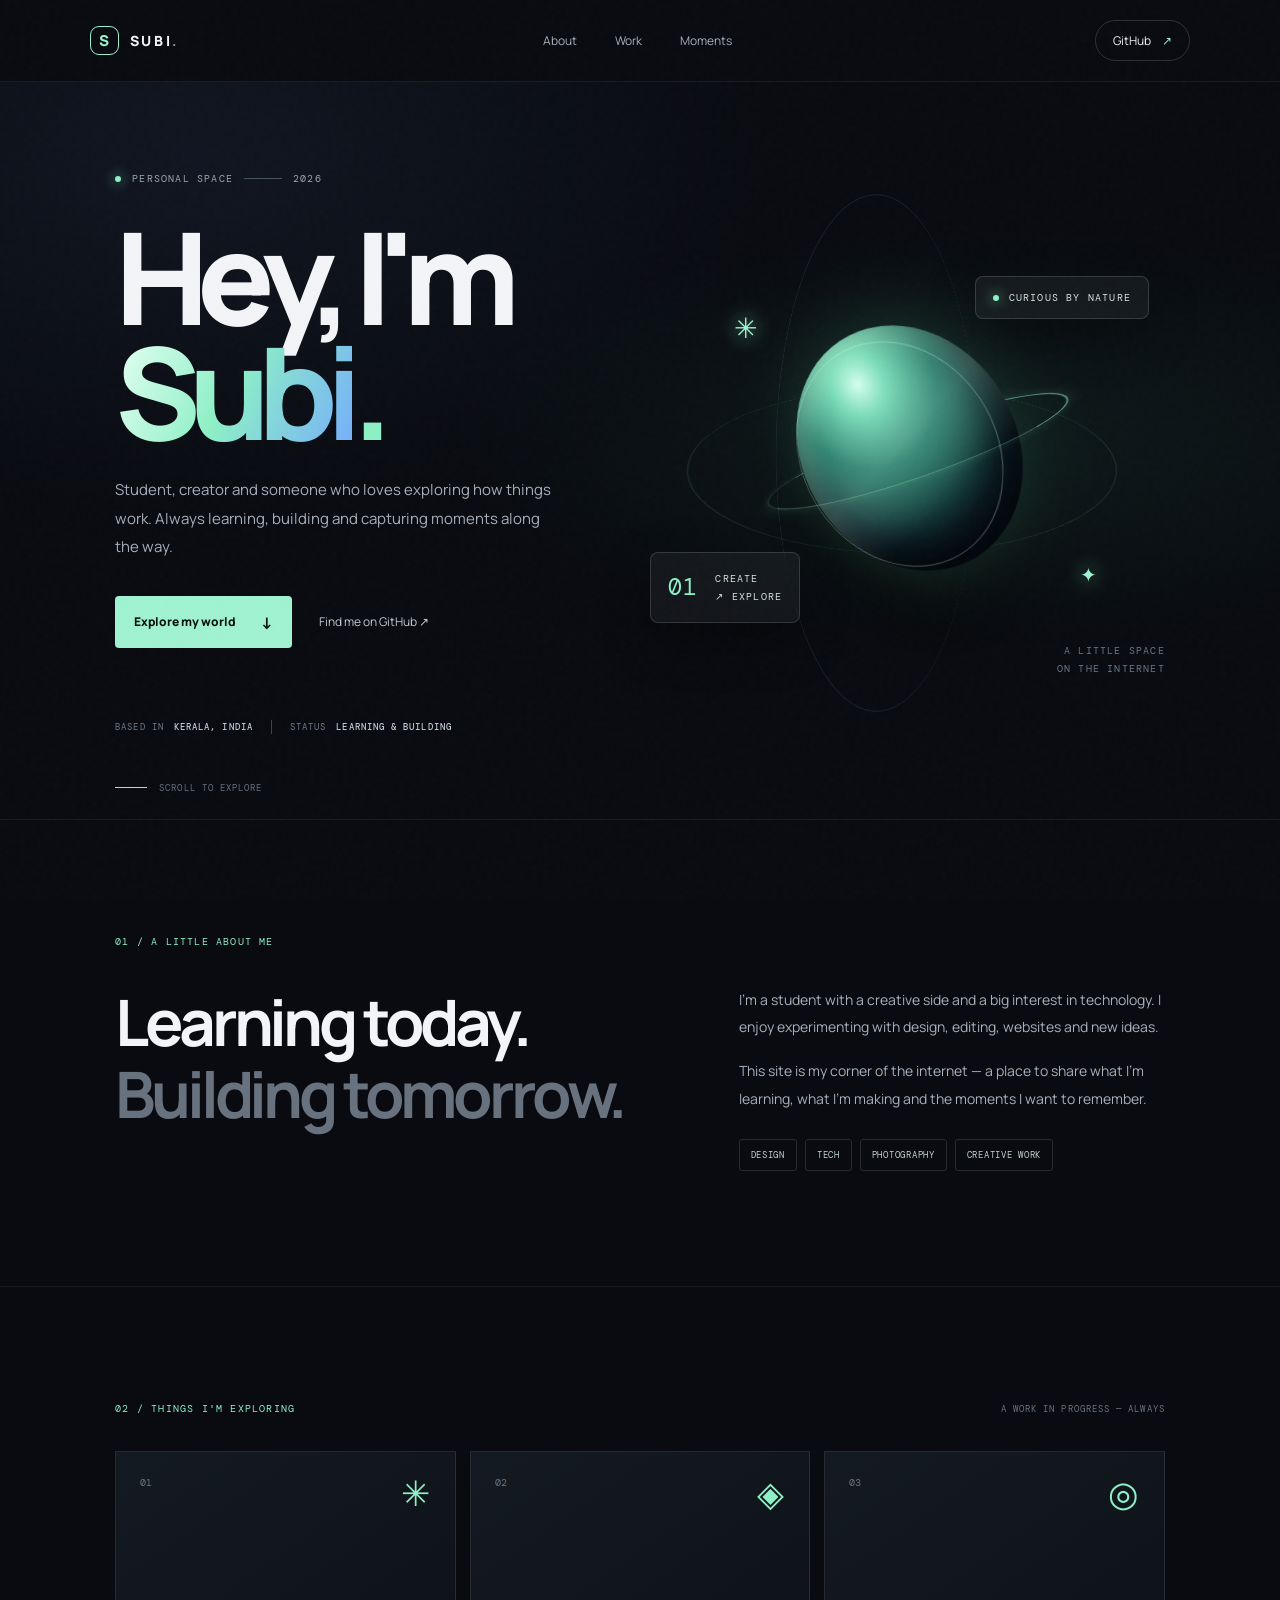
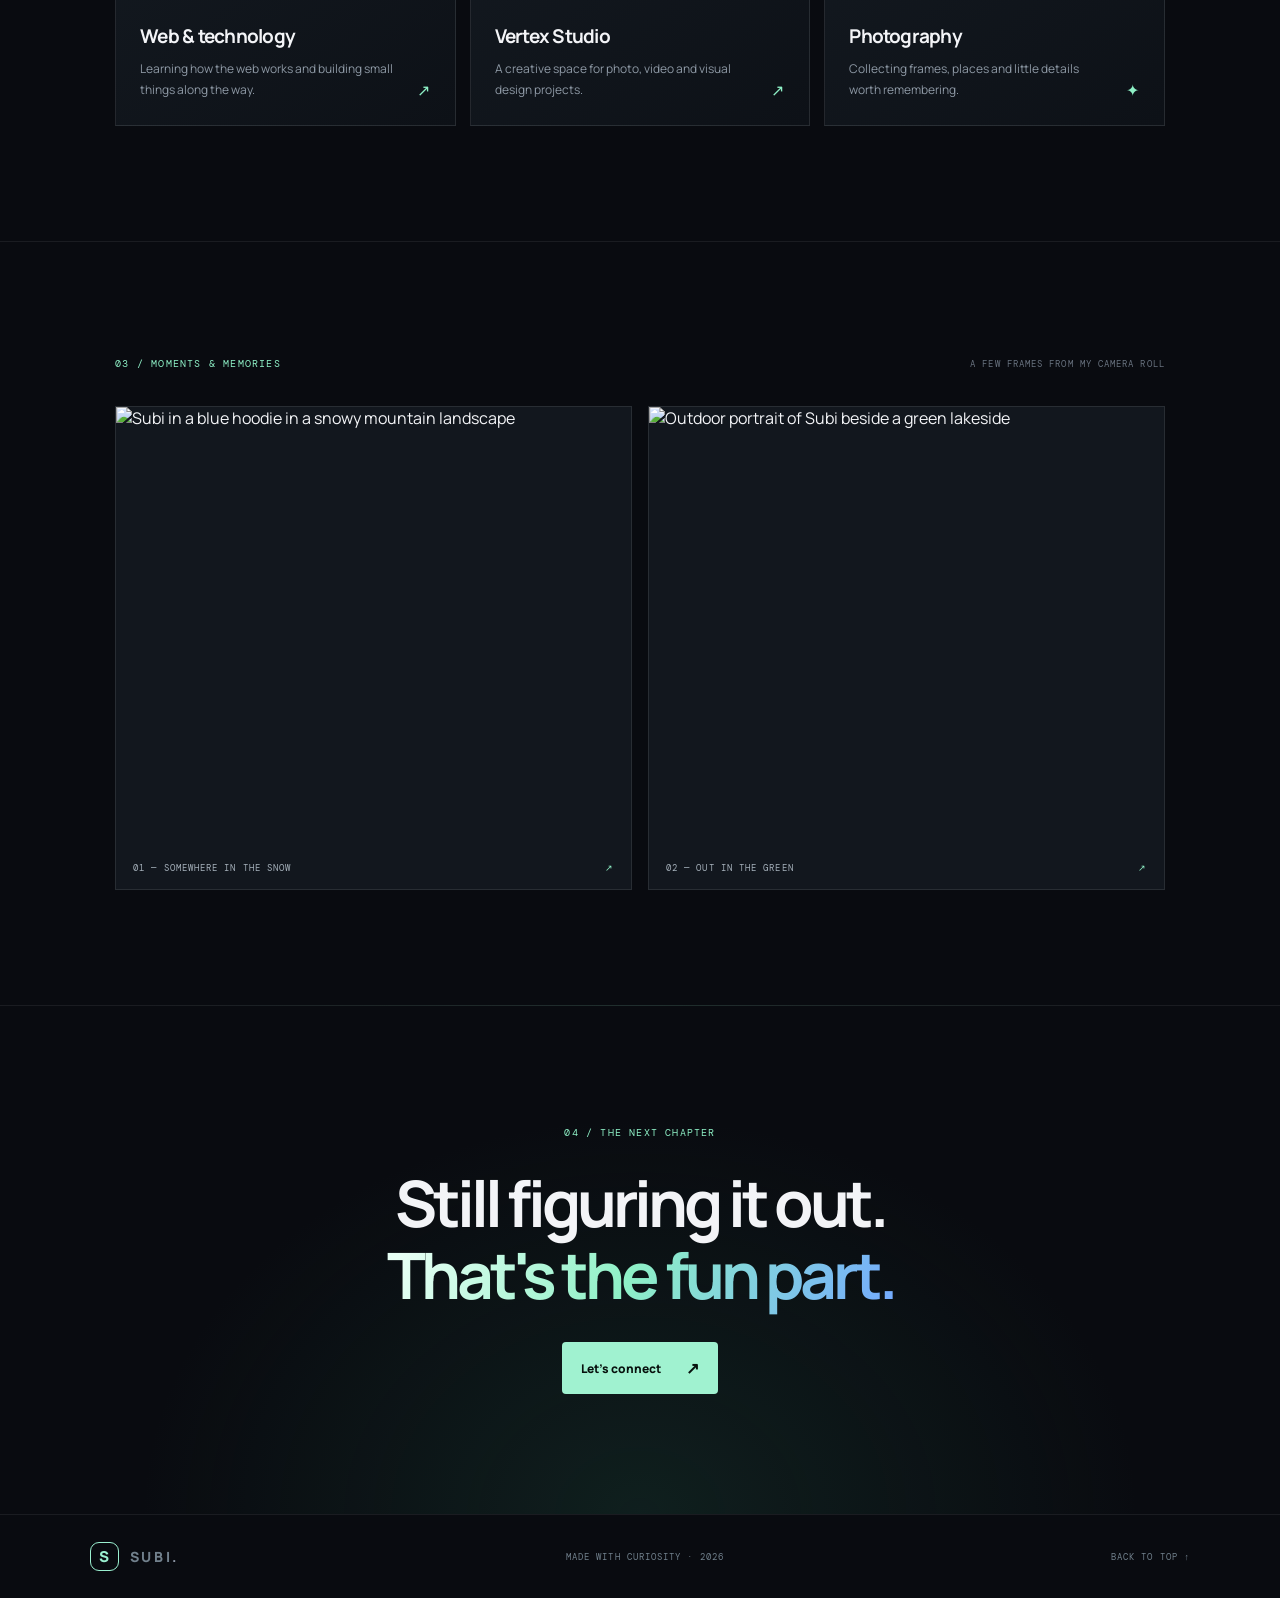
==== index.html @ 6cb23eca "Add files via upload" ====
<!doctype html>
<html lang="en">
<head>
  <meta charset="utf-8">
  <meta name="viewport" content="width=device-width, initial-scale=1">
  <meta name="theme-color" content="#090b10">
  <meta name="description" content="Subi — student, creator and curious mind. Personal portfolio.">
  <title>Subi — Personal Portfolio</title>
  <link rel="preconnect" href="https://fonts.googleapis.com">
  <link rel="preconnect" href="https://fonts.gstatic.com" crossorigin>
  <link href="https://fonts.googleapis.com/css2?family=DM+Mono:wght@400;500&family=Manrope:wght@400;500;600;700;800&display=swap" rel="stylesheet">
  <link rel="stylesheet" href="style.css">
</head>
<body>
  <div class="noise"></div>
  <header class="topbar">
    <a class="brand" href="#home"><span class="brand-mark">S</span><span>SUBI<span class="muted">.</span></span></a>
    <nav>
      <a href="#about">About</a><a href="#work">Work</a><a href="#moments">Moments</a>
    </nav>
    <a class="nav-cta" href="https://github.com/subilash22" target="_blank" rel="noreferrer">GitHub <span>↗</span></a>
  </header>

  <main>
    <section class="hero" id="home">
      <div class="hero-copy">
        <div class="eyebrow"><span class="live-dot"></span> PERSONAL SPACE <span class="eyebrow-line"></span> 2026</div>
        <h1>Hey, I'm<br><span class="gradient-text">Subi</span><span class="period">.</span></h1>
        <p class="intro">Student, creator and someone who loves exploring how things work. Always learning, building and capturing moments along the way.</p>
        <div class="hero-actions">
          <a class="primary-btn" href="#about">Explore my world <span>↓</span></a>
          <a class="text-link" href="https://github.com/subilash22" target="_blank" rel="noreferrer">Find me on GitHub ↗</a>
        </div>
        <div class="hero-meta"><span>BASED IN</span><strong>KERALA, INDIA</strong><i></i><span>STATUS</span><strong>LEARNING & BUILDING</strong></div>
      </div>
      <div class="visual-stage" aria-label="Abstract floating 3D artwork">
        <div class="orbit orbit-one"></div><div class="orbit orbit-two"></div>
        <div class="planet"><div class="planet-shine"></div><div class="planet-ring"></div></div>
        <div class="glass-card card-top"><span class="mini-dot"></span> CURIOUS BY NATURE</div>
        <div class="glass-card card-bottom"><span class="card-index">01</span><span>CREATE<br>↗ EXPLORE</span></div>
        <div class="spark spark-a">✳</div><div class="spark spark-b">✦</div>
        <div class="stage-caption">A LITTLE SPACE<br>ON THE INTERNET</div>
      </div>
      <div class="scroll-cue"><span></span> SCROLL TO EXPLORE</div>
    </section>

    <section class="about section" id="about">
      <div class="section-label">01 / A LITTLE ABOUT ME</div>
      <div class="about-grid">
        <div><h2>Learning today.<br><span class="muted-heading">Building tomorrow.</span></h2></div>
        <div class="about-copy">
          <p>I'm a student with a creative side and a big interest in technology. I enjoy experimenting with design, editing, websites and new ideas.</p>
          <p>This site is my corner of the internet — a place to share what I'm learning, what I'm making and the moments I want to remember.</p>
          <div class="tags"><span>DESIGN</span><span>TECH</span><span>PHOTOGRAPHY</span><span>CREATIVE WORK</span></div>
        </div>
      </div>
    </section>

    <section class="work section" id="work">
      <div class="section-head"><div class="section-label">02 / THINGS I'M EXPLORING</div><span class="small-note">A WORK IN PROGRESS — ALWAYS</span></div>
      <div class="work-grid">
        <a class="work-card featured" href="https://github.com/subilash22" target="_blank" rel="noreferrer">
          <div class="work-number">01</div><div class="work-icon">✳</div>
          <div><h3>Web & technology</h3><p>Learning how the web works and building small things along the way.</p></div><span class="work-arrow">↗</span>
        </a>
        <a class="work-card" href="https://www.instagram.com/vertex__studio___/" target="_blank" rel="noreferrer">
          <div class="work-number">02</div><div class="work-icon">◈</div>
          <div><h3>Vertex Studio</h3><p>A creative space for photo, video and visual design projects.</p></div><span class="work-arrow">↗</span>
        </a>
        <div class="work-card">
          <div class="work-number">03</div><div class="work-icon">◎</div>
          <div><h3>Photography</h3><p>Collecting frames, places and little details worth remembering.</p></div><span class="work-arrow">✦</span>
        </div>
      </div>
    </section>

    <section class="moments section" id="moments">
      <div class="section-head"><div class="section-label">03 / MOMENTS & MEMORIES</div><span class="small-note">A FEW FRAMES FROM MY CAMERA ROLL</span></div>
      <div class="photo-grid">
        <figure class="photo photo-tall"><img src="assets/snow-trip.webp" alt="Subi in a blue hoodie in a snowy mountain landscape"><figcaption><span>01 — SOMEWHERE IN THE SNOW</span><span>↗</span></figcaption></figure>
        <figure class="photo photo-wide"><img src="assets/portrait.webp" alt="Outdoor portrait of Subi beside a green lakeside"><figcaption><span>02 — OUT IN THE GREEN</span><span>↗</span></figcaption></figure>
      </div>
    </section>

    <section class="closing">
      <div class="section-label">04 / THE NEXT CHAPTER</div>
      <h2>Still figuring it out.<br><span class="gradient-text">That's the fun part.</span></h2>
      <a class="primary-btn" href="https://github.com/subilash22" target="_blank" rel="noreferrer">Let's connect <span>↗</span></a>
    </section>
  </main>

  <footer><a class="brand" href="#home"><span class="brand-mark">S</span><span>SUBI<span class="muted">.</span></span></a><span>MADE WITH CURIOSITY · 2026</span><a href="#home">BACK TO TOP ↑</a></footer>
  <script src="script.js"></script>
</body>
</html>
---- style.css ----
*{box-sizing:border-box}html{scroll-behavior:smooth}body{margin:0;background:#090b10;color:#f3f4f7;font-family:Manrope, sans-serif;overflow-x:hidden}a{color:inherit;text-decoration:none}.noise{position:fixed;inset:0;pointer-events:none;opacity:.035;z-index:10;background-image:url("data:image/svg+xml,%3Csvg viewBox='0 0 180 180' xmlns='http://www.w3.org/2000/svg'%3E%3Cfilter id='n'%3E%3CfeTurbulence type='fractalNoise' baseFrequency='.9' numOctaves='3' stitchTiles='stitch'/%3E%3C/filter%3E%3Crect width='100%25' height='100%25' filter='url(%23n)' opacity='.55'/%3E%3C/svg%3E")}.topbar{height:82px;padding:0 7vw;display:flex;align-items:center;justify-content:space-between;border-bottom:1px solid #ffffff12;position:relative;z-index:5}.brand{display:flex;align-items:center;gap:11px;font-size:14px;font-weight:800;letter-spacing:.19em}.brand-mark{width:29px;height:29px;border:1px solid #9af0d0;border-radius:9px;display:grid;place-items:center;color:#9af0d0;font-size:15px;letter-spacing:0}.muted{color:#8d96a4}.topbar nav{display:flex;gap:38px;color:#a9afba;font-size:12px}.topbar nav a:hover,.text-link:hover{color:#9af0d0}.nav-cta{font-size:12px;border:1px solid #ffffff27;border-radius:30px;padding:11px 17px}.nav-cta span{color:#9af0d0;margin-left:9px}.hero{min-height:690px;padding:90px 9vw 85px;display:grid;grid-template-columns:1fr 1fr;align-items:center;position:relative;overflow:hidden;background:radial-gradient(ellipse at 77% 48%,#16382e55 0,transparent 38%),radial-gradient(ellipse at 15% 10%,#1c273c66 0,transparent 38%)}.hero-copy{position:relative;z-index:2;max-width:560px}.eyebrow,.section-label,.small-note,.hero-meta,.scroll-cue,.stage-caption,.glass-card,.photo figcaption,footer>span,footer>a:last-child{font-family:"DM Mono",monospace;letter-spacing:.12em;font-size:10px}.eyebrow{color:#9ba5b2;display:flex;align-items:center;gap:11px}.live-dot,.mini-dot{width:6px;height:6px;background:#8df0c5;border-radius:50%;box-shadow:0 0 13px #8df0c5}.eyebrow-line{height:1px;width:38px;background:#48545b}h1{font-size:clamp(76px,10vw,142px);line-height:.9;letter-spacing:-.095em;margin:34px 0 27px;font-weight:800}.gradient-text{background:linear-gradient(115deg,#e7fff4 5%,#8ef0c6 48%,#73a9ff 100%);-webkit-background-clip:text;background-clip:text;color:transparent}.period{color:#8ef0c6}.intro{font-size:15px;line-height:1.9;color:#a7afbb;max-width:445px}.hero-actions{display:flex;align-items:center;gap:27px;margin-top:34px}.primary-btn{display:inline-flex;gap:25px;align-items:center;background:#a0f2d0;color:#07110d;padding:15px 19px;border-radius:4px;font-size:12px;font-weight:800;transition:.25s}.primary-btn:hover{transform:translateY(-3px);box-shadow:0 12px 35px #8ef0c633}.primary-btn span{font-size:16px}.text-link{font-size:12px;color:#c3c9d1}.hero-meta{display:flex;align-items:center;gap:10px;margin-top:72px;color:#6e7987;font-size:9px}.hero-meta strong{color:#c0c8d0;font-size:9px;font-weight:500}.hero-meta i{height:14px;width:1px;background:#3c444e;margin:0 8px}.visual-stage{height:490px;position:relative;display:grid;place-items:center;perspective:900px}.planet{height:255px;width:255px;border-radius:50%;position:relative;transform-style:preserve-3d;transform:rotateX(-19deg) rotateY(-28deg);background:radial-gradient(circle at 30% 25%,#d6fff0 0,#79dcb9 12%,#297e6a 34%,#122f35 65%,#080d18 82%);box-shadow:inset -28px -25px 48px #03070d, inset 15px 12px 28px #c2ffdf55,0 0 70px #60d6a533,0 55px 100px #0009;animation:float 7s ease-in-out infinite}.planet:before{content:"";position:absolute;inset:12px;border-radius:50%;border:1px solid #d5ffed55;transform:translateZ(18px)}.planet-shine{position:absolute;inset:0;border-radius:50%;background:linear-gradient(130deg,transparent 25%,#d9fff022 48%,transparent 68%)}.planet-ring{position:absolute;width:370px;height:105px;border:2px solid #9af0d088;border-left-color:#9af0d022;border-bottom-color:#9af0d044;border-radius:50%;top:78px;left:-58px;transform:rotate(-25deg) rotateX(68deg);box-shadow:0 0 16px #8df0c522}.orbit{position:absolute;border:1px solid #9af0d025;border-radius:50%;width:420px;height:420px;transform:rotateX(68deg) rotateZ(-25deg)}.orbit-two{width:500px;height:500px;transform:rotateY(68deg) rotateZ(25deg);border-color:#7caaff1c}.glass-card{position:absolute;background:#ffffff0c;border:1px solid #ffffff25;backdrop-filter:blur(14px);border-radius:8px;padding:14px 17px;color:#d5e5df;box-shadow:0 18px 50px #0005}.card-top{top:68px;right:3%;display:flex;align-items:center;gap:10px}.card-bottom{bottom:75px;left:2%;display:flex;align-items:center;gap:17px;line-height:1.8}.card-index{font-size:23px;color:#8ef0c6}.spark{position:absolute;color:#a0f2d0;text-shadow:0 0 20px #8ef0c6}.spark-a{font-size:28px;top:100px;left:18%}.spark-b{font-size:20px;bottom:110px;right:13%}.stage-caption{position:absolute;right:0;bottom:20px;line-height:1.8;color:#697783;text-align:right}.scroll-cue{position:absolute;bottom:25px;left:9vw;color:#65717d;display:flex;align-items:center;gap:12px;font-size:9px}.scroll-cue span{width:32px;height:1px;background:#8ef0c6}.section{padding:115px 9vw;border-top:1px solid #ffffff12}.section-label{color:#8ef0c6}.about-grid{display:grid;grid-template-columns:1.1fr .9fr;gap:8vw;margin-top:38px}.about h2,.closing h2{font-size:clamp(38px,5vw,66px);line-height:1.12;letter-spacing:-.065em;margin:0;font-weight:700}.muted-heading{color:#68727f}.about-copy{max-width:510px;color:#a8b0bb;font-size:14px;line-height:1.95}.about-copy p{margin:0 0 17px}.tags{display:flex;gap:8px;flex-wrap:wrap;margin-top:27px}.tags span{font:9px "DM Mono",monospace;letter-spacing:.08em;color:#c4d2cc;border:1px solid #ffffff20;padding:9px 11px;border-radius:3px}.section-head{display:flex;justify-content:space-between;align-items:center}.small-note{color:#68727f;font-size:9px}.work-grid{display:grid;grid-template-columns:repeat(3,1fr);gap:14px;margin-top:36px}.work-card{min-height:275px;border:1px solid #ffffff18;background:linear-gradient(145deg,#141a21,#0d1117);padding:24px;position:relative;display:flex;flex-direction:column;justify-content:space-between;transition:.3s}.work-card:hover{transform:translateY(-6px);border-color:#8ef0c655;background:linear-gradient(145deg,#192720,#10151b)}.work-number{font:10px "DM Mono",monospace;color:#697783}.work-icon{position:absolute;right:25px;top:17px;font-size:35px;color:#8ef0c6}.work-card h3{font-size:19px;letter-spacing:-.04em;margin:0 0 9px}.work-card p{font-size:12px;line-height:1.8;color:#8e99a5;max-width:260px;margin:0}.work-arrow{position:absolute;bottom:24px;right:25px;color:#8ef0c6}.photo-grid{display:grid;grid-template-columns:1fr 1fr;gap:16px;margin-top:36px;align-items:start}.photo{margin:0;overflow:hidden;background:#12171e;border:1px solid #ffffff18}.photo img{width:100%;height:440px;display:block;object-fit:cover;transition:transform .7s}.photo-tall img{object-position:center 35%}.photo-wide img{object-position:center 35%}.photo:hover img{transform:scale(1.035)}.photo figcaption{padding:15px 17px;display:flex;justify-content:space-between;color:#a5b0ba;font-size:9px}.photo figcaption span:last-child{color:#8ef0c6}.closing{padding:120px 9vw;text-align:center;background:radial-gradient(ellipse at 50% 100%,#1c473a55,transparent 55%);border-top:1px solid #ffffff12}.closing h2{margin:28px auto 32px}.closing .primary-btn{margin:auto}footer{padding:27px 7vw;display:flex;justify-content:space-between;align-items:center;border-top:1px solid #ffffff12;color:#71808c}footer>span,footer>a:last-child{font-size:9px}footer>a:last-child:hover{color:#8ef0c6}@keyframes float{0%,100%{transform:translateY(0) rotateX(-19deg) rotateY(-28deg)}50%{transform:translateY(-17px) rotateX(-14deg) rotateY(-18deg)}}@media(max-width:800px){.topbar{padding:0 6vw;height:70px}.topbar nav{gap:16px}.topbar nav a{font-size:10px}.nav-cta{padding:9px 11px;font-size:10px}.hero{grid-template-columns:1fr;padding:75px 7vw 95px;min-height:unset}.hero-copy{max-width:600px}.visual-stage{height:390px;margin-top:20px}.planet{height:205px;width:205px}.planet-ring{width:300px;left:-48px;top:57px}.orbit{width:350px;height:350px}.orbit-two{width:410px;height:410px}.hero-meta{margin-top:48px;flex-wrap:wrap}.scroll-cue{left:7vw}.section{padding:85px 7vw}.about-grid{grid-template-columns:1fr;gap:28px}.work-grid{grid-template-columns:1fr}.work-card{min-height:220px}.photo-grid{grid-template-columns:1fr}.photo img{height:430px}.section-head{align-items:flex-start;gap:20px;flex-direction:column}.closing{padding:95px 7vw}footer{padding:24px 6vw;gap:15px;flex-wrap:wrap}}@media(max-width:430px){.topbar nav{gap:11px}.topbar nav a{font-size:9px}.nav-cta{display:none}h1{font-size:82px}.hero-actions{align-items:flex-start;flex-direction:column;gap:18px}.hero-meta{font-size:8px}.visual-stage{height:330px}.planet{height:175px;width:175px}.card-top{right:0;top:25px}.card-bottom{bottom:35px;left:0}.stage-caption{font-size:8px}.photo img{height:370px}footer>span{order:3;width:100%}}
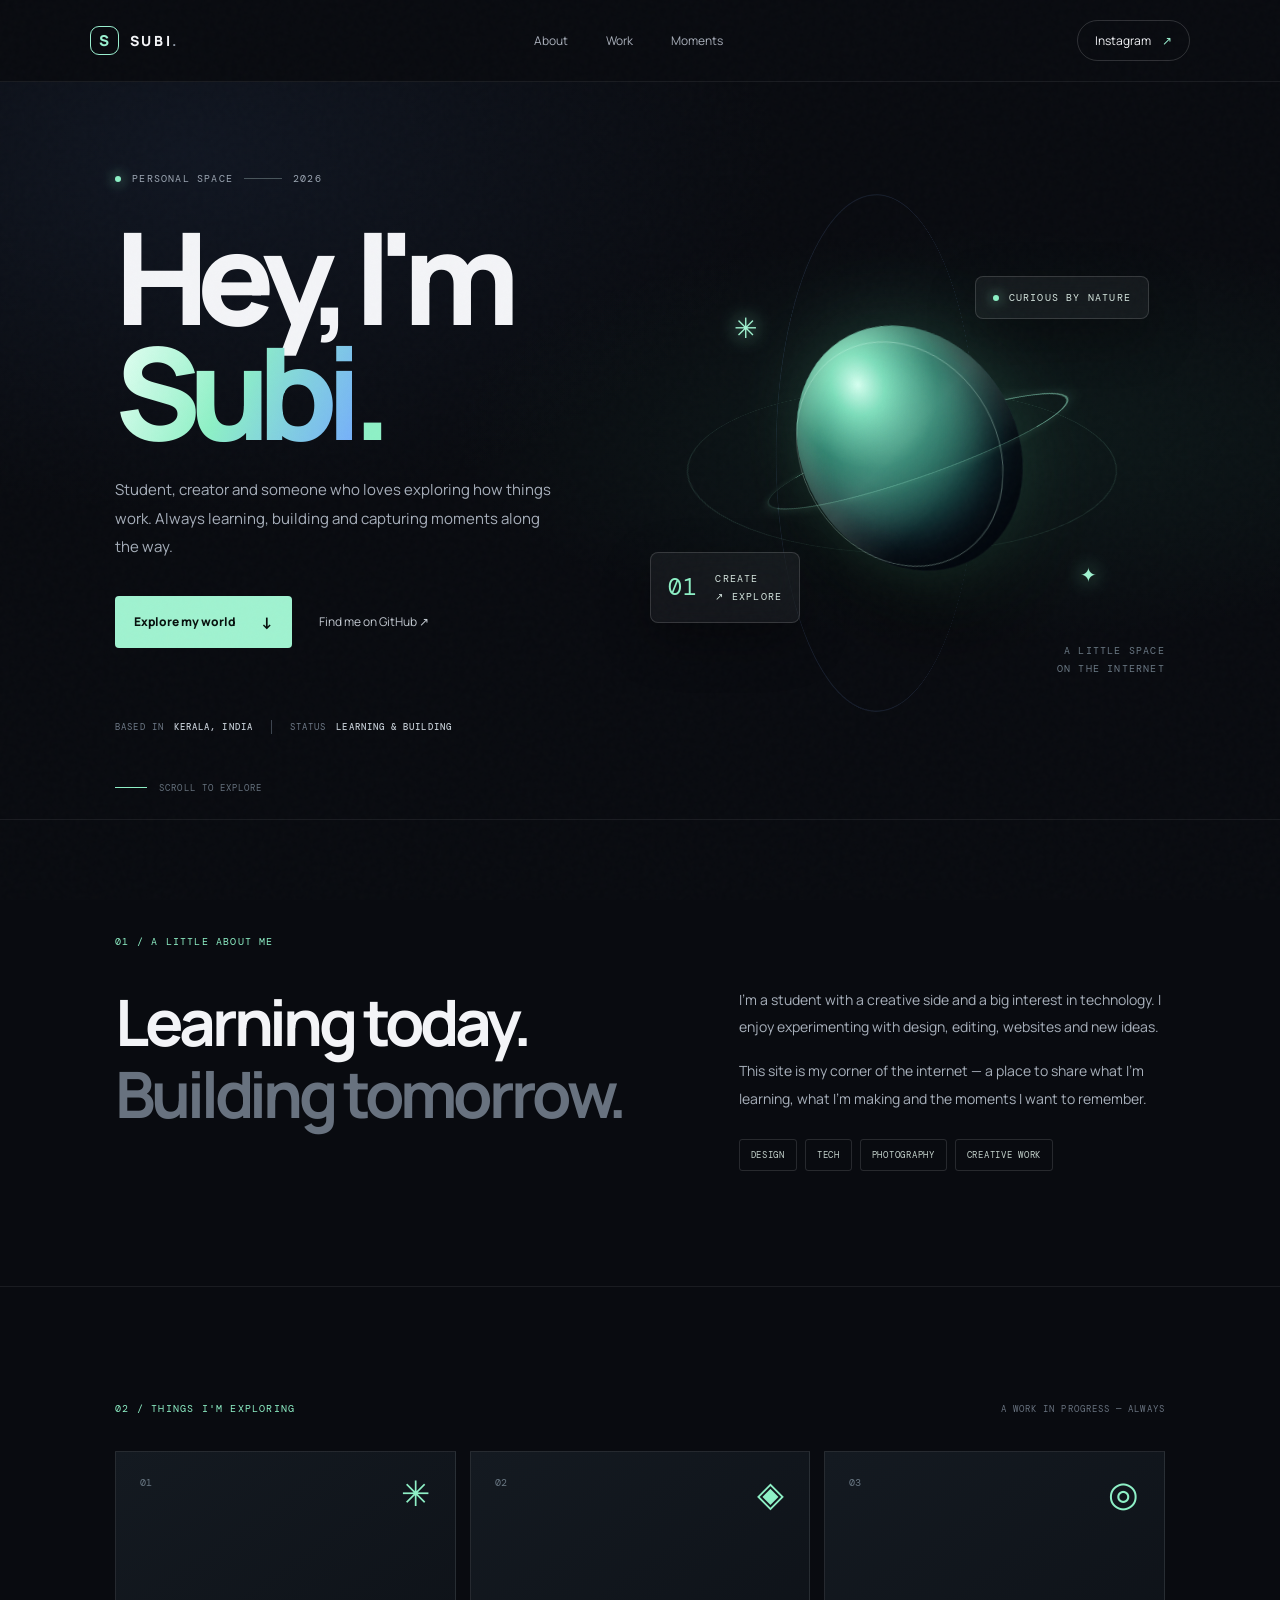
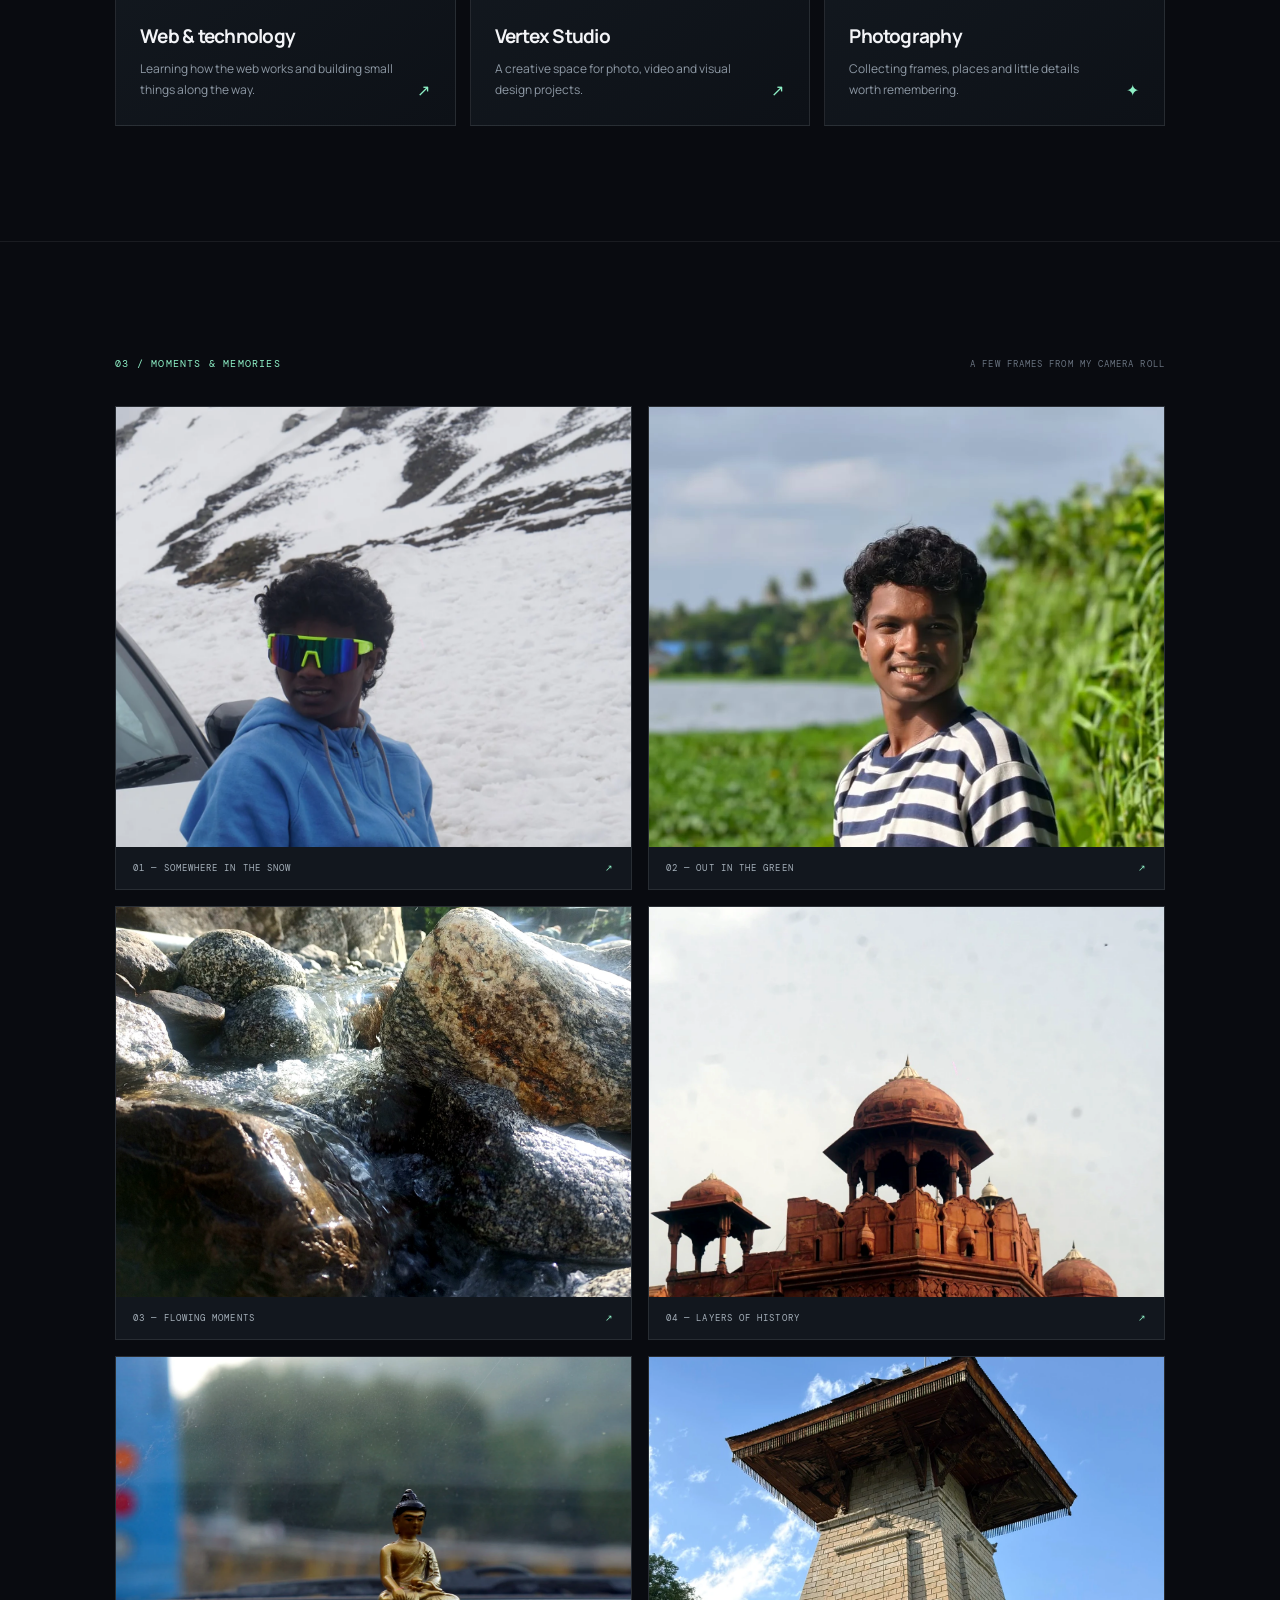
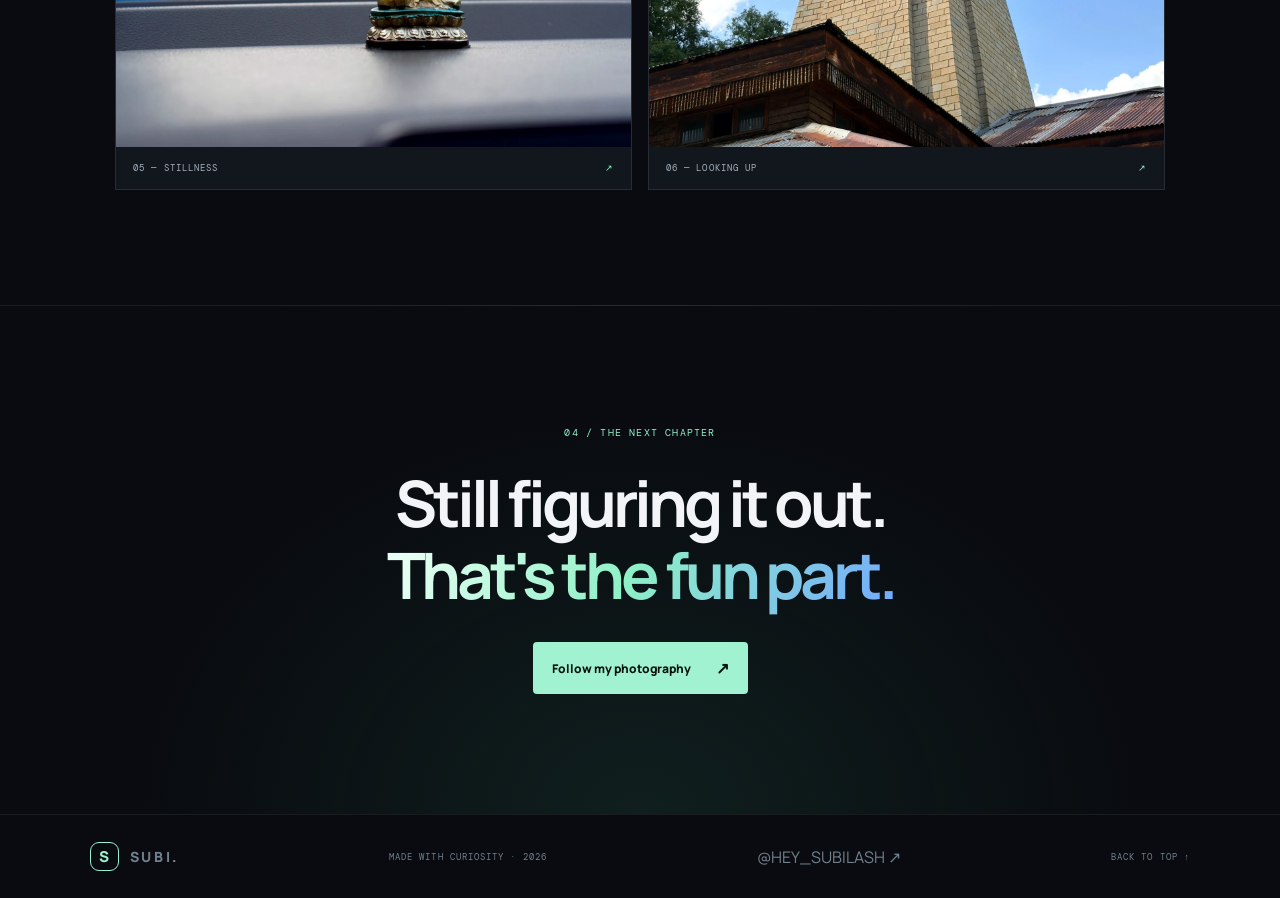
==== commit bbd65226: "Add files via upload" ====
--- a/index.html
+++ b/index.html
@@ -4,7 +4,7 @@
   <meta charset="utf-8">
   <meta name="viewport" content="width=device-width, initial-scale=1">
   <meta name="theme-color" content="#090b10">
-  <meta name="description" content="Subi — student, creator and curious mind. Personal portfolio.">
+  <meta name="description" content="Subi — student, creator and photographer. Personal portfolio and photo journal.">
   <title>Subi — Personal Portfolio</title>
   <link rel="preconnect" href="https://fonts.googleapis.com">
   <link rel="preconnect" href="https://fonts.gstatic.com" crossorigin>
@@ -18,7 +18,7 @@
     <nav>
       <a href="#about">About</a><a href="#work">Work</a><a href="#moments">Moments</a>
     </nav>
-    <a class="nav-cta" href="https://github.com/subilash22" target="_blank" rel="noreferrer">GitHub <span>↗</span></a>
+    <a class="nav-cta" href="https://www.instagram.com/hey_subilash/" target="_blank" rel="noreferrer">Instagram <span>↗</span></a>
   </header>
 
   <main>
@@ -63,7 +63,7 @@
           <div class="work-number">01</div><div class="work-icon">✳</div>
           <div><h3>Web & technology</h3><p>Learning how the web works and building small things along the way.</p></div><span class="work-arrow">↗</span>
         </a>
-        <a class="work-card" href="https://www.instagram.com/vertex__studio___/" target="_blank" rel="noreferrer">
+        <a class="work-card" href="https://www.instagram.com/hey_subilash/" target="_blank" rel="noreferrer">
           <div class="work-number">02</div><div class="work-icon">◈</div>
           <div><h3>Vertex Studio</h3><p>A creative space for photo, video and visual design projects.</p></div><span class="work-arrow">↗</span>
         </a>
@@ -80,16 +80,23 @@
         <figure class="photo photo-tall"><img src="assets/snow-trip.webp" alt="Subi in a blue hoodie in a snowy mountain landscape"><figcaption><span>01 — SOMEWHERE IN THE SNOW</span><span>↗</span></figcaption></figure>
         <figure class="photo photo-wide"><img src="assets/portrait.webp" alt="Outdoor portrait of Subi beside a green lakeside"><figcaption><span>02 — OUT IN THE GREEN</span><span>↗</span></figcaption></figure>
       </div>
+
+      <div class="photo-grid extra-gallery">
+        <figure class="photo"><img src="assets/stream.webp" alt="A mountain stream flowing between rocks"><figcaption><span>03 — FLOWING MOMENTS</span><span>↗</span></figcaption></figure>
+        <figure class="photo"><img src="assets/red-fort.webp" alt="Red sandstone historic architecture"><figcaption><span>04 — LAYERS OF HISTORY</span><span>↗</span></figcaption></figure>
+        <figure class="photo"><img src="assets/buddha.webp" alt="A Buddha figurine photographed with a soft background"><figcaption><span>05 — STILLNESS</span><span>↗</span></figcaption></figure>
+        <figure class="photo"><img src="assets/tower.webp" alt="Traditional tower against a blue sky"><figcaption><span>06 — LOOKING UP</span><span>↗</span></figcaption></figure>
+      </div>
     </section>
 
     <section class="closing">
       <div class="section-label">04 / THE NEXT CHAPTER</div>
       <h2>Still figuring it out.<br><span class="gradient-text">That's the fun part.</span></h2>
-      <a class="primary-btn" href="https://github.com/subilash22" target="_blank" rel="noreferrer">Let's connect <span>↗</span></a>
+      <a class="primary-btn" href="https://www.instagram.com/hey_subilash/" target="_blank" rel="noreferrer">Follow my photography <span>↗</span></a>
     </section>
   </main>
 
-  <footer><a class="brand" href="#home"><span class="brand-mark">S</span><span>SUBI<span class="muted">.</span></span></a><span>MADE WITH CURIOSITY · 2026</span><a href="#home">BACK TO TOP ↑</a></footer>
+  <footer><a class="brand" href="#home"><span class="brand-mark">S</span><span>SUBI<span class="muted">.</span></span></a><span>MADE WITH CURIOSITY · 2026</span><a href="https://www.instagram.com/hey_subilash/" target="_blank" rel="noreferrer">@HEY_SUBILASH ↗</a><a href="#home">BACK TO TOP ↑</a></footer>
   <script src="script.js"></script>
 </body>
 </html>
--- a/style.css
+++ b/style.css
@@ -1 +1,2 @@
-*{box-sizing:border-box}html{scroll-behavior:smooth}body{margin:0;background:#090b10;color:#f3f4f7;font-family:Manrope, sans-serif;overflow-x:hidden}a{color:inherit;text-decoration:none}.noise{position:fixed;inset:0;pointer-events:none;opacity:.035;z-index:10;background-image:url("data:image/svg+xml,%3Csvg viewBox='0 0 180 180' xmlns='http://www.w3.org/2000/svg'%3E%3Cfilter id='n'%3E%3CfeTurbulence type='fractalNoise' baseFrequency='.9' numOctaves='3' stitchTiles='stitch'/%3E%3C/filter%3E%3Crect width='100%25' height='100%25' filter='url(%23n)' opacity='.55'/%3E%3C/svg%3E")}.topbar{height:82px;padding:0 7vw;display:flex;align-items:center;justify-content:space-between;border-bottom:1px solid #ffffff12;position:relative;z-index:5}.brand{display:flex;align-items:center;gap:11px;font-size:14px;font-weight:800;letter-spacing:.19em}.brand-mark{width:29px;height:29px;border:1px solid #9af0d0;border-radius:9px;display:grid;place-items:center;color:#9af0d0;font-size:15px;letter-spacing:0}.muted{color:#8d96a4}.topbar nav{display:flex;gap:38px;color:#a9afba;font-size:12px}.topbar nav a:hover,.text-link:hover{color:#9af0d0}.nav-cta{font-size:12px;border:1px solid #ffffff27;border-radius:30px;padding:11px 17px}.nav-cta span{color:#9af0d0;margin-left:9px}.hero{min-height:690px;padding:90px 9vw 85px;display:grid;grid-template-columns:1fr 1fr;align-items:center;position:relative;overflow:hidden;background:radial-gradient(ellipse at 77% 48%,#16382e55 0,transparent 38%),radial-gradient(ellipse at 15% 10%,#1c273c66 0,transparent 38%)}.hero-copy{position:relative;z-index:2;max-width:560px}.eyebrow,.section-label,.small-note,.hero-meta,.scroll-cue,.stage-caption,.glass-card,.photo figcaption,footer>span,footer>a:last-child{font-family:"DM Mono",monospace;letter-spacing:.12em;font-size:10px}.eyebrow{color:#9ba5b2;display:flex;align-items:center;gap:11px}.live-dot,.mini-dot{width:6px;height:6px;background:#8df0c5;border-radius:50%;box-shadow:0 0 13px #8df0c5}.eyebrow-line{height:1px;width:38px;background:#48545b}h1{font-size:clamp(76px,10vw,142px);line-height:.9;letter-spacing:-.095em;margin:34px 0 27px;font-weight:800}.gradient-text{background:linear-gradient(115deg,#e7fff4 5%,#8ef0c6 48%,#73a9ff 100%);-webkit-background-clip:text;background-clip:text;color:transparent}.period{color:#8ef0c6}.intro{font-size:15px;line-height:1.9;color:#a7afbb;max-width:445px}.hero-actions{display:flex;align-items:center;gap:27px;margin-top:34px}.primary-btn{display:inline-flex;gap:25px;align-items:center;background:#a0f2d0;color:#07110d;padding:15px 19px;border-radius:4px;font-size:12px;font-weight:800;transition:.25s}.primary-btn:hover{transform:translateY(-3px);box-shadow:0 12px 35px #8ef0c633}.primary-btn span{font-size:16px}.text-link{font-size:12px;color:#c3c9d1}.hero-meta{display:flex;align-items:center;gap:10px;margin-top:72px;color:#6e7987;font-size:9px}.hero-meta strong{color:#c0c8d0;font-size:9px;font-weight:500}.hero-meta i{height:14px;width:1px;background:#3c444e;margin:0 8px}.visual-stage{height:490px;position:relative;display:grid;place-items:center;perspective:900px}.planet{height:255px;width:255px;border-radius:50%;position:relative;transform-style:preserve-3d;transform:rotateX(-19deg) rotateY(-28deg);background:radial-gradient(circle at 30% 25%,#d6fff0 0,#79dcb9 12%,#297e6a 34%,#122f35 65%,#080d18 82%);box-shadow:inset -28px -25px 48px #03070d, inset 15px 12px 28px #c2ffdf55,0 0 70px #60d6a533,0 55px 100px #0009;animation:float 7s ease-in-out infinite}.planet:before{content:"";position:absolute;inset:12px;border-radius:50%;border:1px solid #d5ffed55;transform:translateZ(18px)}.planet-shine{position:absolute;inset:0;border-radius:50%;background:linear-gradient(130deg,transparent 25%,#d9fff022 48%,transparent 68%)}.planet-ring{position:absolute;width:370px;height:105px;border:2px solid #9af0d088;border-left-color:#9af0d022;border-bottom-color:#9af0d044;border-radius:50%;top:78px;left:-58px;transform:rotate(-25deg) rotateX(68deg);box-shadow:0 0 16px #8df0c522}.orbit{position:absolute;border:1px solid #9af0d025;border-radius:50%;width:420px;height:420px;transform:rotateX(68deg) rotateZ(-25deg)}.orbit-two{width:500px;height:500px;transform:rotateY(68deg) rotateZ(25deg);border-color:#7caaff1c}.glass-card{position:absolute;background:#ffffff0c;border:1px solid #ffffff25;backdrop-filter:blur(14px);border-radius:8px;padding:14px 17px;color:#d5e5df;box-shadow:0 18px 50px #0005}.card-top{top:68px;right:3%;display:flex;align-items:center;gap:10px}.card-bottom{bottom:75px;left:2%;display:flex;align-items:center;gap:17px;line-height:1.8}.card-index{font-size:23px;color:#8ef0c6}.spark{position:absolute;color:#a0f2d0;text-shadow:0 0 20px #8ef0c6}.spark-a{font-size:28px;top:100px;left:18%}.spark-b{font-size:20px;bottom:110px;right:13%}.stage-caption{position:absolute;right:0;bottom:20px;line-height:1.8;color:#697783;text-align:right}.scroll-cue{position:absolute;bottom:25px;left:9vw;color:#65717d;display:flex;align-items:center;gap:12px;font-size:9px}.scroll-cue span{width:32px;height:1px;background:#8ef0c6}.section{padding:115px 9vw;border-top:1px solid #ffffff12}.section-label{color:#8ef0c6}.about-grid{display:grid;grid-template-columns:1.1fr .9fr;gap:8vw;margin-top:38px}.about h2,.closing h2{font-size:clamp(38px,5vw,66px);line-height:1.12;letter-spacing:-.065em;margin:0;font-weight:700}.muted-heading{color:#68727f}.about-copy{max-width:510px;color:#a8b0bb;font-size:14px;line-height:1.95}.about-copy p{margin:0 0 17px}.tags{display:flex;gap:8px;flex-wrap:wrap;margin-top:27px}.tags span{font:9px "DM Mono",monospace;letter-spacing:.08em;color:#c4d2cc;border:1px solid #ffffff20;padding:9px 11px;border-radius:3px}.section-head{display:flex;justify-content:space-between;align-items:center}.small-note{color:#68727f;font-size:9px}.work-grid{display:grid;grid-template-columns:repeat(3,1fr);gap:14px;margin-top:36px}.work-card{min-height:275px;border:1px solid #ffffff18;background:linear-gradient(145deg,#141a21,#0d1117);padding:24px;position:relative;display:flex;flex-direction:column;justify-content:space-between;transition:.3s}.work-card:hover{transform:translateY(-6px);border-color:#8ef0c655;background:linear-gradient(145deg,#192720,#10151b)}.work-number{font:10px "DM Mono",monospace;color:#697783}.work-icon{position:absolute;right:25px;top:17px;font-size:35px;color:#8ef0c6}.work-card h3{font-size:19px;letter-spacing:-.04em;margin:0 0 9px}.work-card p{font-size:12px;line-height:1.8;color:#8e99a5;max-width:260px;margin:0}.work-arrow{position:absolute;bottom:24px;right:25px;color:#8ef0c6}.photo-grid{display:grid;grid-template-columns:1fr 1fr;gap:16px;margin-top:36px;align-items:start}.photo{margin:0;overflow:hidden;background:#12171e;border:1px solid #ffffff18}.photo img{width:100%;height:440px;display:block;object-fit:cover;transition:transform .7s}.photo-tall img{object-position:center 35%}.photo-wide img{object-position:center 35%}.photo:hover img{transform:scale(1.035)}.photo figcaption{padding:15px 17px;display:flex;justify-content:space-between;color:#a5b0ba;font-size:9px}.photo figcaption span:last-child{color:#8ef0c6}.closing{padding:120px 9vw;text-align:center;background:radial-gradient(ellipse at 50% 100%,#1c473a55,transparent 55%);border-top:1px solid #ffffff12}.closing h2{margin:28px auto 32px}.closing .primary-btn{margin:auto}footer{padding:27px 7vw;display:flex;justify-content:space-between;align-items:center;border-top:1px solid #ffffff12;color:#71808c}footer>span,footer>a:last-child{font-size:9px}footer>a:last-child:hover{color:#8ef0c6}@keyframes float{0%,100%{transform:translateY(0) rotateX(-19deg) rotateY(-28deg)}50%{transform:translateY(-17px) rotateX(-14deg) rotateY(-18deg)}}@media(max-width:800px){.topbar{padding:0 6vw;height:70px}.topbar nav{gap:16px}.topbar nav a{font-size:10px}.nav-cta{padding:9px 11px;font-size:10px}.hero{grid-template-columns:1fr;padding:75px 7vw 95px;min-height:unset}.hero-copy{max-width:600px}.visual-stage{height:390px;margin-top:20px}.planet{height:205px;width:205px}.planet-ring{width:300px;left:-48px;top:57px}.orbit{width:350px;height:350px}.orbit-two{width:410px;height:410px}.hero-meta{margin-top:48px;flex-wrap:wrap}.scroll-cue{left:7vw}.section{padding:85px 7vw}.about-grid{grid-template-columns:1fr;gap:28px}.work-grid{grid-template-columns:1fr}.work-card{min-height:220px}.photo-grid{grid-template-columns:1fr}.photo img{height:430px}.section-head{align-items:flex-start;gap:20px;flex-direction:column}.closing{padding:95px 7vw}footer{padding:24px 6vw;gap:15px;flex-wrap:wrap}}@media(max-width:430px){.topbar nav{gap:11px}.topbar nav a{font-size:9px}.nav-cta{display:none}h1{font-size:82px}.hero-actions{align-items:flex-start;flex-direction:column;gap:18px}.hero-meta{font-size:8px}.visual-stage{height:330px}.planet{height:175px;width:175px}.card-top{right:0;top:25px}.card-bottom{bottom:35px;left:0}.stage-caption{font-size:8px}.photo img{height:370px}footer>span{order:3;width:100%}}+*{box-sizing:border-box}html{scroll-behavior:smooth}body{margin:0;background:#090b10;color:#f3f4f7;font-family:Manrope, sans-serif;overflow-x:hidden}a{color:inherit;text-decoration:none}.noise{position:fixed;inset:0;pointer-events:none;opacity:.035;z-index:10;background-image:url("data:image/svg+xml,%3Csvg viewBox='0 0 180 180' xmlns='http://www.w3.org/2000/svg'%3E%3Cfilter id='n'%3E%3CfeTurbulence type='fractalNoise' baseFrequency='.9' numOctaves='3' stitchTiles='stitch'/%3E%3C/filter%3E%3Crect width='100%25' height='100%25' filter='url(%23n)' opacity='.55'/%3E%3C/svg%3E")}.topbar{height:82px;padding:0 7vw;display:flex;align-items:center;justify-content:space-between;border-bottom:1px solid #ffffff12;position:relative;z-index:5}.brand{display:flex;align-items:center;gap:11px;font-size:14px;font-weight:800;letter-spacing:.19em}.brand-mark{width:29px;height:29px;border:1px solid #9af0d0;border-radius:9px;display:grid;place-items:center;color:#9af0d0;font-size:15px;letter-spacing:0}.muted{color:#8d96a4}.topbar nav{display:flex;gap:38px;color:#a9afba;font-size:12px}.topbar nav a:hover,.text-link:hover{color:#9af0d0}.nav-cta{font-size:12px;border:1px solid #ffffff27;border-radius:30px;padding:11px 17px}.nav-cta span{color:#9af0d0;margin-left:9px}.hero{min-height:690px;padding:90px 9vw 85px;display:grid;grid-template-columns:1fr 1fr;align-items:center;position:relative;overflow:hidden;background:radial-gradient(ellipse at 77% 48%,#16382e55 0,transparent 38%),radial-gradient(ellipse at 15% 10%,#1c273c66 0,transparent 38%)}.hero-copy{position:relative;z-index:2;max-width:560px}.eyebrow,.section-label,.small-note,.hero-meta,.scroll-cue,.stage-caption,.glass-card,.photo figcaption,footer>span,footer>a:last-child{font-family:"DM Mono",monospace;letter-spacing:.12em;font-size:10px}.eyebrow{color:#9ba5b2;display:flex;align-items:center;gap:11px}.live-dot,.mini-dot{width:6px;height:6px;background:#8df0c5;border-radius:50%;box-shadow:0 0 13px #8df0c5}.eyebrow-line{height:1px;width:38px;background:#48545b}h1{font-size:clamp(76px,10vw,142px);line-height:.9;letter-spacing:-.095em;margin:34px 0 27px;font-weight:800}.gradient-text{background:linear-gradient(115deg,#e7fff4 5%,#8ef0c6 48%,#73a9ff 100%);-webkit-background-clip:text;background-clip:text;color:transparent}.period{color:#8ef0c6}.intro{font-size:15px;line-height:1.9;color:#a7afbb;max-width:445px}.hero-actions{display:flex;align-items:center;gap:27px;margin-top:34px}.primary-btn{display:inline-flex;gap:25px;align-items:center;background:#a0f2d0;color:#07110d;padding:15px 19px;border-radius:4px;font-size:12px;font-weight:800;transition:.25s}.primary-btn:hover{transform:translateY(-3px);box-shadow:0 12px 35px #8ef0c633}.primary-btn span{font-size:16px}.text-link{font-size:12px;color:#c3c9d1}.hero-meta{display:flex;align-items:center;gap:10px;margin-top:72px;color:#6e7987;font-size:9px}.hero-meta strong{color:#c0c8d0;font-size:9px;font-weight:500}.hero-meta i{height:14px;width:1px;background:#3c444e;margin:0 8px}.visual-stage{height:490px;position:relative;display:grid;place-items:center;perspective:900px}.planet{height:255px;width:255px;border-radius:50%;position:relative;transform-style:preserve-3d;transform:rotateX(-19deg) rotateY(-28deg);background:radial-gradient(circle at 30% 25%,#d6fff0 0,#79dcb9 12%,#297e6a 34%,#122f35 65%,#080d18 82%);box-shadow:inset -28px -25px 48px #03070d, inset 15px 12px 28px #c2ffdf55,0 0 70px #60d6a533,0 55px 100px #0009;animation:float 7s ease-in-out infinite}.planet:before{content:"";position:absolute;inset:12px;border-radius:50%;border:1px solid #d5ffed55;transform:translateZ(18px)}.planet-shine{position:absolute;inset:0;border-radius:50%;background:linear-gradient(130deg,transparent 25%,#d9fff022 48%,transparent 68%)}.planet-ring{position:absolute;width:370px;height:105px;border:2px solid #9af0d088;border-left-color:#9af0d022;border-bottom-color:#9af0d044;border-radius:50%;top:78px;left:-58px;transform:rotate(-25deg) rotateX(68deg);box-shadow:0 0 16px #8df0c522}.orbit{position:absolute;border:1px solid #9af0d025;border-radius:50%;width:420px;height:420px;transform:rotateX(68deg) rotateZ(-25deg)}.orbit-two{width:500px;height:500px;transform:rotateY(68deg) rotateZ(25deg);border-color:#7caaff1c}.glass-card{position:absolute;background:#ffffff0c;border:1px solid #ffffff25;backdrop-filter:blur(14px);border-radius:8px;padding:14px 17px;color:#d5e5df;box-shadow:0 18px 50px #0005}.card-top{top:68px;right:3%;display:flex;align-items:center;gap:10px}.card-bottom{bottom:75px;left:2%;display:flex;align-items:center;gap:17px;line-height:1.8}.card-index{font-size:23px;color:#8ef0c6}.spark{position:absolute;color:#a0f2d0;text-shadow:0 0 20px #8ef0c6}.spark-a{font-size:28px;top:100px;left:18%}.spark-b{font-size:20px;bottom:110px;right:13%}.stage-caption{position:absolute;right:0;bottom:20px;line-height:1.8;color:#697783;text-align:right}.scroll-cue{position:absolute;bottom:25px;left:9vw;color:#65717d;display:flex;align-items:center;gap:12px;font-size:9px}.scroll-cue span{width:32px;height:1px;background:#8ef0c6}.section{padding:115px 9vw;border-top:1px solid #ffffff12}.section-label{color:#8ef0c6}.about-grid{display:grid;grid-template-columns:1.1fr .9fr;gap:8vw;margin-top:38px}.about h2,.closing h2{font-size:clamp(38px,5vw,66px);line-height:1.12;letter-spacing:-.065em;margin:0;font-weight:700}.muted-heading{color:#68727f}.about-copy{max-width:510px;color:#a8b0bb;font-size:14px;line-height:1.95}.about-copy p{margin:0 0 17px}.tags{display:flex;gap:8px;flex-wrap:wrap;margin-top:27px}.tags span{font:9px "DM Mono",monospace;letter-spacing:.08em;color:#c4d2cc;border:1px solid #ffffff20;padding:9px 11px;border-radius:3px}.section-head{display:flex;justify-content:space-between;align-items:center}.small-note{color:#68727f;font-size:9px}.work-grid{display:grid;grid-template-columns:repeat(3,1fr);gap:14px;margin-top:36px}.work-card{min-height:275px;border:1px solid #ffffff18;background:linear-gradient(145deg,#141a21,#0d1117);padding:24px;position:relative;display:flex;flex-direction:column;justify-content:space-between;transition:.3s}.work-card:hover{transform:translateY(-6px);border-color:#8ef0c655;background:linear-gradient(145deg,#192720,#10151b)}.work-number{font:10px "DM Mono",monospace;color:#697783}.work-icon{position:absolute;right:25px;top:17px;font-size:35px;color:#8ef0c6}.work-card h3{font-size:19px;letter-spacing:-.04em;margin:0 0 9px}.work-card p{font-size:12px;line-height:1.8;color:#8e99a5;max-width:260px;margin:0}.work-arrow{position:absolute;bottom:24px;right:25px;color:#8ef0c6}.photo-grid{display:grid;grid-template-columns:1fr 1fr;gap:16px;margin-top:36px;align-items:start}.photo{margin:0;overflow:hidden;background:#12171e;border:1px solid #ffffff18}.photo img{width:100%;height:440px;display:block;object-fit:cover;transition:transform .7s}.photo-tall img{object-position:center 35%}.photo-wide img{object-position:center 35%}.photo:hover img{transform:scale(1.035)}.photo figcaption{padding:15px 17px;display:flex;justify-content:space-between;color:#a5b0ba;font-size:9px}.photo figcaption span:last-child{color:#8ef0c6}.closing{padding:120px 9vw;text-align:center;background:radial-gradient(ellipse at 50% 100%,#1c473a55,transparent 55%);border-top:1px solid #ffffff12}.closing h2{margin:28px auto 32px}.closing .primary-btn{margin:auto}footer{padding:27px 7vw;display:flex;justify-content:space-between;align-items:center;border-top:1px solid #ffffff12;color:#71808c}footer>span,footer>a:last-child{font-size:9px}footer>a:last-child:hover{color:#8ef0c6}@keyframes float{0%,100%{transform:translateY(0) rotateX(-19deg) rotateY(-28deg)}50%{transform:translateY(-17px) rotateX(-14deg) rotateY(-18deg)}}@media(max-width:800px){.topbar{padding:0 6vw;height:70px}.topbar nav{gap:16px}.topbar nav a{font-size:10px}.nav-cta{padding:9px 11px;font-size:10px}.hero{grid-template-columns:1fr;padding:75px 7vw 95px;min-height:unset}.hero-copy{max-width:600px}.visual-stage{height:390px;margin-top:20px}.planet{height:205px;width:205px}.planet-ring{width:300px;left:-48px;top:57px}.orbit{width:350px;height:350px}.orbit-two{width:410px;height:410px}.hero-meta{margin-top:48px;flex-wrap:wrap}.scroll-cue{left:7vw}.section{padding:85px 7vw}.about-grid{grid-template-columns:1fr;gap:28px}.work-grid{grid-template-columns:1fr}.work-card{min-height:220px}.photo-grid{grid-template-columns:1fr}.photo img{height:430px}.section-head{align-items:flex-start;gap:20px;flex-direction:column}.closing{padding:95px 7vw}footer{padding:24px 6vw;gap:15px;flex-wrap:wrap}}@media(max-width:430px){.topbar nav{gap:11px}.topbar nav a{font-size:9px}.nav-cta{display:none}h1{font-size:82px}.hero-actions{align-items:flex-start;flex-direction:column;gap:18px}.hero-meta{font-size:8px}.visual-stage{height:330px}.planet{height:175px;width:175px}.card-top{right:0;top:25px}.card-bottom{bottom:35px;left:0}.stage-caption{font-size:8px}.photo img{height:370px}footer>span{order:3;width:100%}}
+.extra-gallery{margin-top:16px}.extra-gallery .photo img{height:390px}@media(max-width:800px){.extra-gallery .photo img{height:390px}}
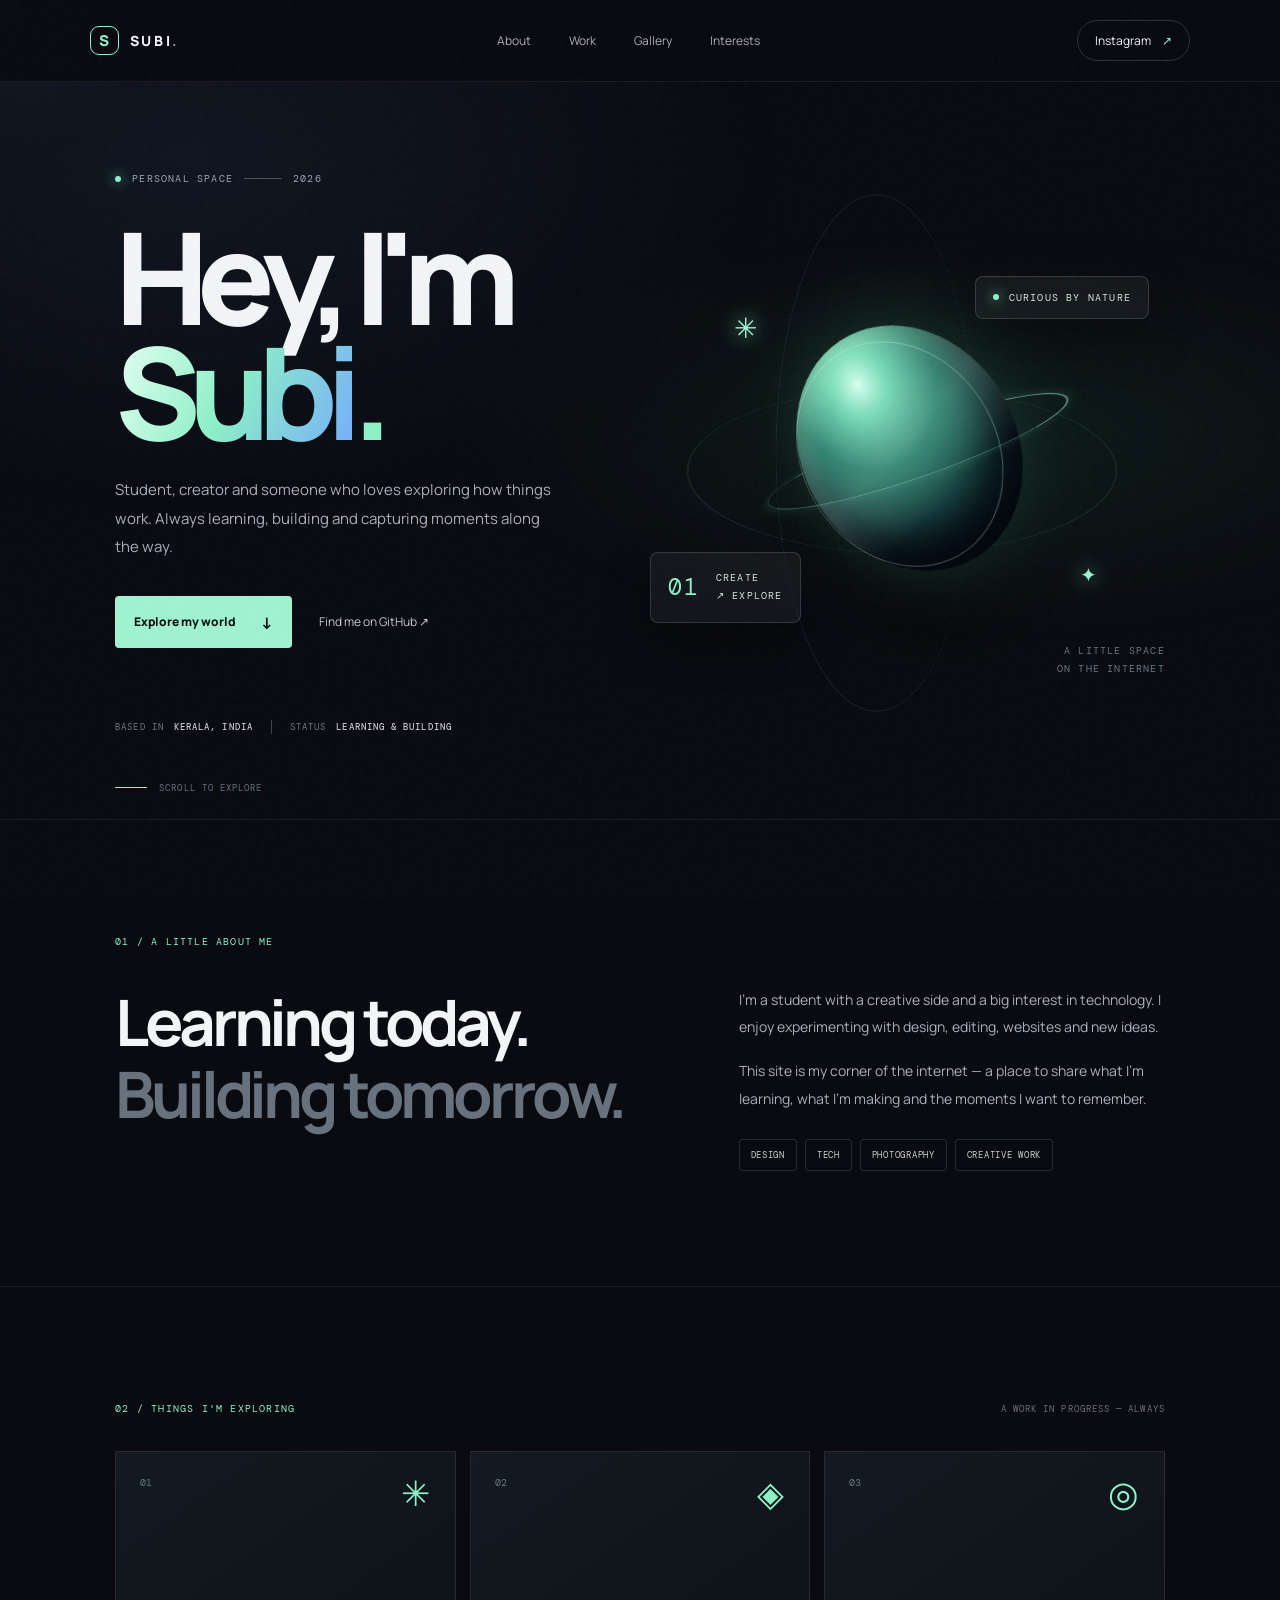
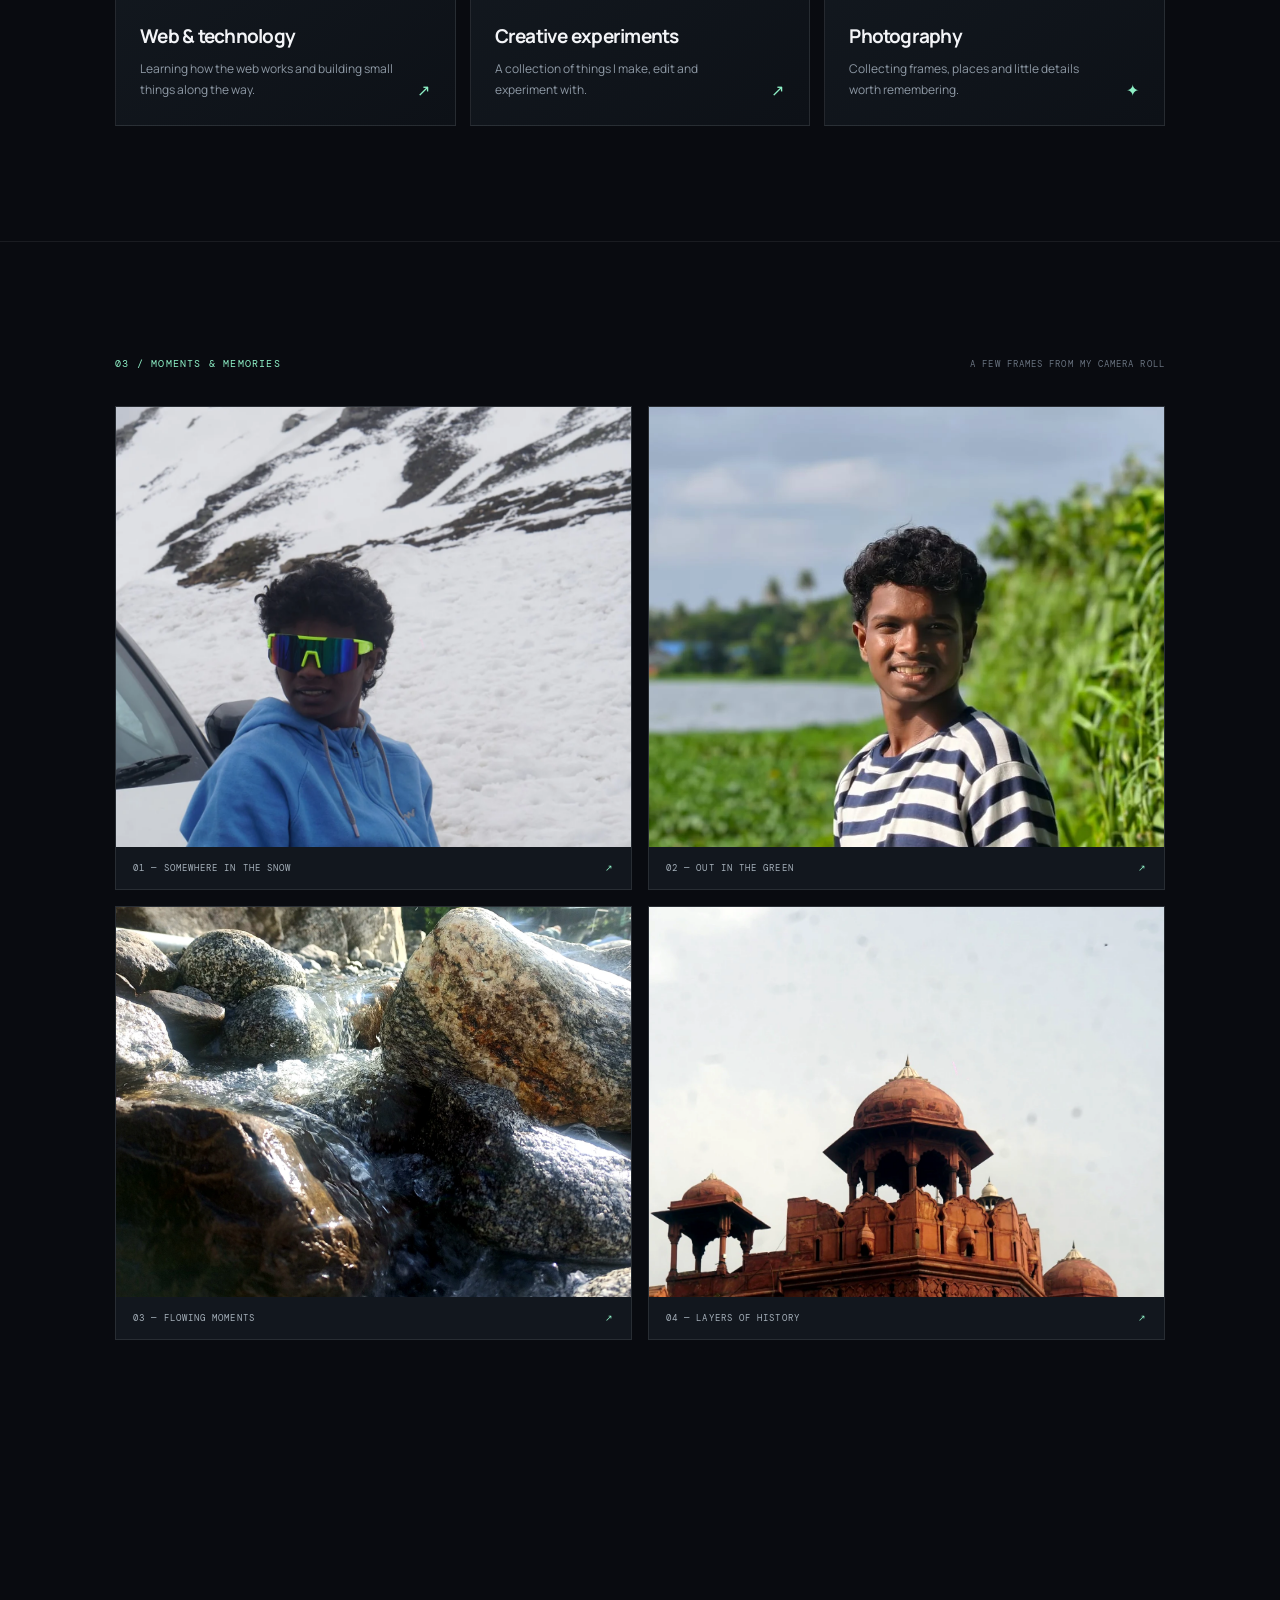
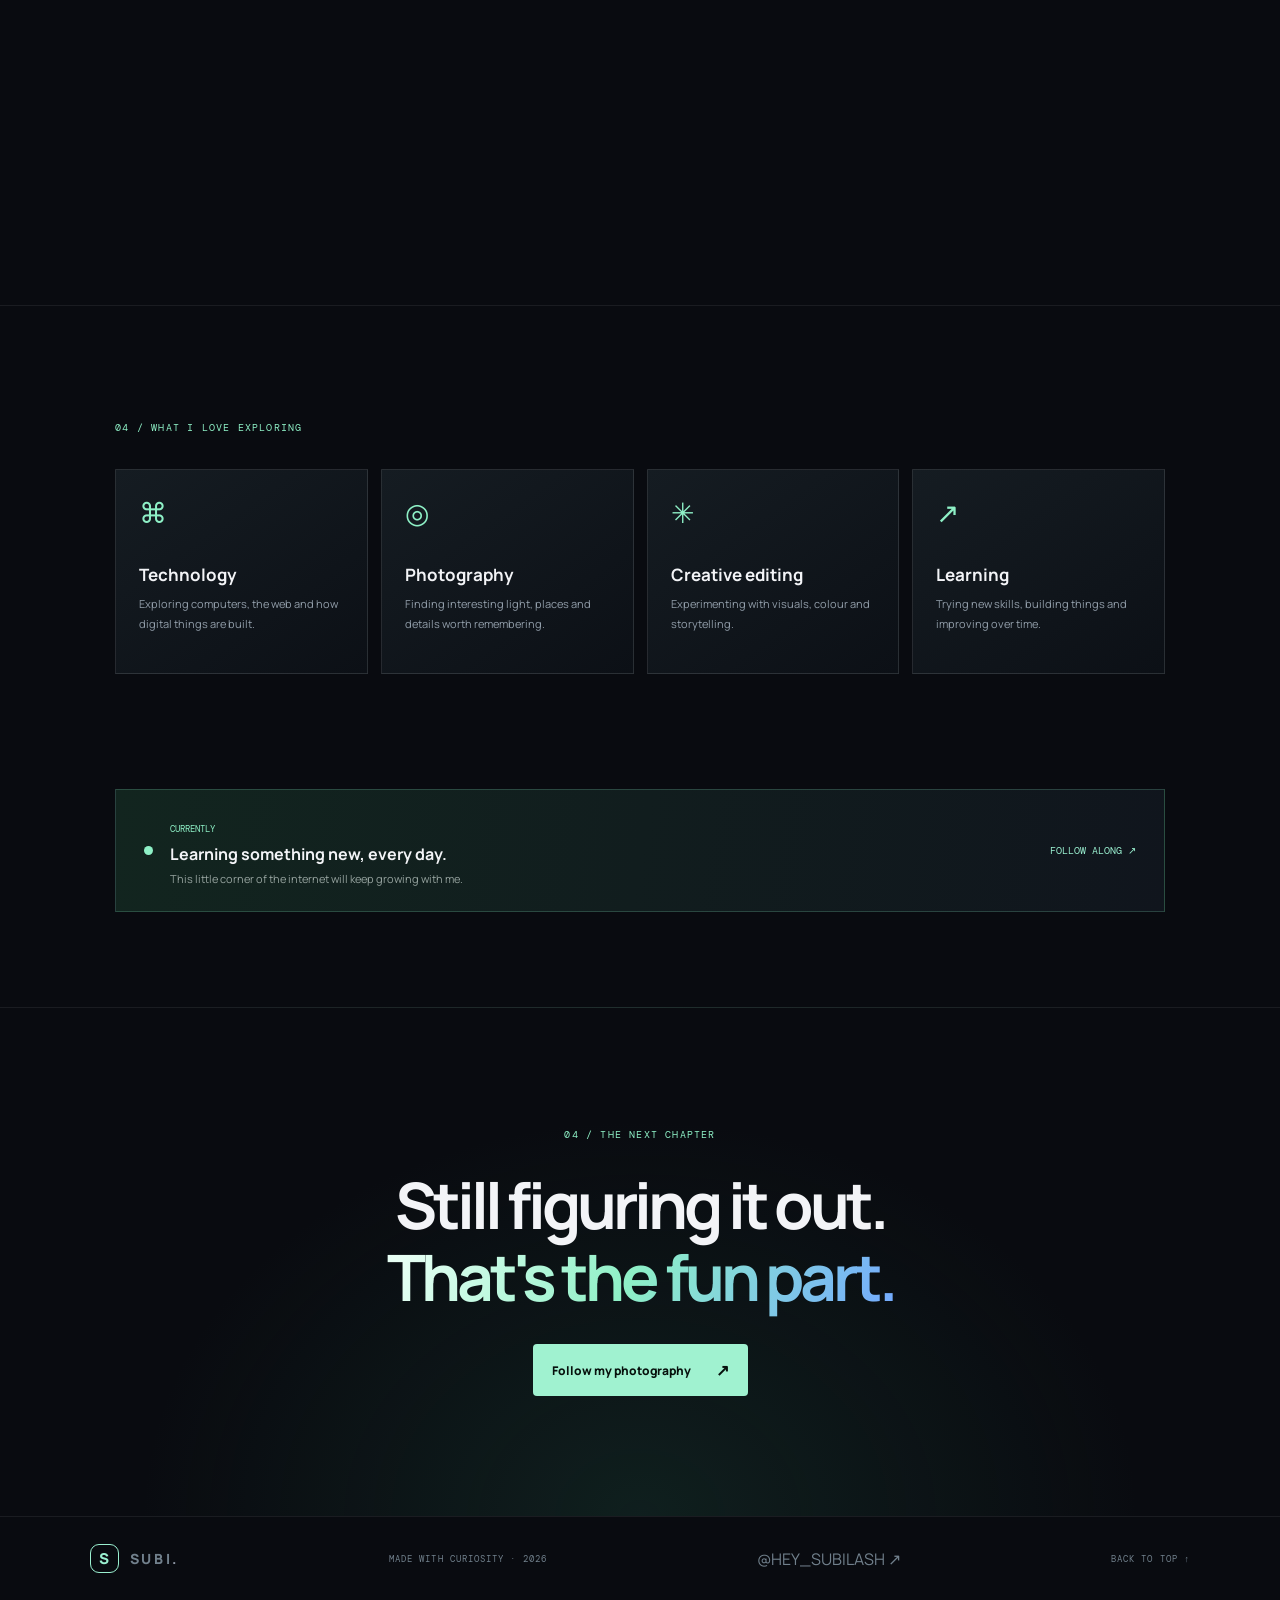
==== commit 7693cc26: "Add files via upload" ====
--- a/index.html
+++ b/index.html
@@ -5,18 +5,18 @@
   <meta name="viewport" content="width=device-width, initial-scale=1">
   <meta name="theme-color" content="#090b10">
   <meta name="description" content="Subi — student, creator and photographer. Personal portfolio and photo journal.">
-  <title>Subi — Personal Portfolio</title>
+  <title>Subi — Personal Website</title>
   <link rel="preconnect" href="https://fonts.googleapis.com">
   <link rel="preconnect" href="https://fonts.gstatic.com" crossorigin>
   <link href="https://fonts.googleapis.com/css2?family=DM+Mono:wght@400;500&family=Manrope:wght@400;500;600;700;800&display=swap" rel="stylesheet">
   <link rel="stylesheet" href="style.css">
 </head>
-<body>
+<body><div id="scroll-progress"></div><div class="cursor-glow"></div>
   <div class="noise"></div>
   <header class="topbar">
     <a class="brand" href="#home"><span class="brand-mark">S</span><span>SUBI<span class="muted">.</span></span></a>
     <nav>
-      <a href="#about">About</a><a href="#work">Work</a><a href="#moments">Moments</a>
+      <a href="#about">About</a><a href="#work">Work</a><a href="#moments">Gallery</a><a href="#interests">Interests</a>
     </nav>
     <a class="nav-cta" href="https://www.instagram.com/hey_subilash/" target="_blank" rel="noreferrer">Instagram <span>↗</span></a>
   </header>
@@ -65,7 +65,7 @@
         </a>
         <a class="work-card" href="https://www.instagram.com/hey_subilash/" target="_blank" rel="noreferrer">
           <div class="work-number">02</div><div class="work-icon">◈</div>
-          <div><h3>Vertex Studio</h3><p>A creative space for photo, video and visual design projects.</p></div><span class="work-arrow">↗</span>
+          <div><h3>Creative experiments</h3><p>A collection of things I make, edit and experiment with.</p></div><span class="work-arrow">↗</span>
         </a>
         <div class="work-card">
           <div class="work-number">03</div><div class="work-icon">◎</div>
@@ -77,17 +77,29 @@
     <section class="moments section" id="moments">
       <div class="section-head"><div class="section-label">03 / MOMENTS & MEMORIES</div><span class="small-note">A FEW FRAMES FROM MY CAMERA ROLL</span></div>
       <div class="photo-grid">
-        <figure class="photo photo-tall"><img src="assets/snow-trip.webp" alt="Subi in a blue hoodie in a snowy mountain landscape"><figcaption><span>01 — SOMEWHERE IN THE SNOW</span><span>↗</span></figcaption></figure>
-        <figure class="photo photo-wide"><img src="assets/portrait.webp" alt="Outdoor portrait of Subi beside a green lakeside"><figcaption><span>02 — OUT IN THE GREEN</span><span>↗</span></figcaption></figure>
+        <figure class="photo photo-tall zoomable"><img src="assets/snow-trip.webp" alt="Subi in a blue hoodie in a snowy mountain landscape"><figcaption><span>01 — SOMEWHERE IN THE SNOW</span><span>↗</span></figcaption></figure>
+        <figure class="photo photo-wide zoomable"><img src="assets/portrait.webp" alt="Outdoor portrait of Subi beside a green lakeside"><figcaption><span>02 — OUT IN THE GREEN</span><span>↗</span></figcaption></figure>
       </div>
 
       <div class="photo-grid extra-gallery">
-        <figure class="photo"><img src="assets/stream.webp" alt="A mountain stream flowing between rocks"><figcaption><span>03 — FLOWING MOMENTS</span><span>↗</span></figcaption></figure>
-        <figure class="photo"><img src="assets/red-fort.webp" alt="Red sandstone historic architecture"><figcaption><span>04 — LAYERS OF HISTORY</span><span>↗</span></figcaption></figure>
-        <figure class="photo"><img src="assets/buddha.webp" alt="A Buddha figurine photographed with a soft background"><figcaption><span>05 — STILLNESS</span><span>↗</span></figcaption></figure>
-        <figure class="photo"><img src="assets/tower.webp" alt="Traditional tower against a blue sky"><figcaption><span>06 — LOOKING UP</span><span>↗</span></figcaption></figure>
+        <figure class="photo zoomable"><img src="assets/stream.webp" alt="A mountain stream flowing between rocks"><figcaption><span>03 — FLOWING MOMENTS</span><span>↗</span></figcaption></figure>
+        <figure class="photo zoomable"><img src="assets/red-fort.webp" alt="Red sandstone historic architecture"><figcaption><span>04 — LAYERS OF HISTORY</span><span>↗</span></figcaption></figure>
+        <figure class="photo zoomable"><img src="assets/buddha.webp" alt="A Buddha figurine photographed with a soft background"><figcaption><span>05 — STILLNESS</span><span>↗</span></figcaption></figure>
+        <figure class="photo zoomable"><img src="assets/tower.webp" alt="Traditional tower against a blue sky"><figcaption><span>06 — LOOKING UP</span><span>↗</span></figcaption></figure>
       </div>
     </section>
+
+
+    <section class="section interests" id="interests">
+      <div class="section-label">04 / WHAT I LOVE EXPLORING</div>
+      <div class="interest-grid">
+        <article><span>⌘</span><h3>Technology</h3><p>Exploring computers, the web and how digital things are built.</p></article>
+        <article><span>◎</span><h3>Photography</h3><p>Finding interesting light, places and details worth remembering.</p></article>
+        <article><span>✳</span><h3>Creative editing</h3><p>Experimenting with visuals, colour and storytelling.</p></article>
+        <article><span>↗</span><h3>Learning</h3><p>Trying new skills, building things and improving over time.</p></article>
+      </div>
+    </section>
+    <section class="now-panel"><i></i><div><small>CURRENTLY</small><h3>Learning something new, every day.</h3><p>This little corner of the internet will keep growing with me.</p></div><a href="https://www.instagram.com/hey_subilash/" target="_blank" rel="noreferrer">FOLLOW ALONG ↗</a></section>
 
     <section class="closing">
       <div class="section-label">04 / THE NEXT CHAPTER</div>
@@ -96,6 +108,7 @@
     </section>
   </main>
 
+  <button id="back-to-top" aria-label="Back to top">↑</button><div class="lightbox" id="lightbox"><button aria-label="Close image">×</button><img alt="Expanded photograph"></div>
   <footer><a class="brand" href="#home"><span class="brand-mark">S</span><span>SUBI<span class="muted">.</span></span></a><span>MADE WITH CURIOSITY · 2026</span><a href="https://www.instagram.com/hey_subilash/" target="_blank" rel="noreferrer">@HEY_SUBILASH ↗</a><a href="#home">BACK TO TOP ↑</a></footer>
   <script src="script.js"></script>
 </body>
--- a/style.css
+++ b/style.css
@@ -1,2 +1,32 @@
 *{box-sizing:border-box}html{scroll-behavior:smooth}body{margin:0;background:#090b10;color:#f3f4f7;font-family:Manrope, sans-serif;overflow-x:hidden}a{color:inherit;text-decoration:none}.noise{position:fixed;inset:0;pointer-events:none;opacity:.035;z-index:10;background-image:url("data:image/svg+xml,%3Csvg viewBox='0 0 180 180' xmlns='http://www.w3.org/2000/svg'%3E%3Cfilter id='n'%3E%3CfeTurbulence type='fractalNoise' baseFrequency='.9' numOctaves='3' stitchTiles='stitch'/%3E%3C/filter%3E%3Crect width='100%25' height='100%25' filter='url(%23n)' opacity='.55'/%3E%3C/svg%3E")}.topbar{height:82px;padding:0 7vw;display:flex;align-items:center;justify-content:space-between;border-bottom:1px solid #ffffff12;position:relative;z-index:5}.brand{display:flex;align-items:center;gap:11px;font-size:14px;font-weight:800;letter-spacing:.19em}.brand-mark{width:29px;height:29px;border:1px solid #9af0d0;border-radius:9px;display:grid;place-items:center;color:#9af0d0;font-size:15px;letter-spacing:0}.muted{color:#8d96a4}.topbar nav{display:flex;gap:38px;color:#a9afba;font-size:12px}.topbar nav a:hover,.text-link:hover{color:#9af0d0}.nav-cta{font-size:12px;border:1px solid #ffffff27;border-radius:30px;padding:11px 17px}.nav-cta span{color:#9af0d0;margin-left:9px}.hero{min-height:690px;padding:90px 9vw 85px;display:grid;grid-template-columns:1fr 1fr;align-items:center;position:relative;overflow:hidden;background:radial-gradient(ellipse at 77% 48%,#16382e55 0,transparent 38%),radial-gradient(ellipse at 15% 10%,#1c273c66 0,transparent 38%)}.hero-copy{position:relative;z-index:2;max-width:560px}.eyebrow,.section-label,.small-note,.hero-meta,.scroll-cue,.stage-caption,.glass-card,.photo figcaption,footer>span,footer>a:last-child{font-family:"DM Mono",monospace;letter-spacing:.12em;font-size:10px}.eyebrow{color:#9ba5b2;display:flex;align-items:center;gap:11px}.live-dot,.mini-dot{width:6px;height:6px;background:#8df0c5;border-radius:50%;box-shadow:0 0 13px #8df0c5}.eyebrow-line{height:1px;width:38px;background:#48545b}h1{font-size:clamp(76px,10vw,142px);line-height:.9;letter-spacing:-.095em;margin:34px 0 27px;font-weight:800}.gradient-text{background:linear-gradient(115deg,#e7fff4 5%,#8ef0c6 48%,#73a9ff 100%);-webkit-background-clip:text;background-clip:text;color:transparent}.period{color:#8ef0c6}.intro{font-size:15px;line-height:1.9;color:#a7afbb;max-width:445px}.hero-actions{display:flex;align-items:center;gap:27px;margin-top:34px}.primary-btn{display:inline-flex;gap:25px;align-items:center;background:#a0f2d0;color:#07110d;padding:15px 19px;border-radius:4px;font-size:12px;font-weight:800;transition:.25s}.primary-btn:hover{transform:translateY(-3px);box-shadow:0 12px 35px #8ef0c633}.primary-btn span{font-size:16px}.text-link{font-size:12px;color:#c3c9d1}.hero-meta{display:flex;align-items:center;gap:10px;margin-top:72px;color:#6e7987;font-size:9px}.hero-meta strong{color:#c0c8d0;font-size:9px;font-weight:500}.hero-meta i{height:14px;width:1px;background:#3c444e;margin:0 8px}.visual-stage{height:490px;position:relative;display:grid;place-items:center;perspective:900px}.planet{height:255px;width:255px;border-radius:50%;position:relative;transform-style:preserve-3d;transform:rotateX(-19deg) rotateY(-28deg);background:radial-gradient(circle at 30% 25%,#d6fff0 0,#79dcb9 12%,#297e6a 34%,#122f35 65%,#080d18 82%);box-shadow:inset -28px -25px 48px #03070d, inset 15px 12px 28px #c2ffdf55,0 0 70px #60d6a533,0 55px 100px #0009;animation:float 7s ease-in-out infinite}.planet:before{content:"";position:absolute;inset:12px;border-radius:50%;border:1px solid #d5ffed55;transform:translateZ(18px)}.planet-shine{position:absolute;inset:0;border-radius:50%;background:linear-gradient(130deg,transparent 25%,#d9fff022 48%,transparent 68%)}.planet-ring{position:absolute;width:370px;height:105px;border:2px solid #9af0d088;border-left-color:#9af0d022;border-bottom-color:#9af0d044;border-radius:50%;top:78px;left:-58px;transform:rotate(-25deg) rotateX(68deg);box-shadow:0 0 16px #8df0c522}.orbit{position:absolute;border:1px solid #9af0d025;border-radius:50%;width:420px;height:420px;transform:rotateX(68deg) rotateZ(-25deg)}.orbit-two{width:500px;height:500px;transform:rotateY(68deg) rotateZ(25deg);border-color:#7caaff1c}.glass-card{position:absolute;background:#ffffff0c;border:1px solid #ffffff25;backdrop-filter:blur(14px);border-radius:8px;padding:14px 17px;color:#d5e5df;box-shadow:0 18px 50px #0005}.card-top{top:68px;right:3%;display:flex;align-items:center;gap:10px}.card-bottom{bottom:75px;left:2%;display:flex;align-items:center;gap:17px;line-height:1.8}.card-index{font-size:23px;color:#8ef0c6}.spark{position:absolute;color:#a0f2d0;text-shadow:0 0 20px #8ef0c6}.spark-a{font-size:28px;top:100px;left:18%}.spark-b{font-size:20px;bottom:110px;right:13%}.stage-caption{position:absolute;right:0;bottom:20px;line-height:1.8;color:#697783;text-align:right}.scroll-cue{position:absolute;bottom:25px;left:9vw;color:#65717d;display:flex;align-items:center;gap:12px;font-size:9px}.scroll-cue span{width:32px;height:1px;background:#8ef0c6}.section{padding:115px 9vw;border-top:1px solid #ffffff12}.section-label{color:#8ef0c6}.about-grid{display:grid;grid-template-columns:1.1fr .9fr;gap:8vw;margin-top:38px}.about h2,.closing h2{font-size:clamp(38px,5vw,66px);line-height:1.12;letter-spacing:-.065em;margin:0;font-weight:700}.muted-heading{color:#68727f}.about-copy{max-width:510px;color:#a8b0bb;font-size:14px;line-height:1.95}.about-copy p{margin:0 0 17px}.tags{display:flex;gap:8px;flex-wrap:wrap;margin-top:27px}.tags span{font:9px "DM Mono",monospace;letter-spacing:.08em;color:#c4d2cc;border:1px solid #ffffff20;padding:9px 11px;border-radius:3px}.section-head{display:flex;justify-content:space-between;align-items:center}.small-note{color:#68727f;font-size:9px}.work-grid{display:grid;grid-template-columns:repeat(3,1fr);gap:14px;margin-top:36px}.work-card{min-height:275px;border:1px solid #ffffff18;background:linear-gradient(145deg,#141a21,#0d1117);padding:24px;position:relative;display:flex;flex-direction:column;justify-content:space-between;transition:.3s}.work-card:hover{transform:translateY(-6px);border-color:#8ef0c655;background:linear-gradient(145deg,#192720,#10151b)}.work-number{font:10px "DM Mono",monospace;color:#697783}.work-icon{position:absolute;right:25px;top:17px;font-size:35px;color:#8ef0c6}.work-card h3{font-size:19px;letter-spacing:-.04em;margin:0 0 9px}.work-card p{font-size:12px;line-height:1.8;color:#8e99a5;max-width:260px;margin:0}.work-arrow{position:absolute;bottom:24px;right:25px;color:#8ef0c6}.photo-grid{display:grid;grid-template-columns:1fr 1fr;gap:16px;margin-top:36px;align-items:start}.photo{margin:0;overflow:hidden;background:#12171e;border:1px solid #ffffff18}.photo img{width:100%;height:440px;display:block;object-fit:cover;transition:transform .7s}.photo-tall img{object-position:center 35%}.photo-wide img{object-position:center 35%}.photo:hover img{transform:scale(1.035)}.photo figcaption{padding:15px 17px;display:flex;justify-content:space-between;color:#a5b0ba;font-size:9px}.photo figcaption span:last-child{color:#8ef0c6}.closing{padding:120px 9vw;text-align:center;background:radial-gradient(ellipse at 50% 100%,#1c473a55,transparent 55%);border-top:1px solid #ffffff12}.closing h2{margin:28px auto 32px}.closing .primary-btn{margin:auto}footer{padding:27px 7vw;display:flex;justify-content:space-between;align-items:center;border-top:1px solid #ffffff12;color:#71808c}footer>span,footer>a:last-child{font-size:9px}footer>a:last-child:hover{color:#8ef0c6}@keyframes float{0%,100%{transform:translateY(0) rotateX(-19deg) rotateY(-28deg)}50%{transform:translateY(-17px) rotateX(-14deg) rotateY(-18deg)}}@media(max-width:800px){.topbar{padding:0 6vw;height:70px}.topbar nav{gap:16px}.topbar nav a{font-size:10px}.nav-cta{padding:9px 11px;font-size:10px}.hero{grid-template-columns:1fr;padding:75px 7vw 95px;min-height:unset}.hero-copy{max-width:600px}.visual-stage{height:390px;margin-top:20px}.planet{height:205px;width:205px}.planet-ring{width:300px;left:-48px;top:57px}.orbit{width:350px;height:350px}.orbit-two{width:410px;height:410px}.hero-meta{margin-top:48px;flex-wrap:wrap}.scroll-cue{left:7vw}.section{padding:85px 7vw}.about-grid{grid-template-columns:1fr;gap:28px}.work-grid{grid-template-columns:1fr}.work-card{min-height:220px}.photo-grid{grid-template-columns:1fr}.photo img{height:430px}.section-head{align-items:flex-start;gap:20px;flex-direction:column}.closing{padding:95px 7vw}footer{padding:24px 6vw;gap:15px;flex-wrap:wrap}}@media(max-width:430px){.topbar nav{gap:11px}.topbar nav a{font-size:9px}.nav-cta{display:none}h1{font-size:82px}.hero-actions{align-items:flex-start;flex-direction:column;gap:18px}.hero-meta{font-size:8px}.visual-stage{height:330px}.planet{height:175px;width:175px}.card-top{right:0;top:25px}.card-bottom{bottom:35px;left:0}.stage-caption{font-size:8px}.photo img{height:370px}footer>span{order:3;width:100%}}
-.extra-gallery{margin-top:16px}.extra-gallery .photo img{height:390px}@media(max-width:800px){.extra-gallery .photo img{height:390px}}+.extra-gallery{margin-top:16px}.extra-gallery .photo img{height:390px}@media(max-width:800px){.extra-gallery .photo img{height:390px}}
+/* V3 motion and interaction */
+#scroll-progress{position:fixed;z-index:40;top:0;left:0;height:2px;width:0;background:linear-gradient(90deg,#8ef0c6,#7caaff);box-shadow:0 0 12px #8ef0c688}
+.topbar{position:sticky;top:0;background:#090b10df;backdrop-filter:blur(18px)}
+.brand-mark{transition:.4s}.brand:hover .brand-mark{transform:rotate(22deg);box-shadow:0 0 25px #8ef0c655}
+.planet{animation:orb-spin 18s linear infinite,float 7s ease-in-out infinite!important;will-change:transform}
+@keyframes orb-spin{from{transform:rotateX(-19deg) rotateY(-28deg) rotateZ(0)}to{transform:rotateX(-19deg) rotateY(-28deg) rotateZ(360deg)}}
+.planet-ring{animation:ring-spin 12s linear infinite}
+@keyframes ring-spin{from{transform:rotate(-25deg) rotateX(68deg)}to{transform:rotate(335deg) rotateX(68deg)}}
+.orbit-one{animation:orbit-turn 26s linear infinite}.orbit-two{animation:orbit-turn 34s linear infinite reverse}
+@keyframes orbit-turn{from{transform:rotateX(68deg) rotateZ(-25deg)}to{transform:rotateX(68deg) rotateZ(335deg)}}
+.cursor-glow{position:fixed;z-index:0;pointer-events:none;width:340px;height:340px;border-radius:50%;background:radial-gradient(circle,#8ef0c612,transparent 68%);transform:translate(-50%,-50%)}
+.interest-grid{display:grid;grid-template-columns:repeat(4,1fr);gap:13px;margin-top:35px}
+.interest-grid article{position:relative;min-height:205px;padding:23px;border:1px solid #ffffff1b;background:linear-gradient(145deg,#151c22,#0c1016);transition:.35s;overflow:hidden}
+.interest-grid article:hover{transform:translateY(-7px);border-color:#8ef0c677}
+.interest-grid article>span{font-size:28px;color:#8ef0c6}.interest-grid h3{margin:32px 0 8px;font-size:17px}.interest-grid p{margin:0;color:#929eaa;font-size:11px;line-height:1.8}
+.now-panel{margin:0 9vw 95px;padding:25px 28px;display:flex;align-items:center;gap:17px;border:1px solid #8ef0c633;background:linear-gradient(100deg,#12251f,#10151d)}
+.now-panel i{width:9px;height:9px;border-radius:50%;background:#8ef0c6;box-shadow:0 0 0 0 #8ef0c655;animation:pulse 2s infinite;flex:none}
+@keyframes pulse{70%{box-shadow:0 0 0 12px #8ef0c600}100%{box-shadow:0 0 0 0 #8ef0c600}}
+.now-panel small{font:9px "DM Mono",monospace;color:#8ef0c6}.now-panel h3{font-size:16px;margin:6px 0}.now-panel p{font-size:11px;color:#96a39f;margin:0}.now-panel a{margin-left:auto;font:10px "DM Mono",monospace;color:#9af0d0;white-space:nowrap}
+.photo{cursor:zoom-in}.photo img{transition:transform .8s,filter .5s}.photo:hover img{filter:saturate(1.15) contrast(1.04)}
+#back-to-top{position:fixed;z-index:25;right:24px;bottom:24px;width:44px;height:44px;border-radius:50%;border:1px solid #8ef0c655;background:#101a18;color:#9af0d0;font-size:20px;opacity:0;pointer-events:none;transform:translateY(10px);transition:.3s;cursor:pointer}
+#back-to-top.visible{opacity:1;pointer-events:auto;transform:translateY(0)}
+.lightbox{position:fixed;z-index:60;inset:0;background:#030507ed;display:flex;align-items:center;justify-content:center;padding:5vw;opacity:0;pointer-events:none;transition:.25s}
+.lightbox.open{opacity:1;pointer-events:auto}.lightbox img{max-width:90vw;max-height:86vh;object-fit:contain}
+.lightbox button{position:absolute;right:25px;top:15px;border:0;background:none;color:white;font-size:40px;cursor:pointer}
+.reveal{opacity:0;transform:translateY(22px);transition:opacity .7s,transform .7s}.reveal.show{opacity:1;transform:none}
+@media(max-width:900px){.interest-grid{grid-template-columns:repeat(2,1fr)}}
+@media(max-width:800px){.now-panel{margin:0 7vw 70px;flex-wrap:wrap}.now-panel a{margin-left:26px}.cursor-glow{display:none}}
+@media(max-width:480px){.interest-grid{grid-template-columns:1fr 1fr}.interest-grid article{padding:16px;min-height:190px}.now-panel{padding:20px}}
+@media(prefers-reduced-motion:reduce){*,*::before,*::after{animation-duration:.01ms!important;animation-iteration-count:1!important;scroll-behavior:auto!important;transition-duration:.01ms!important}}
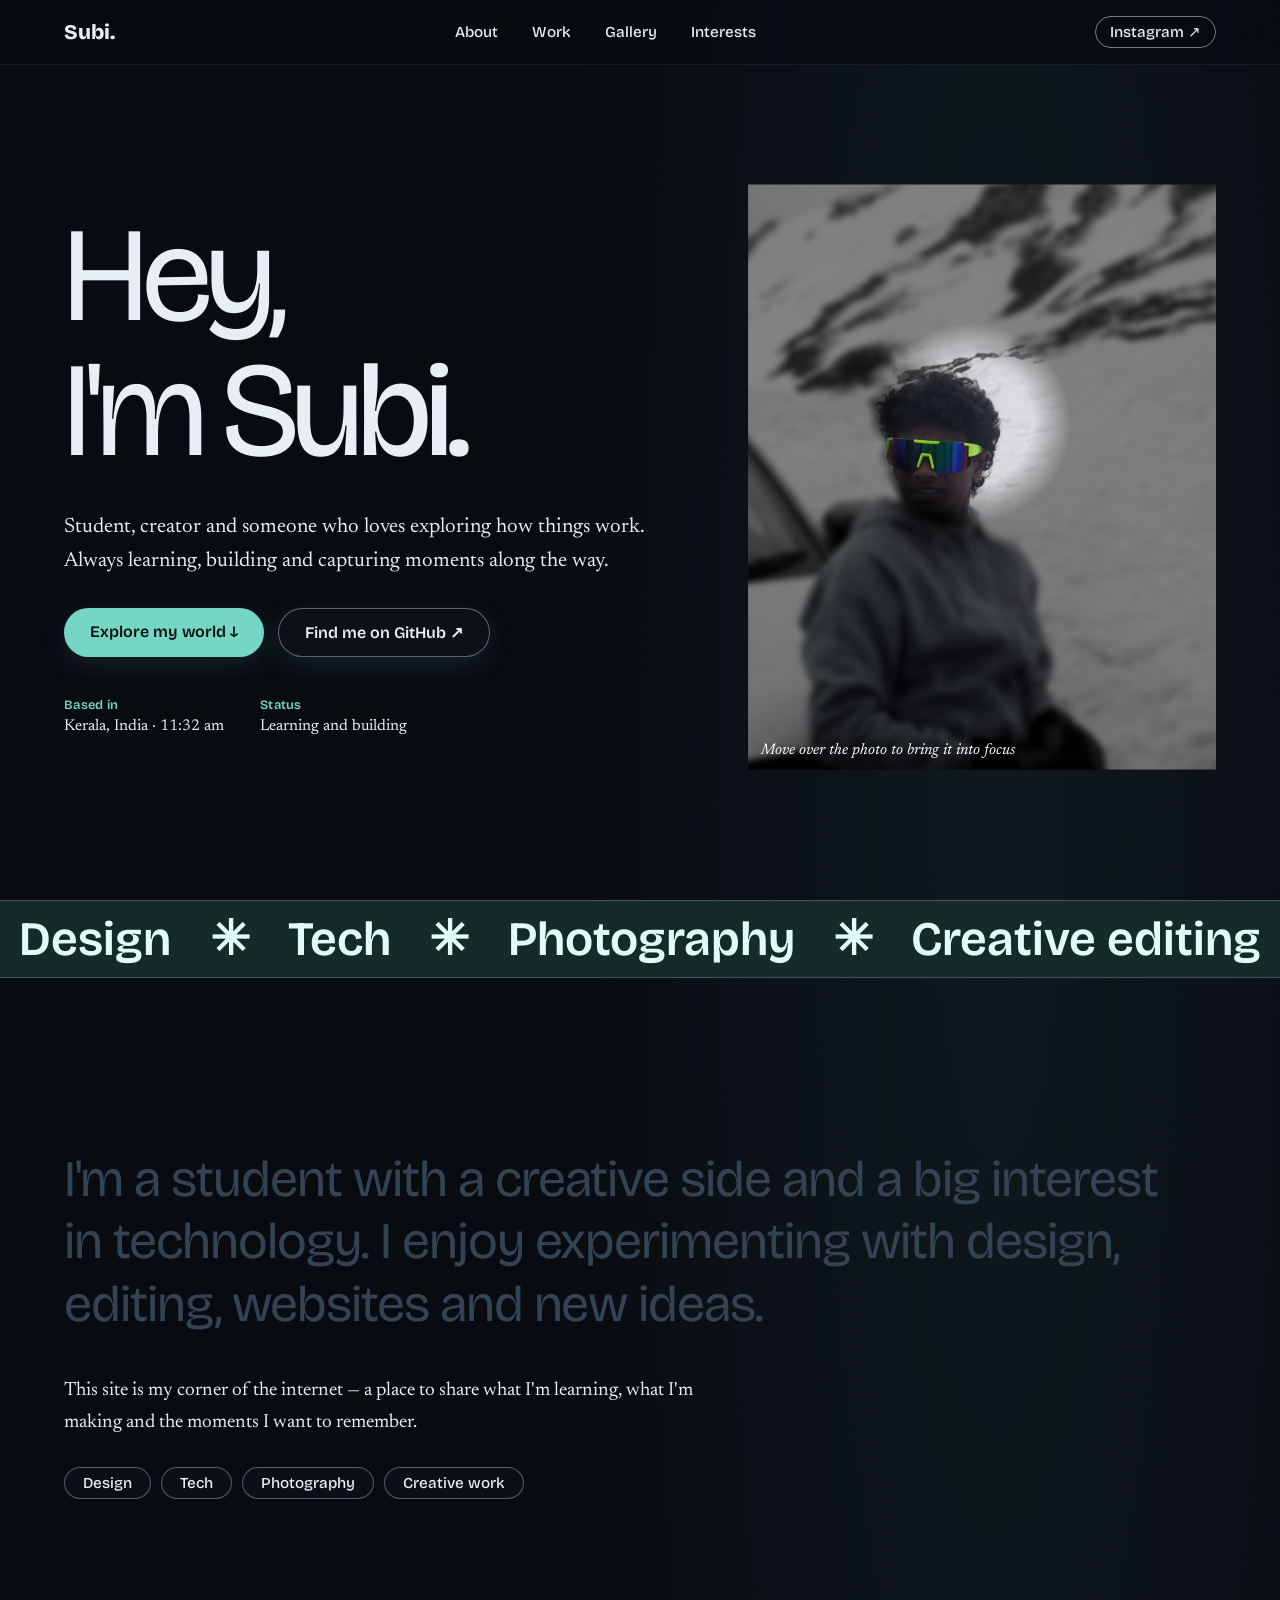
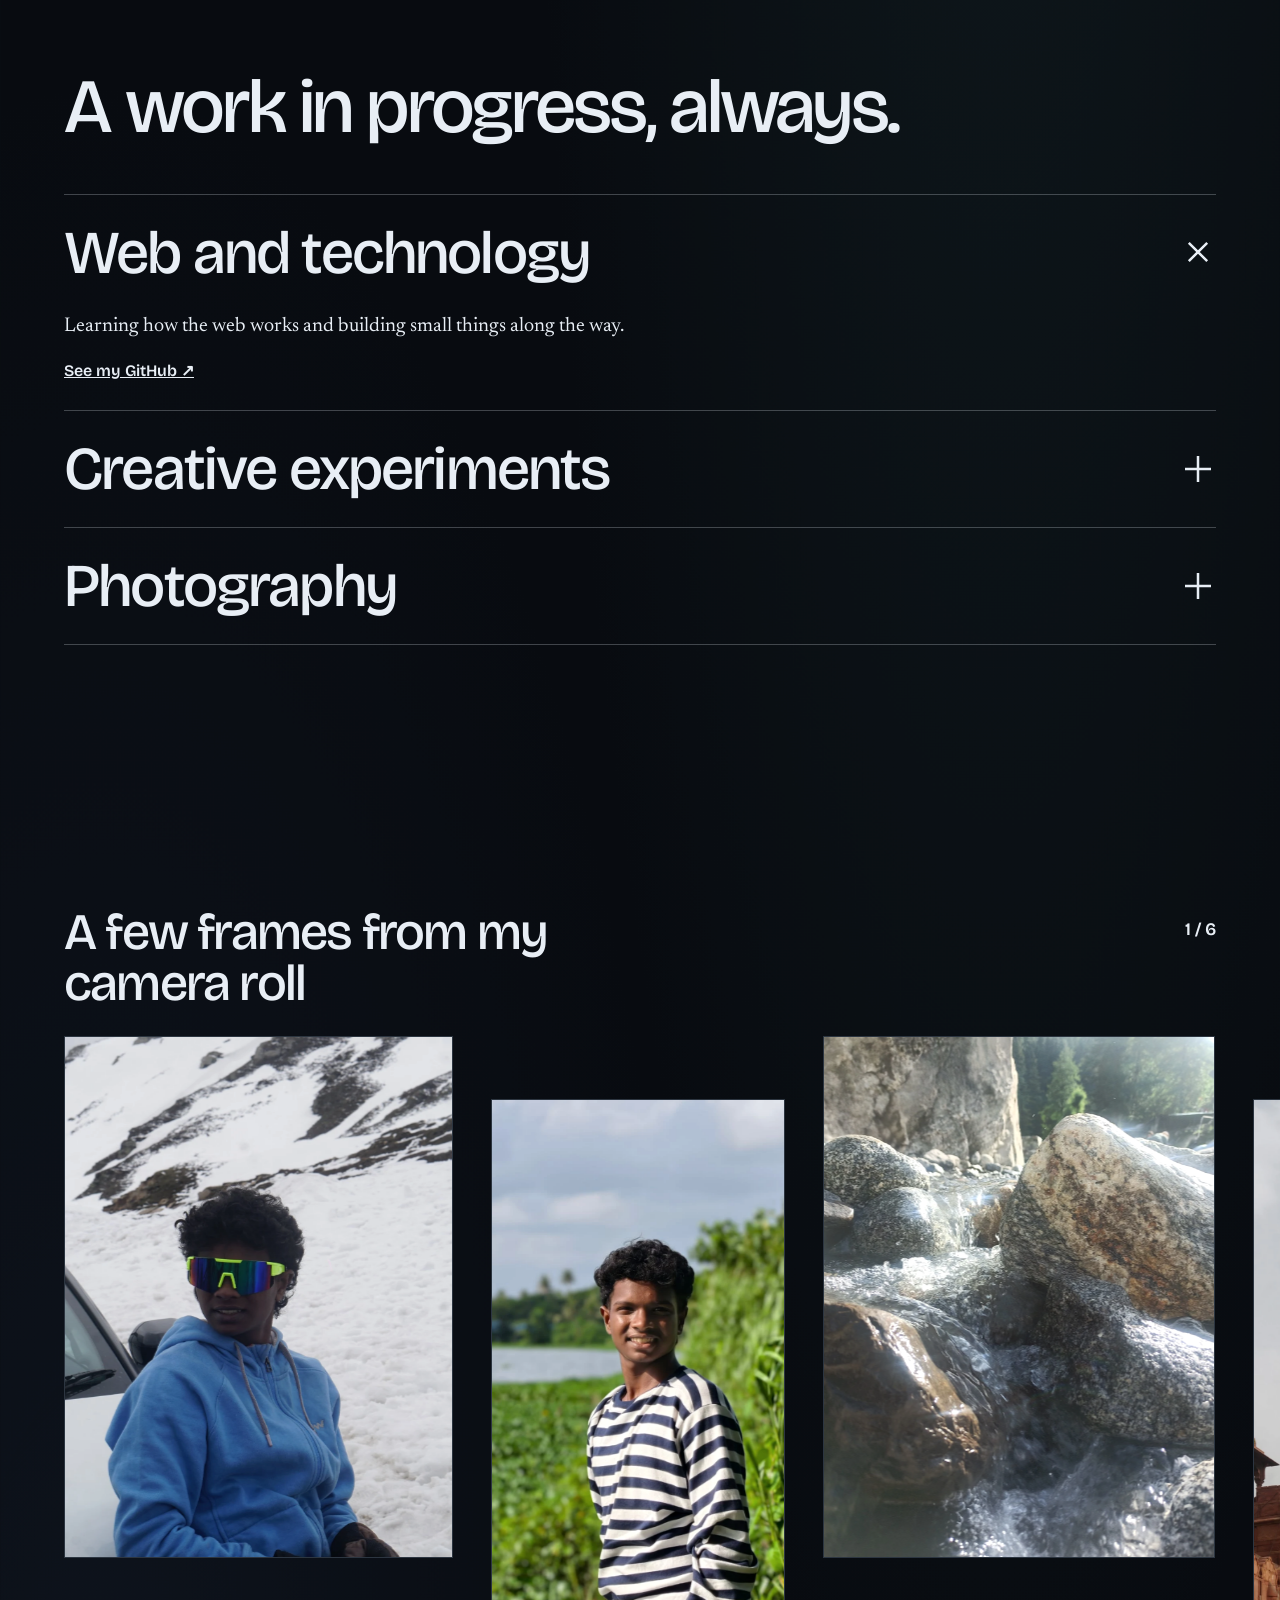
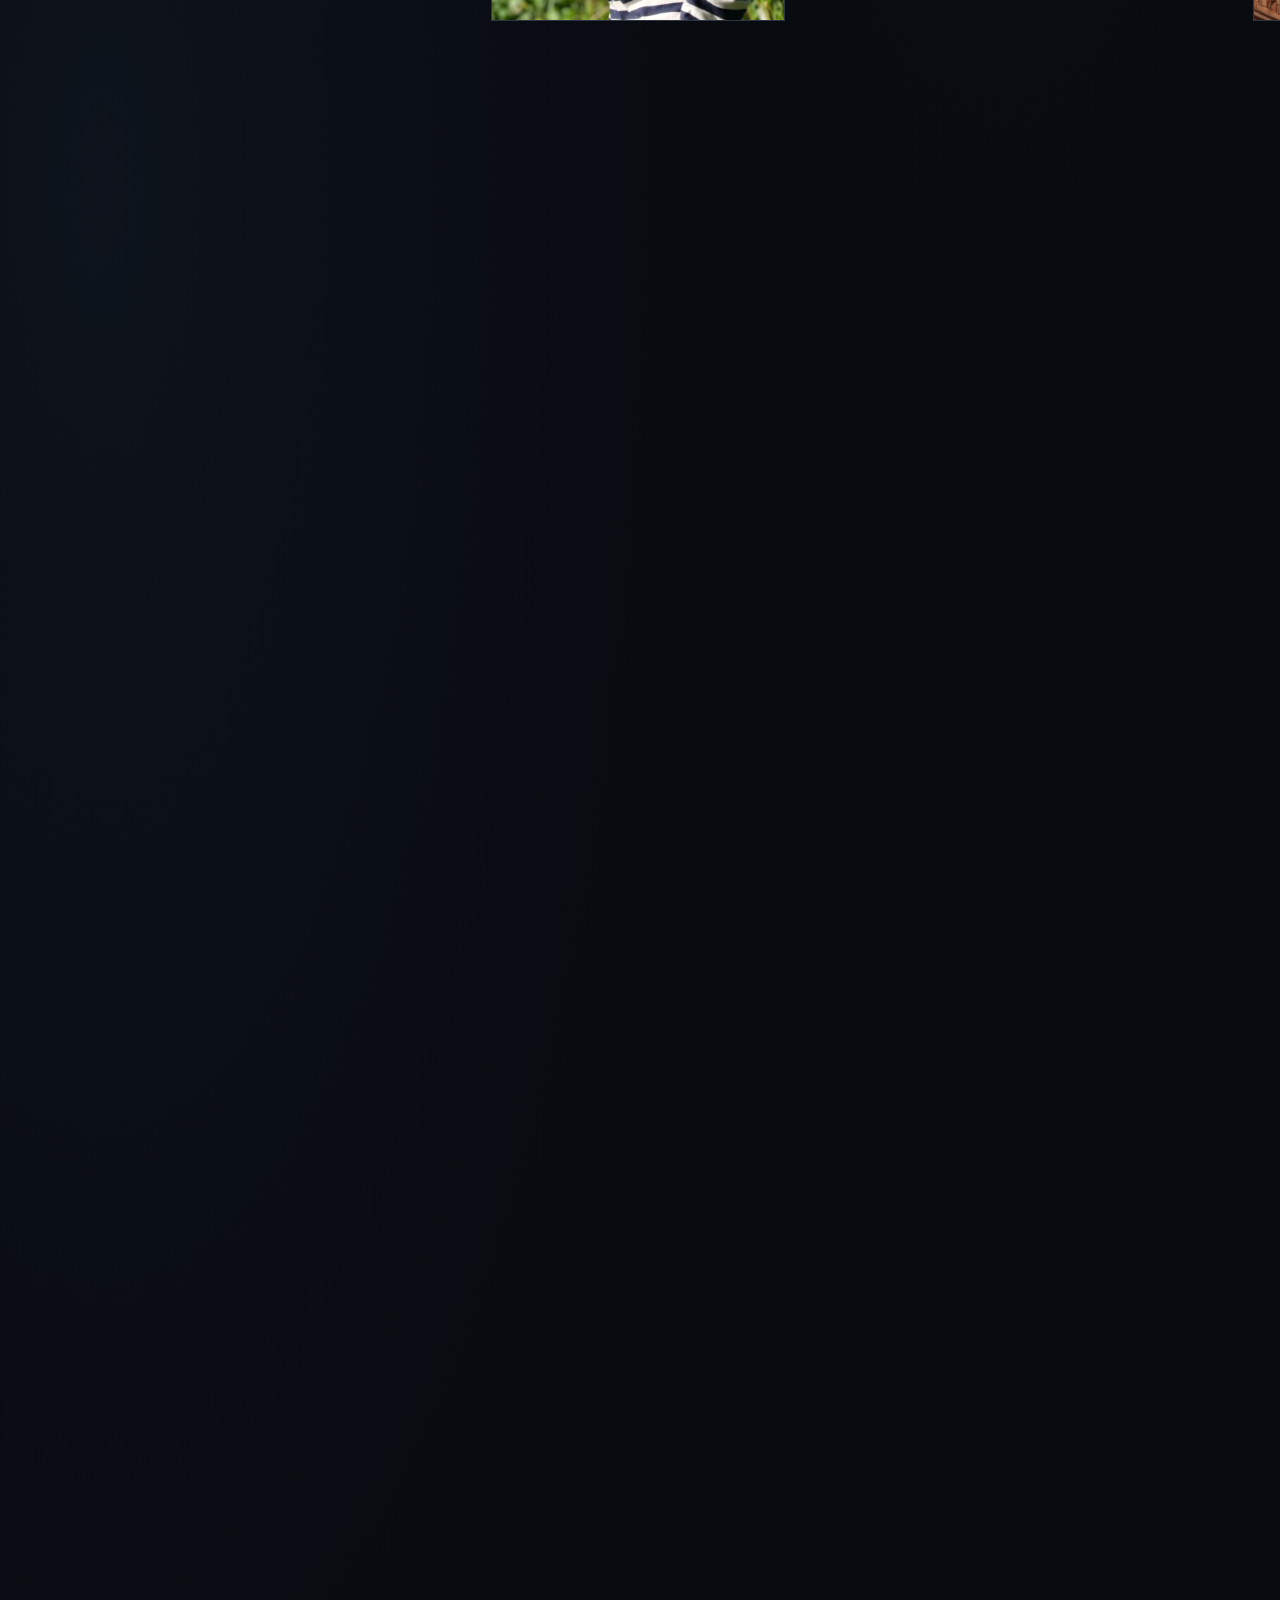
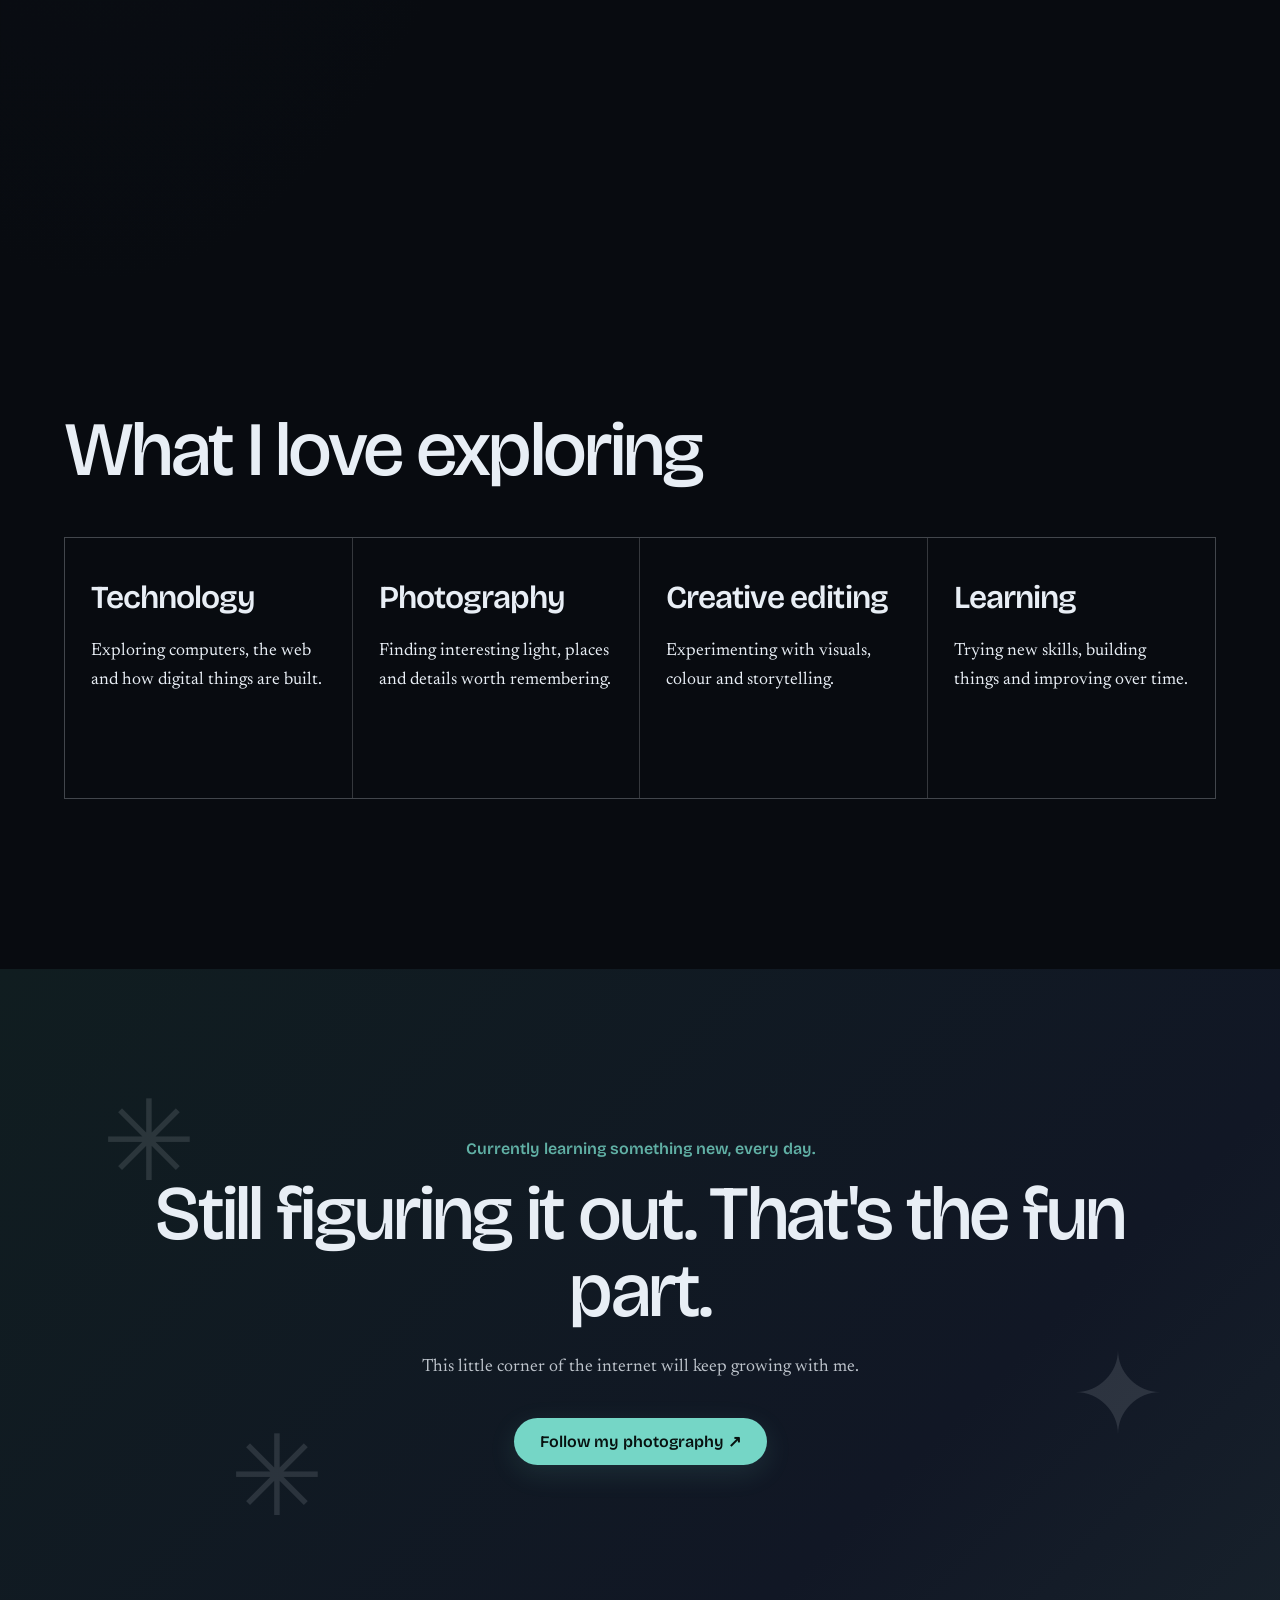
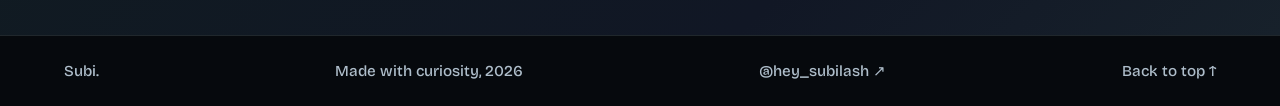
==== commit 0a4e1578: "Add files via upload" ====
--- a/index.html
+++ b/index.html
@@ -1,115 +1,387 @@
-<!doctype html>
+<!DOCTYPE html>
 <html lang="en">
 <head>
-  <meta charset="utf-8">
-  <meta name="viewport" content="width=device-width, initial-scale=1">
-  <meta name="theme-color" content="#090b10">
-  <meta name="description" content="Subi — student, creator and photographer. Personal portfolio and photo journal.">
-  <title>Subi — Personal Website</title>
-  <link rel="preconnect" href="https://fonts.googleapis.com">
-  <link rel="preconnect" href="https://fonts.gstatic.com" crossorigin>
-  <link href="https://fonts.googleapis.com/css2?family=DM+Mono:wght@400;500&family=Manrope:wght@400;500;600;700;800&display=swap" rel="stylesheet">
-  <link rel="stylesheet" href="style.css">
+<meta charset="utf-8">
+<meta name="viewport" content="width=device-width, initial-scale=1">
+<title>Subi — Personal Website</title>
+<meta name="description" content="Subi — student, creator and photographer. Personal portfolio and photo journal.">
+<meta name="theme-color" content="#080B10">
+<link rel="preconnect" href="https://fonts.googleapis.com">
+<link rel="preconnect" href="https://fonts.gstatic.com" crossorigin>
+<link href="https://fonts.googleapis.com/css2?family=Bricolage+Grotesque:opsz,wdth,wght@12..96,75..100,200..800&family=Newsreader:ital,opsz,wght@0,6..72,400;1,6..72,400&display=swap" rel="stylesheet">
+<style>
+:root{--paper:#080B10;--ink:#E8EEF5;--blue:#75D6C6;--red:#D58A75;--moss:#9ABF83;--mist:#354353;--pad:clamp(20px,5vw,72px)}
+*{box-sizing:border-box;margin:0;padding:0}
+html{scroll-behavior:smooth}
+body{background:var(--paper);color:var(--ink);font:400 1.1rem/1.65 "Newsreader",Georgia,serif;overflow-x:hidden}
+a{color:inherit}
+h1,h2,h3,.sans{font-family:"Bricolage Grotesque",system-ui,sans-serif}
+:focus-visible{outline:3px solid var(--blue);outline-offset:3px}
+img{display:block}
+.bar{position:fixed;top:0;left:0;height:3px;width:100%;background:var(--blue);transform:scaleX(0);transform-origin:0 50%;z-index:60}
+/* nav */
+nav{position:fixed;inset:0 0 auto;display:flex;justify-content:space-between;align-items:center;padding:16px var(--pad);z-index:40;background:rgba(237,241,243,.8);backdrop-filter:blur(10px);font:500 .95rem "Bricolage Grotesque",sans-serif}
+nav .logo{font-weight:800;font-size:1.3rem;text-decoration:none}
+nav ul{display:flex;gap:clamp(14px,3vw,34px);list-style:none}
+nav ul a{text-decoration:none;position:relative;padding:4px 0}
+nav ul a::after{content:"";position:absolute;left:0;bottom:0;height:2px;width:100%;background:var(--blue);transform:scaleX(0);transform-origin:0 50%;transition:transform .35s}
+nav ul a:hover::after,nav ul a.on::after{transform:scaleX(1)}
+.ig{border:1.5px solid var(--ink);padding:6px 14px;border-radius:99px;text-decoration:none;transition:.25s}
+.ig:hover{background:var(--ink);color:var(--paper)}
+@media(max-width:700px){.ig{display:none}}
+/* hero */
+.hero{min-height:100svh;display:grid;grid-template-columns:1.15fr .85fr;gap:clamp(24px,4vw,64px);align-items:center;padding:110px var(--pad) 56px}
+.hero h1{font-size:clamp(3.6rem,10.5vw,9.5rem);line-height:.92;letter-spacing:-.04em;font-weight:350;font-variation-settings:"wdth" 90}
+.wd{display:inline-block;white-space:nowrap}
+.ch{display:inline-block;transform:translateY(105%) rotate(6deg);opacity:0;animation:rise .9s cubic-bezier(.2,.8,.2,1) forwards;animation-delay:calc(var(--i)*55ms + .2s)}
+.ln{display:block;overflow:hidden;padding-bottom:.08em}
+@keyframes rise{to{transform:none;opacity:1}}
+.hero p.lead{max-width:30em;margin:28px 0;font-size:1.3rem;opacity:0;animation:fade 1s .9s forwards}
+.btns{display:flex;flex-wrap:wrap;gap:14px;opacity:0;animation:fade 1s 1.1s forwards}
+@keyframes fade{to{opacity:1}}
+.btn{display:inline-block;font:600 1rem "Bricolage Grotesque",sans-serif;text-decoration:none;padding:14px 26px;border-radius:99px;background:var(--ink);color:var(--paper);transition:background .3s,transform .2s}
+.btn.alt{background:none;color:var(--ink);border:1.5px solid var(--ink)}
+.btn:hover{background:var(--blue);color:#fff;border-color:var(--blue)}
+.facts{display:flex;gap:36px;margin-top:40px;font-size:.98rem;opacity:0;animation:fade 1s 1.3s forwards}
+.facts b{display:block;font:600 .8rem "Bricolage Grotesque",sans-serif;color:var(--blue);letter-spacing:.02em;margin-bottom:2px}
+.stage{position:relative;aspect-ratio:4/5;max-height:78vh;justify-self:center;width:100%;max-width:520px;clip-path:inset(100% 0 0 0);animation:open 1.2s .3s cubic-bezier(.7,0,.2,1) forwards;touch-action:pan-y}
+@keyframes open{to{clip-path:inset(0)}}
+.stage img{position:absolute;inset:0;width:100%;height:100%;object-fit:cover}
+.stage .base{filter:grayscale(.95) brightness(1.1) contrast(.9) blur(3px);transform:scale(1.05)}
+.stage .lens{-webkit-mask-image:radial-gradient(circle var(--r,120px) at var(--x,50%) var(--y,50%),#000 62%,transparent 100%);mask-image:radial-gradient(circle var(--r,120px) at var(--x,50%) var(--y,50%),#000 62%,transparent 100%)}
+.stage figcaption{position:absolute;left:12px;bottom:10px;font:italic .95rem "Newsreader",serif;color:#fff;text-shadow:0 1px 8px rgba(0,0,0,.5)}
+@media(max-width:860px){.hero{grid-template-columns:1fr;padding-top:96px}.stage{max-height:70vh}}
+/* ticker */
+.tick{overflow:hidden;border-block:1.5px solid var(--ink);padding:14px 0;background:var(--blue);color:#fff}
+.tick div{display:flex;width:max-content;animation:tick 34s linear infinite;font:600 clamp(1.6rem,4vw,3rem)/1 "Bricolage Grotesque",sans-serif}
+.tick span{padding:0 1.2rem;white-space:nowrap}
+.tick i{font-style:normal;display:inline-block;animation:spin 6s linear infinite}
+@keyframes tick{to{transform:translateX(-50%)}}
+@keyframes spin{to{transform:rotate(360deg)}}
+/* about */
+section{padding:clamp(80px,14vw,170px) var(--pad)}
+.about p.big{font:400 clamp(1.7rem,4vw,3.3rem)/1.22 "Bricolage Grotesque",sans-serif;letter-spacing:-.02em;max-width:22em}
+.w{color:var(--mist);transition:color .4s}
+.w.on{color:var(--ink)}
+.about p.sm{max-width:34em;margin-top:40px;font-size:1.2rem}
+.tags{display:flex;flex-wrap:wrap;gap:10px;margin-top:28px}
+.tags span{border:1.5px solid var(--ink);border-radius:99px;padding:6px 18px;font:500 .95rem "Bricolage Grotesque",sans-serif;transition:.3s}
+.tags span:hover{background:var(--red);border-color:var(--red);color:#fff;transform:rotate(-4deg) scale(1.06)}
+/* work accordion */
+h2{font-size:clamp(2.2rem,6vw,5rem);line-height:1;letter-spacing:-.035em;font-weight:500;margin-bottom:48px}
+.acc{border-top:1.5px solid var(--ink)}
+.row{border-bottom:1.5px solid var(--ink)}
+.row button{all:unset;box-sizing:border-box;width:100%;display:flex;justify-content:space-between;align-items:center;gap:20px;padding:26px 0;cursor:pointer;font:500 clamp(1.8rem,5vw,3.8rem)/1.05 "Bricolage Grotesque",sans-serif;letter-spacing:-.03em;transition:padding .4s,color .3s}
+.row button:hover{padding-left:18px;color:var(--blue)}
+.row button:focus-visible{outline:3px solid var(--blue)}
+.row svg{flex:none;width:36px;height:36px;transition:transform .5s cubic-bezier(.2,.8,.2,1)}
+.row[data-o] svg{transform:rotate(135deg)}
+.pan{display:grid;grid-template-rows:0fr;transition:grid-template-rows .55s cubic-bezier(.2,.8,.2,1)}
+.row[data-o] .pan{grid-template-rows:1fr}
+.pan>div{overflow:hidden}
+.pan p{max-width:32em;padding:0 0 12px;font-size:1.25rem}
+.pan a{display:inline-block;margin:6px 0 30px;font:600 1rem "Bricolage Grotesque",sans-serif}
+.pan p:last-child{margin-bottom:28px}
+/* gallery */
+.hs{position:relative;padding:0}
+.pin{position:sticky;top:0;height:100vh;overflow:hidden;padding-top:92px}
+.pin h2{padding:0 var(--pad);margin-bottom:0;font-size:clamp(1.8rem,4vw,3.2rem);max-width:15em}
+.cnt{position:absolute;right:var(--pad);top:104px;font:600 1.1rem "Bricolage Grotesque",sans-serif}
+.track{display:flex;align-items:flex-start;gap:clamp(18px,3vw,44px);width:max-content;padding:3vh var(--pad) 0;will-change:transform}
+.card{all:unset;box-sizing:border-box;position:relative;display:block;flex:none;height:min(58vh,620px);aspect-ratio:var(--ar);overflow:hidden;cursor:pointer;background:var(--mist)}
+.card:nth-child(even){margin-top:7vh}
+.card:focus-visible{outline:3px solid var(--blue)}
+.card img{position:absolute;top:0;left:-12%;width:124%;height:100%;object-fit:cover;transition:filter .5s,transform .8s cubic-bezier(.2,.8,.2,1)}
+.card:hover img{filter:saturate(1.25)}
+.card em{position:absolute;left:0;right:0;bottom:0;padding:34px 14px 12px;color:#fff;font:italic 1rem "Newsreader",serif;background:linear-gradient(transparent,rgba(10,20,35,.7));transform:translateY(100%);transition:transform .45s}
+.card:hover em,.card:focus-visible em{transform:none}
+.rm .pin{position:static;height:auto;padding-bottom:60px}
+.rm .track{width:auto;overflow-x:auto}
+.lb{position:fixed;inset:0;z-index:70;display:grid;place-items:center;background:rgba(22,37,58,.92);opacity:0;pointer-events:none;transition:opacity .4s}
+.lb.open{opacity:1;pointer-events:auto}
+.lb img{max-width:92vw;max-height:84vh;transform:scale(.9);transition:transform .5s cubic-bezier(.2,.8,.2,1)}
+.lb.open img{transform:none}
+.lb p{position:absolute;bottom:22px;left:0;right:0;text-align:center;color:#fff;font:italic 1.1rem "Newsreader",serif}
+.lb button{position:absolute;top:18px;right:22px;all:unset;color:#fff;font:600 1rem "Bricolage Grotesque",sans-serif;cursor:pointer;padding:8px 14px;border:1.5px solid #fff;border-radius:99px}
+/* interests */
+.int{display:grid;grid-template-columns:repeat(auto-fit,minmax(230px,1fr));border:1.5px solid var(--ink)}
+.int div{position:relative;overflow:hidden;padding:34px 26px 40px;min-height:260px;border-right:1.5px solid var(--ink);isolation:isolate;transition:color .4s}
+.int div:last-child{border:0}
+.int div::before{content:"";position:absolute;inset:0;background:var(--c);transform:translateY(100%);transition:transform .5s cubic-bezier(.2,.8,.2,1);z-index:-1}
+.int div:hover{color:#fff}
+.int div:hover::before{transform:none}
+.int h3{font-size:2rem;font-weight:600;letter-spacing:-.03em;margin-bottom:12px}
+/* next */
+.next{background:var(--ink);color:var(--paper);text-align:center;position:relative;overflow:hidden}
+.next .now{font:600 1rem "Bricolage Grotesque",sans-serif;color:#8DB9EA;margin-bottom:18px}
+.next h2{max-width:13em;margin:0 auto 24px}
+.next p{max-width:26em;margin:0 auto 36px;opacity:.8}
+.next .btn{background:var(--paper);color:var(--ink)}
+.next .btn:hover{background:var(--blue);color:#fff}
+.next b{position:absolute;font-weight:400;opacity:.12;font-size:7rem;animation:float 9s ease-in-out infinite}
+@keyframes float{50%{transform:translateY(-26px) rotate(20deg)}}
+footer{display:flex;flex-wrap:wrap;gap:12px 28px;justify-content:space-between;padding:26px var(--pad);font:500 .95rem "Bricolage Grotesque",sans-serif;background:var(--ink);color:#B9C6D6;border-top:1px solid #34465E}
+footer a{text-decoration:none}
+footer a:hover{color:#fff}
+/* cursor */
+.cur{--c:var(--ink);position:fixed;left:0;top:0;width:36px;height:36px;margin:-18px 0 0 -18px;pointer-events:none;z-index:80;opacity:0;transition:opacity .3s;background:linear-gradient(var(--c),var(--c)) 0 0/10px 2px,linear-gradient(var(--c),var(--c)) 0 0/2px 10px,linear-gradient(var(--c),var(--c)) 100% 0/10px 2px,linear-gradient(var(--c),var(--c)) 100% 0/2px 10px,linear-gradient(var(--c),var(--c)) 0 100%/10px 2px,linear-gradient(var(--c),var(--c)) 0 100%/2px 10px,linear-gradient(var(--c),var(--c)) 100% 100%/10px 2px,linear-gradient(var(--c),var(--c)) 100% 100%/2px 10px;background-repeat:no-repeat;mix-blend-mode:normal}
+.cur.act{--c:var(--blue)}
+.cur.dk{--c:#fff}
+@media(pointer:coarse){.cur{display:none}}
+@media(prefers-reduced-motion:reduce){*,*::before,*::after{animation-duration:.01ms!important;animation-delay:0s!important;transition-duration:.01ms!important}.tick div{animation:none}html{scroll-behavior:auto}}
+
+/* DARK THEME — midnight / cool mint */
+html{background:#080B10;color-scheme:dark}
+body{background:radial-gradient(ellipse at 78% 12%,rgba(63,116,112,.13),transparent 34%),radial-gradient(ellipse at 8% 52%,rgba(55,79,119,.12),transparent 36%),var(--paper);color:var(--ink)}
+nav{background:rgba(8,11,16,.82);border-bottom:1px solid rgba(190,220,230,.09);backdrop-filter:blur(18px)}
+.ig{border-color:rgba(232,238,245,.5)}
+.ig:hover{background:var(--ink);color:var(--paper)}
+.btn{background:var(--blue);color:#07110f;box-shadow:0 8px 28px rgba(117,214,198,.12)}
+.btn.alt{background:rgba(255,255,255,.025);color:var(--ink);border-color:rgba(232,238,245,.38)}
+.btn:hover{background:#A2F1E2;color:#07110f;border-color:#A2F1E2}
+.facts b{color:var(--blue)}
+.stage{border:1px solid rgba(180,220,220,.2);box-shadow:0 24px 80px rgba(0,0,0,.4)}
+.stage .base{filter:grayscale(.9) brightness(.58) contrast(1.12) blur(3px)}
+.tick{border-color:rgba(232,238,245,.22);background:#142b2a;color:#dffcf5}
+.w{color:#344353}.w.on{color:var(--ink)}
+.tags span{border-color:rgba(232,238,245,.35);background:rgba(255,255,255,.018)}
+.tags span:hover{background:var(--red);border-color:var(--red);color:#101010}
+.acc,.row{border-color:rgba(232,238,245,.25)}
+.row button:hover{color:var(--blue)}
+.card{background:#151d27;border:1px solid rgba(210,230,240,.12)}
+.card img{filter:saturate(.88) contrast(1.04)}
+.card:hover img{filter:saturate(1.16) contrast(1.06)}
+.lb{background:rgba(3,6,10,.96);backdrop-filter:blur(14px)}
+.lb button{border-color:rgba(232,238,245,.6)}
+.int{border-color:rgba(232,238,245,.26)}
+.int div{border-color:rgba(232,238,245,.2)}
+.int div::before{filter:saturate(.8) brightness(.82)}
+.next{background:linear-gradient(135deg,#101d20,#111725 72%,#17212b);color:var(--ink)}
+.next .now{color:var(--blue)}
+.next .btn{background:var(--blue);color:#07110f}
+.next .btn:hover{background:#A2F1E2;color:#07110f}
+footer{background:#06090d;color:#aebdca;border-top:1px solid rgba(190,220,230,.14)}
+footer a:hover{color:var(--blue)}
+.cur{--c:#e8eef5}.cur.act{--c:var(--blue)}
+::selection{background:rgba(117,214,198,.32);color:#fff}
+@media(max-width:700px){nav{background:rgba(8,11,16,.94)}.hero{padding-bottom:42px}}
+
+</style>
 </head>
-<body><div id="scroll-progress"></div><div class="cursor-glow"></div>
-  <div class="noise"></div>
-  <header class="topbar">
-    <a class="brand" href="#home"><span class="brand-mark">S</span><span>SUBI<span class="muted">.</span></span></a>
-    <nav>
-      <a href="#about">About</a><a href="#work">Work</a><a href="#moments">Gallery</a><a href="#interests">Interests</a>
-    </nav>
-    <a class="nav-cta" href="https://www.instagram.com/hey_subilash/" target="_blank" rel="noreferrer">Instagram <span>↗</span></a>
-  </header>
-
-  <main>
-    <section class="hero" id="home">
-      <div class="hero-copy">
-        <div class="eyebrow"><span class="live-dot"></span> PERSONAL SPACE <span class="eyebrow-line"></span> 2026</div>
-        <h1>Hey, I'm<br><span class="gradient-text">Subi</span><span class="period">.</span></h1>
-        <p class="intro">Student, creator and someone who loves exploring how things work. Always learning, building and capturing moments along the way.</p>
-        <div class="hero-actions">
-          <a class="primary-btn" href="#about">Explore my world <span>↓</span></a>
-          <a class="text-link" href="https://github.com/subilash22" target="_blank" rel="noreferrer">Find me on GitHub ↗</a>
-        </div>
-        <div class="hero-meta"><span>BASED IN</span><strong>KERALA, INDIA</strong><i></i><span>STATUS</span><strong>LEARNING & BUILDING</strong></div>
-      </div>
-      <div class="visual-stage" aria-label="Abstract floating 3D artwork">
-        <div class="orbit orbit-one"></div><div class="orbit orbit-two"></div>
-        <div class="planet"><div class="planet-shine"></div><div class="planet-ring"></div></div>
-        <div class="glass-card card-top"><span class="mini-dot"></span> CURIOUS BY NATURE</div>
-        <div class="glass-card card-bottom"><span class="card-index">01</span><span>CREATE<br>↗ EXPLORE</span></div>
-        <div class="spark spark-a">✳</div><div class="spark spark-b">✦</div>
-        <div class="stage-caption">A LITTLE SPACE<br>ON THE INTERNET</div>
-      </div>
-      <div class="scroll-cue"><span></span> SCROLL TO EXPLORE</div>
-    </section>
-
-    <section class="about section" id="about">
-      <div class="section-label">01 / A LITTLE ABOUT ME</div>
-      <div class="about-grid">
-        <div><h2>Learning today.<br><span class="muted-heading">Building tomorrow.</span></h2></div>
-        <div class="about-copy">
-          <p>I'm a student with a creative side and a big interest in technology. I enjoy experimenting with design, editing, websites and new ideas.</p>
-          <p>This site is my corner of the internet — a place to share what I'm learning, what I'm making and the moments I want to remember.</p>
-          <div class="tags"><span>DESIGN</span><span>TECH</span><span>PHOTOGRAPHY</span><span>CREATIVE WORK</span></div>
-        </div>
-      </div>
-    </section>
-
-    <section class="work section" id="work">
-      <div class="section-head"><div class="section-label">02 / THINGS I'M EXPLORING</div><span class="small-note">A WORK IN PROGRESS — ALWAYS</span></div>
-      <div class="work-grid">
-        <a class="work-card featured" href="https://github.com/subilash22" target="_blank" rel="noreferrer">
-          <div class="work-number">01</div><div class="work-icon">✳</div>
-          <div><h3>Web & technology</h3><p>Learning how the web works and building small things along the way.</p></div><span class="work-arrow">↗</span>
-        </a>
-        <a class="work-card" href="https://www.instagram.com/hey_subilash/" target="_blank" rel="noreferrer">
-          <div class="work-number">02</div><div class="work-icon">◈</div>
-          <div><h3>Creative experiments</h3><p>A collection of things I make, edit and experiment with.</p></div><span class="work-arrow">↗</span>
-        </a>
-        <div class="work-card">
-          <div class="work-number">03</div><div class="work-icon">◎</div>
-          <div><h3>Photography</h3><p>Collecting frames, places and little details worth remembering.</p></div><span class="work-arrow">✦</span>
-        </div>
-      </div>
-    </section>
-
-    <section class="moments section" id="moments">
-      <div class="section-head"><div class="section-label">03 / MOMENTS & MEMORIES</div><span class="small-note">A FEW FRAMES FROM MY CAMERA ROLL</span></div>
-      <div class="photo-grid">
-        <figure class="photo photo-tall zoomable"><img src="assets/snow-trip.webp" alt="Subi in a blue hoodie in a snowy mountain landscape"><figcaption><span>01 — SOMEWHERE IN THE SNOW</span><span>↗</span></figcaption></figure>
-        <figure class="photo photo-wide zoomable"><img src="assets/portrait.webp" alt="Outdoor portrait of Subi beside a green lakeside"><figcaption><span>02 — OUT IN THE GREEN</span><span>↗</span></figcaption></figure>
-      </div>
-
-      <div class="photo-grid extra-gallery">
-        <figure class="photo zoomable"><img src="assets/stream.webp" alt="A mountain stream flowing between rocks"><figcaption><span>03 — FLOWING MOMENTS</span><span>↗</span></figcaption></figure>
-        <figure class="photo zoomable"><img src="assets/red-fort.webp" alt="Red sandstone historic architecture"><figcaption><span>04 — LAYERS OF HISTORY</span><span>↗</span></figcaption></figure>
-        <figure class="photo zoomable"><img src="assets/buddha.webp" alt="A Buddha figurine photographed with a soft background"><figcaption><span>05 — STILLNESS</span><span>↗</span></figcaption></figure>
-        <figure class="photo zoomable"><img src="assets/tower.webp" alt="Traditional tower against a blue sky"><figcaption><span>06 — LOOKING UP</span><span>↗</span></figcaption></figure>
-      </div>
-    </section>
-
-
-    <section class="section interests" id="interests">
-      <div class="section-label">04 / WHAT I LOVE EXPLORING</div>
-      <div class="interest-grid">
-        <article><span>⌘</span><h3>Technology</h3><p>Exploring computers, the web and how digital things are built.</p></article>
-        <article><span>◎</span><h3>Photography</h3><p>Finding interesting light, places and details worth remembering.</p></article>
-        <article><span>✳</span><h3>Creative editing</h3><p>Experimenting with visuals, colour and storytelling.</p></article>
-        <article><span>↗</span><h3>Learning</h3><p>Trying new skills, building things and improving over time.</p></article>
-      </div>
-    </section>
-    <section class="now-panel"><i></i><div><small>CURRENTLY</small><h3>Learning something new, every day.</h3><p>This little corner of the internet will keep growing with me.</p></div><a href="https://www.instagram.com/hey_subilash/" target="_blank" rel="noreferrer">FOLLOW ALONG ↗</a></section>
-
-    <section class="closing">
-      <div class="section-label">04 / THE NEXT CHAPTER</div>
-      <h2>Still figuring it out.<br><span class="gradient-text">That's the fun part.</span></h2>
-      <a class="primary-btn" href="https://www.instagram.com/hey_subilash/" target="_blank" rel="noreferrer">Follow my photography <span>↗</span></a>
-    </section>
-  </main>
-
-  <button id="back-to-top" aria-label="Back to top">↑</button><div class="lightbox" id="lightbox"><button aria-label="Close image">×</button><img alt="Expanded photograph"></div>
-  <footer><a class="brand" href="#home"><span class="brand-mark">S</span><span>SUBI<span class="muted">.</span></span></a><span>MADE WITH CURIOSITY · 2026</span><a href="https://www.instagram.com/hey_subilash/" target="_blank" rel="noreferrer">@HEY_SUBILASH ↗</a><a href="#home">BACK TO TOP ↑</a></footer>
-  <script src="script.js"></script>
+<body>
+<div class="bar" id="bar"></div>
+<div class="cur" id="cur" aria-hidden="true"></div>
+
+<nav>
+  <a class="logo" href="#home">Subi.</a>
+  <ul>
+    <li><a href="#about">About</a></li>
+    <li><a href="#work">Work</a></li>
+    <li><a href="#moments">Gallery</a></li>
+    <li><a href="#interests">Interests</a></li>
+  </ul>
+  <a class="ig" href="https://www.instagram.com/hey_subilash/" target="_blank" rel="noopener">Instagram ↗</a>
+</nav>
+
+<header class="hero" id="home">
+  <div>
+    <h1 id="name" aria-label="Hey, I'm Subi."><span class="ln">Hey,</span><span class="ln">I'm Subi.</span></h1>
+    <p class="lead">Student, creator and someone who loves exploring how things work. Always learning, building and capturing moments along the way.</p>
+    <div class="btns">
+      <a class="btn" href="#about">Explore my world ↓</a>
+      <a class="btn alt" href="https://github.com/subilash22" target="_blank" rel="noopener">Find me on GitHub ↗</a>
+    </div>
+    <div class="facts">
+      <div><b>Based in</b>Kerala, India · <span id="clock"></span></div>
+      <div><b>Status</b>Learning and building</div>
+    </div>
+  </div>
+  <figure class="stage" id="stage">
+    <img class="base" src="assets/snow-trip.webp" alt="" aria-hidden="true">
+    <img class="lens" src="assets/snow-trip.webp" alt="Subi in a blue hoodie in a snowy mountain landscape">
+    <figcaption>Move over the photo to bring it into focus</figcaption>
+  </figure>
+</header>
+
+<div class="tick" aria-hidden="true"><div id="tick"></div></div>
+
+<section class="about" id="about">
+  <p class="big" id="words">I'm a student with a creative side and a big interest in technology. I enjoy experimenting with design, editing, websites and new ideas.</p>
+  <p class="sm">This site is my corner of the internet — a place to share what I'm learning, what I'm making and the moments I want to remember.</p>
+  <div class="tags"><span>Design</span><span>Tech</span><span>Photography</span><span>Creative work</span></div>
+</section>
+
+<section id="work" style="padding-top:0">
+  <h2>A work in progress, always.</h2>
+  <div class="acc" id="acc">
+    <div class="row" data-o>
+      <button aria-expanded="true">Web and technology<svg viewBox="0 0 36 36" fill="none" stroke="currentColor" stroke-width="2.5"><path d="M18 5v26M5 18h26"/></svg></button>
+      <div class="pan"><div><p>Learning how the web works and building small things along the way.</p><a href="https://github.com/subilash22" target="_blank" rel="noopener">See my GitHub ↗</a></div></div>
+    </div>
+    <div class="row">
+      <button aria-expanded="false">Creative experiments<svg viewBox="0 0 36 36" fill="none" stroke="currentColor" stroke-width="2.5"><path d="M18 5v26M5 18h26"/></svg></button>
+      <div class="pan"><div><p>A collection of things I make, edit and experiment with.</p><a href="https://www.instagram.com/hey_subilash/" target="_blank" rel="noopener">See them on Instagram ↗</a></div></div>
+    </div>
+    <div class="row">
+      <button aria-expanded="false">Photography<svg viewBox="0 0 36 36" fill="none" stroke="currentColor" stroke-width="2.5"><path d="M18 5v26M5 18h26"/></svg></button>
+      <div class="pan"><div><p>Collecting frames, places and little details worth remembering.</p><a href="#moments">Jump to the gallery ↓</a></div></div>
+    </div>
+  </div>
+</section>
+
+<div class="hs" id="moments">
+  <div class="pin">
+    <h2>A few frames from my camera roll</h2>
+    <div class="cnt" id="cnt">1 / 6</div>
+    <div class="track" id="track">
+      <button class="card" style="--ar:.745" data-cap="Somewhere in the snow"><img src="assets/snow-trip.webp" alt="Subi in a blue hoodie in a snowy mountain landscape" loading="lazy"><em>Somewhere in the snow</em></button>
+      <button class="card" style="--ar:.5625" data-cap="Out in the green"><img src="assets/portrait.webp" alt="Outdoor portrait of Subi beside a green lakeside" loading="lazy"><em>Out in the green</em></button>
+      <button class="card" style="--ar:.75" data-cap="Flowing moments"><img src="assets/stream.webp" alt="A mountain stream flowing between rocks" loading="lazy"><em>Flowing moments</em></button>
+      <button class="card" style="--ar:.667" data-cap="Layers of history"><img src="assets/red-fort.webp" alt="Red sandstone historic architecture" loading="lazy"><em>Layers of history</em></button>
+      <button class="card" style="--ar:1.5" data-cap="Stillness"><img src="assets/buddha.webp" alt="A Buddha figurine photographed with a soft background" loading="lazy"><em>Stillness</em></button>
+      <button class="card" style="--ar:.75" data-cap="Looking up"><img src="assets/tower.webp" alt="Traditional tower against a blue sky" loading="lazy"><em>Looking up</em></button>
+    </div>
+  </div>
+</div>
+
+<section id="interests">
+  <h2>What I love exploring</h2>
+  <div class="int">
+    <div style="--c:var(--blue)"><h3>Technology</h3><p>Exploring computers, the web and how digital things are built.</p></div>
+    <div style="--c:var(--moss)"><h3>Photography</h3><p>Finding interesting light, places and details worth remembering.</p></div>
+    <div style="--c:var(--red)"><h3>Creative editing</h3><p>Experimenting with visuals, colour and storytelling.</p></div>
+    <div style="--c:#5B4A8A"><h3>Learning</h3><p>Trying new skills, building things and improving over time.</p></div>
+  </div>
+</section>
+
+<section class="next">
+  <b style="left:8%;top:14%">✳</b><b style="right:9%;top:52%;animation-delay:-3s">✦</b><b style="left:18%;bottom:8%;animation-delay:-6s">✳</b>
+  <p class="now sans">Currently learning something new, every day.</p>
+  <h2>Still figuring it out. That's the fun part.</h2>
+  <p>This little corner of the internet will keep growing with me.</p>
+  <a class="btn" id="mag" href="https://www.instagram.com/hey_subilash/" target="_blank" rel="noopener">Follow my photography ↗</a>
+</section>
+
+<footer>
+  <a href="#home">Subi.</a><span>Made with curiosity, 2026</span>
+  <a href="https://www.instagram.com/hey_subilash/" target="_blank" rel="noopener">@hey_subilash ↗</a>
+  <a href="#home">Back to top ↑</a>
+</footer>
+
+<div class="lb" id="lb" role="dialog" aria-modal="true" aria-label="Expanded photograph"><img alt=""><p></p><button>Close ×</button></div>
+
+<script>
+const $=s=>document.querySelector(s),$$=s=>[...document.querySelectorAll(s)];
+const rm=matchMedia('(prefers-reduced-motion: reduce)').matches;
+if(rm)document.documentElement.classList.add('rm');
+const fine=matchMedia('(pointer:fine)').matches;
+let mx=innerWidth/2,my=innerHeight/2,moved=0;
+
+/* headline letters */
+let n=0;
+$$('#name .ln').forEach(l=>{
+  const t=l.textContent;l.textContent='';
+  t.split(' ').forEach((w,k,a)=>{
+    const wd=document.createElement('span');wd.className='wd';
+    [...w].forEach(c=>{const s=document.createElement('span');s.className='ch';s.textContent=c;s.style.setProperty('--i',n++);wd.append(s)});
+    l.append(wd);if(k<a.length-1)l.append(' ');
+  });
+});
+const chars=$$('.ch');
+
+/* about words */
+const wEl=$('#words'),wt=wEl.textContent.split(' ');
+wEl.innerHTML=wt.map(w=>`<span class="w">${w}</span>`).join(' ');
+const ws=$$('.w');
+
+/* ticker */
+const items=['Design','Tech','Photography','Creative editing','Learning'];
+$('#tick').innerHTML=Array(4).fill(items.map(t=>`<span>${t}</span><span><i>✳</i></span>`).join('')).join('');
+
+/* clock */
+const clk=()=>{$('#clock').textContent=new Intl.DateTimeFormat('en-IN',{timeZone:'Asia/Kolkata',hour:'numeric',minute:'2-digit'}).format(new Date())};
+clk();setInterval(clk,30000);
+
+/* accordion */
+$$('.row button').forEach(b=>b.addEventListener('click',()=>{
+  const r=b.parentElement,open=r.hasAttribute('data-o');
+  $$('.row').forEach(x=>{x.removeAttribute('data-o');x.querySelector('button').setAttribute('aria-expanded','false')});
+  if(!open){r.setAttribute('data-o','');b.setAttribute('aria-expanded','true')}
+}));
+
+/* lightbox */
+const lb=$('#lb'),lbi=lb.querySelector('img'),lbp=lb.querySelector('p');
+$$('.card').forEach(c=>c.addEventListener('click',()=>{
+  const i=c.querySelector('img');lbi.src=i.src;lbi.alt=i.alt;lbp.textContent=c.dataset.cap;lb.classList.add('open');lb.querySelector('button').focus();
+}));
+const close=()=>lb.classList.remove('open');
+lb.addEventListener('click',close);
+addEventListener('keydown',e=>{if(e.key==='Escape')close()});
+
+/* hero lens + letter weight */
+const stage=$('#stage');
+let lx=0,ly=0,lr=0,hover=false,t0=performance.now();
+addEventListener('pointermove',e=>{mx=e.clientX;my=e.clientY;moved=performance.now()});
+stage.addEventListener('pointerenter',()=>hover=true);
+stage.addEventListener('pointerleave',()=>hover=false);
+stage.addEventListener('pointerdown',e=>{mx=e.clientX;my=e.clientY;moved=performance.now();hover=true});
+
+/* gallery */
+const hs=$('#moments'),track=$('#track'),cards=$$('.card'),cnt=$('#cnt');
+function size(){if(!rm)hs.style.height=(track.offsetWidth-innerWidth+innerHeight*1.1)+'px'}
+addEventListener('resize',size);addEventListener('load',size);size();
+
+/* magnetic button */
+const mag=$('#mag');
+mag.addEventListener('pointermove',e=>{const r=mag.getBoundingClientRect();mag.style.transform=`translate(${(e.clientX-r.left-r.width/2)*.25}px,${(e.clientY-r.top-r.height/2)*.4}px)`});
+mag.addEventListener('pointerleave',()=>mag.style.transform='');
+
+/* cursor */
+const cur=$('#cur');let cx=mx,cy=my,cs=1;
+if(fine){
+  addEventListener('pointermove',()=>cur.style.opacity=1,{once:true});
+  document.addEventListener('pointerover',e=>{
+    const hot=e.target.closest('a,button,.card,.int div,.stage');
+    cs=hot?1.9:1;cur.classList.toggle('act',!!hot);
+    cur.classList.toggle('dk',!!e.target.closest('.next,.lb'));
+  });
+}
+
+/* scroll effects */
+function onScroll(){
+  const vh=innerHeight,y=scrollY,max=document.documentElement.scrollHeight-vh;
+  $('#bar').style.transform=`scaleX(${max>0?y/max:0})`;
+  const ar=wEl.getBoundingClientRect(),p=Math.min(1,Math.max(0,(vh*.85-ar.top)/(ar.height+vh*.35)));
+  ws.forEach((w,i)=>w.classList.toggle('on',i/ws.length<p*1.15));
+  if(!rm){
+    const r=hs.getBoundingClientRect(),span=hs.offsetHeight-vh,q=Math.min(1,Math.max(0,-r.top/span)),dist=track.offsetWidth-innerWidth;
+    track.style.transform=`translate3d(${-q*dist}px,0,0)`;
+    cards.forEach(c=>{const b=c.getBoundingClientRect();const off=(b.left+b.width/2-innerWidth/2)*-.07;c.firstElementChild.style.transform=`translate3d(${Math.max(-b.width*.1,Math.min(b.width*.1,off))}px,0,0)`});
+    cnt.textContent=(Math.min(5,Math.floor(q*6))+1)+' / 6';
+  }
+  let cur2='';$$('section[id],.hs,header').forEach(s=>{if(s.getBoundingClientRect().top<vh*.4)cur2=s.id});
+  $$('nav ul a').forEach(a=>a.classList.toggle('on',a.getAttribute('href')==='#'+cur2));
+}
+let tk=0;addEventListener('scroll',()=>{if(!tk){tk=1;requestAnimationFrame(()=>{tk=0;onScroll()})}},{passive:true});
+onScroll();
+
+/* main loop */
+(function loop(now){
+  if(!rm){
+    chars.forEach(c=>{const r=c.getBoundingClientRect(),d=Math.hypot(mx-(r.left+r.width/2),my-(r.top+r.height/2));
+      c.style.fontVariationSettings=`"wght" ${Math.round(350+450*Math.exp(-d/170))}`});
+  }
+  const r=stage.getBoundingClientRect();
+  let tx,ty,tr;
+  if(hover||now-moved<1800){tx=mx-r.left;ty=my-r.top;tr=hover?150:120}
+  else{const t=(now-t0)/1000;tx=r.width*(.5+.3*Math.sin(t*.7));ty=r.height*(.5+.28*Math.sin(t*.9+1));tr=120}
+  if(rm){tx=r.width/2;ty=r.height/2;tr=r.width}
+  lx+=(tx-lx)*.12;ly+=(ty-ly)*.12;lr+=(tr-lr)*.1;
+  stage.style.setProperty('--x',lx+'px');stage.style.setProperty('--y',ly+'px');stage.style.setProperty('--r',lr+'px');
+  cx+=(mx-cx)*.22;cy+=(my-cy)*.22;
+  if(fine)cur.style.transform=`translate(${cx}px,${cy}px) scale(${cs})`;
+  requestAnimationFrame(loop);
+})(performance.now());
+</script>
 </body>
-</html>+</html>
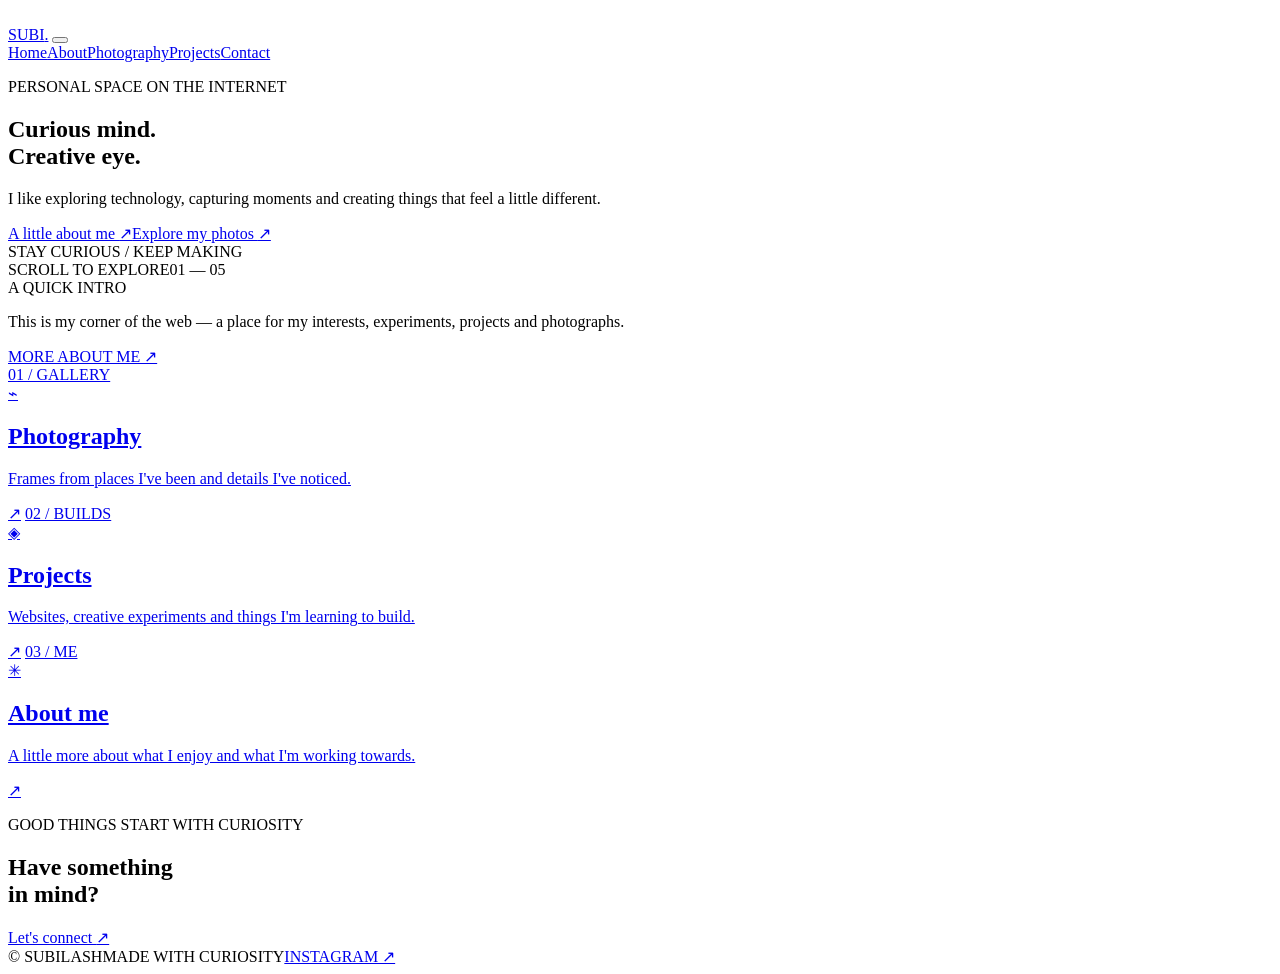
==== commit b33e4e22: "Add files via upload" ====
--- a/index.html
+++ b/index.html
@@ -1,387 +1,39 @@
-<!DOCTYPE html>
+<!doctype html>
 <html lang="en">
 <head>
-<meta charset="utf-8">
-<meta name="viewport" content="width=device-width, initial-scale=1">
-<title>Subi — Personal Website</title>
-<meta name="description" content="Subi — student, creator and photographer. Personal portfolio and photo journal.">
-<meta name="theme-color" content="#080B10">
-<link rel="preconnect" href="https://fonts.googleapis.com">
-<link rel="preconnect" href="https://fonts.gstatic.com" crossorigin>
-<link href="https://fonts.googleapis.com/css2?family=Bricolage+Grotesque:opsz,wdth,wght@12..96,75..100,200..800&family=Newsreader:ital,opsz,wght@0,6..72,400;1,6..72,400&display=swap" rel="stylesheet">
-<style>
-:root{--paper:#080B10;--ink:#E8EEF5;--blue:#75D6C6;--red:#D58A75;--moss:#9ABF83;--mist:#354353;--pad:clamp(20px,5vw,72px)}
-*{box-sizing:border-box;margin:0;padding:0}
-html{scroll-behavior:smooth}
-body{background:var(--paper);color:var(--ink);font:400 1.1rem/1.65 "Newsreader",Georgia,serif;overflow-x:hidden}
-a{color:inherit}
-h1,h2,h3,.sans{font-family:"Bricolage Grotesque",system-ui,sans-serif}
-:focus-visible{outline:3px solid var(--blue);outline-offset:3px}
-img{display:block}
-.bar{position:fixed;top:0;left:0;height:3px;width:100%;background:var(--blue);transform:scaleX(0);transform-origin:0 50%;z-index:60}
-/* nav */
-nav{position:fixed;inset:0 0 auto;display:flex;justify-content:space-between;align-items:center;padding:16px var(--pad);z-index:40;background:rgba(237,241,243,.8);backdrop-filter:blur(10px);font:500 .95rem "Bricolage Grotesque",sans-serif}
-nav .logo{font-weight:800;font-size:1.3rem;text-decoration:none}
-nav ul{display:flex;gap:clamp(14px,3vw,34px);list-style:none}
-nav ul a{text-decoration:none;position:relative;padding:4px 0}
-nav ul a::after{content:"";position:absolute;left:0;bottom:0;height:2px;width:100%;background:var(--blue);transform:scaleX(0);transform-origin:0 50%;transition:transform .35s}
-nav ul a:hover::after,nav ul a.on::after{transform:scaleX(1)}
-.ig{border:1.5px solid var(--ink);padding:6px 14px;border-radius:99px;text-decoration:none;transition:.25s}
-.ig:hover{background:var(--ink);color:var(--paper)}
-@media(max-width:700px){.ig{display:none}}
-/* hero */
-.hero{min-height:100svh;display:grid;grid-template-columns:1.15fr .85fr;gap:clamp(24px,4vw,64px);align-items:center;padding:110px var(--pad) 56px}
-.hero h1{font-size:clamp(3.6rem,10.5vw,9.5rem);line-height:.92;letter-spacing:-.04em;font-weight:350;font-variation-settings:"wdth" 90}
-.wd{display:inline-block;white-space:nowrap}
-.ch{display:inline-block;transform:translateY(105%) rotate(6deg);opacity:0;animation:rise .9s cubic-bezier(.2,.8,.2,1) forwards;animation-delay:calc(var(--i)*55ms + .2s)}
-.ln{display:block;overflow:hidden;padding-bottom:.08em}
-@keyframes rise{to{transform:none;opacity:1}}
-.hero p.lead{max-width:30em;margin:28px 0;font-size:1.3rem;opacity:0;animation:fade 1s .9s forwards}
-.btns{display:flex;flex-wrap:wrap;gap:14px;opacity:0;animation:fade 1s 1.1s forwards}
-@keyframes fade{to{opacity:1}}
-.btn{display:inline-block;font:600 1rem "Bricolage Grotesque",sans-serif;text-decoration:none;padding:14px 26px;border-radius:99px;background:var(--ink);color:var(--paper);transition:background .3s,transform .2s}
-.btn.alt{background:none;color:var(--ink);border:1.5px solid var(--ink)}
-.btn:hover{background:var(--blue);color:#fff;border-color:var(--blue)}
-.facts{display:flex;gap:36px;margin-top:40px;font-size:.98rem;opacity:0;animation:fade 1s 1.3s forwards}
-.facts b{display:block;font:600 .8rem "Bricolage Grotesque",sans-serif;color:var(--blue);letter-spacing:.02em;margin-bottom:2px}
-.stage{position:relative;aspect-ratio:4/5;max-height:78vh;justify-self:center;width:100%;max-width:520px;clip-path:inset(100% 0 0 0);animation:open 1.2s .3s cubic-bezier(.7,0,.2,1) forwards;touch-action:pan-y}
-@keyframes open{to{clip-path:inset(0)}}
-.stage img{position:absolute;inset:0;width:100%;height:100%;object-fit:cover}
-.stage .base{filter:grayscale(.95) brightness(1.1) contrast(.9) blur(3px);transform:scale(1.05)}
-.stage .lens{-webkit-mask-image:radial-gradient(circle var(--r,120px) at var(--x,50%) var(--y,50%),#000 62%,transparent 100%);mask-image:radial-gradient(circle var(--r,120px) at var(--x,50%) var(--y,50%),#000 62%,transparent 100%)}
-.stage figcaption{position:absolute;left:12px;bottom:10px;font:italic .95rem "Newsreader",serif;color:#fff;text-shadow:0 1px 8px rgba(0,0,0,.5)}
-@media(max-width:860px){.hero{grid-template-columns:1fr;padding-top:96px}.stage{max-height:70vh}}
-/* ticker */
-.tick{overflow:hidden;border-block:1.5px solid var(--ink);padding:14px 0;background:var(--blue);color:#fff}
-.tick div{display:flex;width:max-content;animation:tick 34s linear infinite;font:600 clamp(1.6rem,4vw,3rem)/1 "Bricolage Grotesque",sans-serif}
-.tick span{padding:0 1.2rem;white-space:nowrap}
-.tick i{font-style:normal;display:inline-block;animation:spin 6s linear infinite}
-@keyframes tick{to{transform:translateX(-50%)}}
-@keyframes spin{to{transform:rotate(360deg)}}
-/* about */
-section{padding:clamp(80px,14vw,170px) var(--pad)}
-.about p.big{font:400 clamp(1.7rem,4vw,3.3rem)/1.22 "Bricolage Grotesque",sans-serif;letter-spacing:-.02em;max-width:22em}
-.w{color:var(--mist);transition:color .4s}
-.w.on{color:var(--ink)}
-.about p.sm{max-width:34em;margin-top:40px;font-size:1.2rem}
-.tags{display:flex;flex-wrap:wrap;gap:10px;margin-top:28px}
-.tags span{border:1.5px solid var(--ink);border-radius:99px;padding:6px 18px;font:500 .95rem "Bricolage Grotesque",sans-serif;transition:.3s}
-.tags span:hover{background:var(--red);border-color:var(--red);color:#fff;transform:rotate(-4deg) scale(1.06)}
-/* work accordion */
-h2{font-size:clamp(2.2rem,6vw,5rem);line-height:1;letter-spacing:-.035em;font-weight:500;margin-bottom:48px}
-.acc{border-top:1.5px solid var(--ink)}
-.row{border-bottom:1.5px solid var(--ink)}
-.row button{all:unset;box-sizing:border-box;width:100%;display:flex;justify-content:space-between;align-items:center;gap:20px;padding:26px 0;cursor:pointer;font:500 clamp(1.8rem,5vw,3.8rem)/1.05 "Bricolage Grotesque",sans-serif;letter-spacing:-.03em;transition:padding .4s,color .3s}
-.row button:hover{padding-left:18px;color:var(--blue)}
-.row button:focus-visible{outline:3px solid var(--blue)}
-.row svg{flex:none;width:36px;height:36px;transition:transform .5s cubic-bezier(.2,.8,.2,1)}
-.row[data-o] svg{transform:rotate(135deg)}
-.pan{display:grid;grid-template-rows:0fr;transition:grid-template-rows .55s cubic-bezier(.2,.8,.2,1)}
-.row[data-o] .pan{grid-template-rows:1fr}
-.pan>div{overflow:hidden}
-.pan p{max-width:32em;padding:0 0 12px;font-size:1.25rem}
-.pan a{display:inline-block;margin:6px 0 30px;font:600 1rem "Bricolage Grotesque",sans-serif}
-.pan p:last-child{margin-bottom:28px}
-/* gallery */
-.hs{position:relative;padding:0}
-.pin{position:sticky;top:0;height:100vh;overflow:hidden;padding-top:92px}
-.pin h2{padding:0 var(--pad);margin-bottom:0;font-size:clamp(1.8rem,4vw,3.2rem);max-width:15em}
-.cnt{position:absolute;right:var(--pad);top:104px;font:600 1.1rem "Bricolage Grotesque",sans-serif}
-.track{display:flex;align-items:flex-start;gap:clamp(18px,3vw,44px);width:max-content;padding:3vh var(--pad) 0;will-change:transform}
-.card{all:unset;box-sizing:border-box;position:relative;display:block;flex:none;height:min(58vh,620px);aspect-ratio:var(--ar);overflow:hidden;cursor:pointer;background:var(--mist)}
-.card:nth-child(even){margin-top:7vh}
-.card:focus-visible{outline:3px solid var(--blue)}
-.card img{position:absolute;top:0;left:-12%;width:124%;height:100%;object-fit:cover;transition:filter .5s,transform .8s cubic-bezier(.2,.8,.2,1)}
-.card:hover img{filter:saturate(1.25)}
-.card em{position:absolute;left:0;right:0;bottom:0;padding:34px 14px 12px;color:#fff;font:italic 1rem "Newsreader",serif;background:linear-gradient(transparent,rgba(10,20,35,.7));transform:translateY(100%);transition:transform .45s}
-.card:hover em,.card:focus-visible em{transform:none}
-.rm .pin{position:static;height:auto;padding-bottom:60px}
-.rm .track{width:auto;overflow-x:auto}
-.lb{position:fixed;inset:0;z-index:70;display:grid;place-items:center;background:rgba(22,37,58,.92);opacity:0;pointer-events:none;transition:opacity .4s}
-.lb.open{opacity:1;pointer-events:auto}
-.lb img{max-width:92vw;max-height:84vh;transform:scale(.9);transition:transform .5s cubic-bezier(.2,.8,.2,1)}
-.lb.open img{transform:none}
-.lb p{position:absolute;bottom:22px;left:0;right:0;text-align:center;color:#fff;font:italic 1.1rem "Newsreader",serif}
-.lb button{position:absolute;top:18px;right:22px;all:unset;color:#fff;font:600 1rem "Bricolage Grotesque",sans-serif;cursor:pointer;padding:8px 14px;border:1.5px solid #fff;border-radius:99px}
-/* interests */
-.int{display:grid;grid-template-columns:repeat(auto-fit,minmax(230px,1fr));border:1.5px solid var(--ink)}
-.int div{position:relative;overflow:hidden;padding:34px 26px 40px;min-height:260px;border-right:1.5px solid var(--ink);isolation:isolate;transition:color .4s}
-.int div:last-child{border:0}
-.int div::before{content:"";position:absolute;inset:0;background:var(--c);transform:translateY(100%);transition:transform .5s cubic-bezier(.2,.8,.2,1);z-index:-1}
-.int div:hover{color:#fff}
-.int div:hover::before{transform:none}
-.int h3{font-size:2rem;font-weight:600;letter-spacing:-.03em;margin-bottom:12px}
-/* next */
-.next{background:var(--ink);color:var(--paper);text-align:center;position:relative;overflow:hidden}
-.next .now{font:600 1rem "Bricolage Grotesque",sans-serif;color:#8DB9EA;margin-bottom:18px}
-.next h2{max-width:13em;margin:0 auto 24px}
-.next p{max-width:26em;margin:0 auto 36px;opacity:.8}
-.next .btn{background:var(--paper);color:var(--ink)}
-.next .btn:hover{background:var(--blue);color:#fff}
-.next b{position:absolute;font-weight:400;opacity:.12;font-size:7rem;animation:float 9s ease-in-out infinite}
-@keyframes float{50%{transform:translateY(-26px) rotate(20deg)}}
-footer{display:flex;flex-wrap:wrap;gap:12px 28px;justify-content:space-between;padding:26px var(--pad);font:500 .95rem "Bricolage Grotesque",sans-serif;background:var(--ink);color:#B9C6D6;border-top:1px solid #34465E}
-footer a{text-decoration:none}
-footer a:hover{color:#fff}
-/* cursor */
-.cur{--c:var(--ink);position:fixed;left:0;top:0;width:36px;height:36px;margin:-18px 0 0 -18px;pointer-events:none;z-index:80;opacity:0;transition:opacity .3s;background:linear-gradient(var(--c),var(--c)) 0 0/10px 2px,linear-gradient(var(--c),var(--c)) 0 0/2px 10px,linear-gradient(var(--c),var(--c)) 100% 0/10px 2px,linear-gradient(var(--c),var(--c)) 100% 0/2px 10px,linear-gradient(var(--c),var(--c)) 0 100%/10px 2px,linear-gradient(var(--c),var(--c)) 0 100%/2px 10px,linear-gradient(var(--c),var(--c)) 100% 100%/10px 2px,linear-gradient(var(--c),var(--c)) 100% 100%/2px 10px;background-repeat:no-repeat;mix-blend-mode:normal}
-.cur.act{--c:var(--blue)}
-.cur.dk{--c:#fff}
-@media(pointer:coarse){.cur{display:none}}
-@media(prefers-reduced-motion:reduce){*,*::before,*::after{animation-duration:.01ms!important;animation-delay:0s!important;transition-duration:.01ms!important}.tick div{animation:none}html{scroll-behavior:auto}}
-
-/* DARK THEME — midnight / cool mint */
-html{background:#080B10;color-scheme:dark}
-body{background:radial-gradient(ellipse at 78% 12%,rgba(63,116,112,.13),transparent 34%),radial-gradient(ellipse at 8% 52%,rgba(55,79,119,.12),transparent 36%),var(--paper);color:var(--ink)}
-nav{background:rgba(8,11,16,.82);border-bottom:1px solid rgba(190,220,230,.09);backdrop-filter:blur(18px)}
-.ig{border-color:rgba(232,238,245,.5)}
-.ig:hover{background:var(--ink);color:var(--paper)}
-.btn{background:var(--blue);color:#07110f;box-shadow:0 8px 28px rgba(117,214,198,.12)}
-.btn.alt{background:rgba(255,255,255,.025);color:var(--ink);border-color:rgba(232,238,245,.38)}
-.btn:hover{background:#A2F1E2;color:#07110f;border-color:#A2F1E2}
-.facts b{color:var(--blue)}
-.stage{border:1px solid rgba(180,220,220,.2);box-shadow:0 24px 80px rgba(0,0,0,.4)}
-.stage .base{filter:grayscale(.9) brightness(.58) contrast(1.12) blur(3px)}
-.tick{border-color:rgba(232,238,245,.22);background:#142b2a;color:#dffcf5}
-.w{color:#344353}.w.on{color:var(--ink)}
-.tags span{border-color:rgba(232,238,245,.35);background:rgba(255,255,255,.018)}
-.tags span:hover{background:var(--red);border-color:var(--red);color:#101010}
-.acc,.row{border-color:rgba(232,238,245,.25)}
-.row button:hover{color:var(--blue)}
-.card{background:#151d27;border:1px solid rgba(210,230,240,.12)}
-.card img{filter:saturate(.88) contrast(1.04)}
-.card:hover img{filter:saturate(1.16) contrast(1.06)}
-.lb{background:rgba(3,6,10,.96);backdrop-filter:blur(14px)}
-.lb button{border-color:rgba(232,238,245,.6)}
-.int{border-color:rgba(232,238,245,.26)}
-.int div{border-color:rgba(232,238,245,.2)}
-.int div::before{filter:saturate(.8) brightness(.82)}
-.next{background:linear-gradient(135deg,#101d20,#111725 72%,#17212b);color:var(--ink)}
-.next .now{color:var(--blue)}
-.next .btn{background:var(--blue);color:#07110f}
-.next .btn:hover{background:#A2F1E2;color:#07110f}
-footer{background:#06090d;color:#aebdca;border-top:1px solid rgba(190,220,230,.14)}
-footer a:hover{color:var(--blue)}
-.cur{--c:#e8eef5}.cur.act{--c:var(--blue)}
-::selection{background:rgba(117,214,198,.32);color:#fff}
-@media(max-width:700px){nav{background:rgba(8,11,16,.94)}.hero{padding-bottom:42px}}
-
-</style>
+  <meta charset="utf-8"><meta name="viewport" content="width=device-width,initial-scale=1">
+  <meta name="theme-color" content="#05060b">
+  <meta name="description" content="Subilash — personal website, photography, projects and things I'm exploring.">
+  <title>Subilash — Home</title><link rel="icon" href="assets/favicon.svg" type="image/svg+xml">
+  <link rel="preconnect" href="https://fonts.googleapis.com"><link rel="preconnect" href="https://fonts.gstatic.com" crossorigin>
+  <link href="https://fonts.googleapis.com/css2?family=DM+Mono:wght@400;500&family=Manrope:wght@400;500;600;700;800&display=swap" rel="stylesheet">
+  <link rel="stylesheet" href="assets/style.css">
 </head>
-<body>
-<div class="bar" id="bar"></div>
-<div class="cur" id="cur" aria-hidden="true"></div>
-
-<nav>
-  <a class="logo" href="#home">Subi.</a>
-  <ul>
-    <li><a href="#about">About</a></li>
-    <li><a href="#work">Work</a></li>
-    <li><a href="#moments">Gallery</a></li>
-    <li><a href="#interests">Interests</a></li>
-  </ul>
-  <a class="ig" href="https://www.instagram.com/hey_subilash/" target="_blank" rel="noopener">Instagram ↗</a>
-</nav>
-
-<header class="hero" id="home">
-  <div>
-    <h1 id="name" aria-label="Hey, I'm Subi."><span class="ln">Hey,</span><span class="ln">I'm Subi.</span></h1>
-    <p class="lead">Student, creator and someone who loves exploring how things work. Always learning, building and capturing moments along the way.</p>
-    <div class="btns">
-      <a class="btn" href="#about">Explore my world ↓</a>
-      <a class="btn alt" href="https://github.com/subilash22" target="_blank" rel="noopener">Find me on GitHub ↗</a>
-    </div>
-    <div class="facts">
-      <div><b>Based in</b>Kerala, India · <span id="clock"></span></div>
-      <div><b>Status</b>Learning and building</div>
-    </div>
-  </div>
-  <figure class="stage" id="stage">
-    <img class="base" src="assets/snow-trip.webp" alt="" aria-hidden="true">
-    <img class="lens" src="assets/snow-trip.webp" alt="Subi in a blue hoodie in a snowy mountain landscape">
-    <figcaption>Move over the photo to bring it into focus</figcaption>
-  </figure>
-</header>
-
-<div class="tick" aria-hidden="true"><div id="tick"></div></div>
-
-<section class="about" id="about">
-  <p class="big" id="words">I'm a student with a creative side and a big interest in technology. I enjoy experimenting with design, editing, websites and new ideas.</p>
-  <p class="sm">This site is my corner of the internet — a place to share what I'm learning, what I'm making and the moments I want to remember.</p>
-  <div class="tags"><span>Design</span><span>Tech</span><span>Photography</span><span>Creative work</span></div>
-</section>
-
-<section id="work" style="padding-top:0">
-  <h2>A work in progress, always.</h2>
-  <div class="acc" id="acc">
-    <div class="row" data-o>
-      <button aria-expanded="true">Web and technology<svg viewBox="0 0 36 36" fill="none" stroke="currentColor" stroke-width="2.5"><path d="M18 5v26M5 18h26"/></svg></button>
-      <div class="pan"><div><p>Learning how the web works and building small things along the way.</p><a href="https://github.com/subilash22" target="_blank" rel="noopener">See my GitHub ↗</a></div></div>
-    </div>
-    <div class="row">
-      <button aria-expanded="false">Creative experiments<svg viewBox="0 0 36 36" fill="none" stroke="currentColor" stroke-width="2.5"><path d="M18 5v26M5 18h26"/></svg></button>
-      <div class="pan"><div><p>A collection of things I make, edit and experiment with.</p><a href="https://www.instagram.com/hey_subilash/" target="_blank" rel="noopener">See them on Instagram ↗</a></div></div>
-    </div>
-    <div class="row">
-      <button aria-expanded="false">Photography<svg viewBox="0 0 36 36" fill="none" stroke="currentColor" stroke-width="2.5"><path d="M18 5v26M5 18h26"/></svg></button>
-      <div class="pan"><div><p>Collecting frames, places and little details worth remembering.</p><a href="#moments">Jump to the gallery ↓</a></div></div>
-    </div>
-  </div>
-</section>
-
-<div class="hs" id="moments">
-  <div class="pin">
-    <h2>A few frames from my camera roll</h2>
-    <div class="cnt" id="cnt">1 / 6</div>
-    <div class="track" id="track">
-      <button class="card" style="--ar:.745" data-cap="Somewhere in the snow"><img src="assets/snow-trip.webp" alt="Subi in a blue hoodie in a snowy mountain landscape" loading="lazy"><em>Somewhere in the snow</em></button>
-      <button class="card" style="--ar:.5625" data-cap="Out in the green"><img src="assets/portrait.webp" alt="Outdoor portrait of Subi beside a green lakeside" loading="lazy"><em>Out in the green</em></button>
-      <button class="card" style="--ar:.75" data-cap="Flowing moments"><img src="assets/stream.webp" alt="A mountain stream flowing between rocks" loading="lazy"><em>Flowing moments</em></button>
-      <button class="card" style="--ar:.667" data-cap="Layers of history"><img src="assets/red-fort.webp" alt="Red sandstone historic architecture" loading="lazy"><em>Layers of history</em></button>
-      <button class="card" style="--ar:1.5" data-cap="Stillness"><img src="assets/buddha.webp" alt="A Buddha figurine photographed with a soft background" loading="lazy"><em>Stillness</em></button>
-      <button class="card" style="--ar:.75" data-cap="Looking up"><img src="assets/tower.webp" alt="Traditional tower against a blue sky" loading="lazy"><em>Looking up</em></button>
-    </div>
-  </div>
-</div>
-
-<section id="interests">
-  <h2>What I love exploring</h2>
-  <div class="int">
-    <div style="--c:var(--blue)"><h3>Technology</h3><p>Exploring computers, the web and how digital things are built.</p></div>
-    <div style="--c:var(--moss)"><h3>Photography</h3><p>Finding interesting light, places and details worth remembering.</p></div>
-    <div style="--c:var(--red)"><h3>Creative editing</h3><p>Experimenting with visuals, colour and storytelling.</p></div>
-    <div style="--c:#5B4A8A"><h3>Learning</h3><p>Trying new skills, building things and improving over time.</p></div>
-  </div>
-</section>
-
-<section class="next">
-  <b style="left:8%;top:14%">✳</b><b style="right:9%;top:52%;animation-delay:-3s">✦</b><b style="left:18%;bottom:8%;animation-delay:-6s">✳</b>
-  <p class="now sans">Currently learning something new, every day.</p>
-  <h2>Still figuring it out. That's the fun part.</h2>
-  <p>This little corner of the internet will keep growing with me.</p>
-  <a class="btn" id="mag" href="https://www.instagram.com/hey_subilash/" target="_blank" rel="noopener">Follow my photography ↗</a>
-</section>
-
-<footer>
-  <a href="#home">Subi.</a><span>Made with curiosity, 2026</span>
-  <a href="https://www.instagram.com/hey_subilash/" target="_blank" rel="noopener">@hey_subilash ↗</a>
-  <a href="#home">Back to top ↑</a>
-</footer>
-
-<div class="lb" id="lb" role="dialog" aria-modal="true" aria-label="Expanded photograph"><img alt=""><p></p><button>Close ×</button></div>
-
-<script>
-const $=s=>document.querySelector(s),$$=s=>[...document.querySelectorAll(s)];
-const rm=matchMedia('(prefers-reduced-motion: reduce)').matches;
-if(rm)document.documentElement.classList.add('rm');
-const fine=matchMedia('(pointer:fine)').matches;
-let mx=innerWidth/2,my=innerHeight/2,moved=0;
-
-/* headline letters */
-let n=0;
-$$('#name .ln').forEach(l=>{
-  const t=l.textContent;l.textContent='';
-  t.split(' ').forEach((w,k,a)=>{
-    const wd=document.createElement('span');wd.className='wd';
-    [...w].forEach(c=>{const s=document.createElement('span');s.className='ch';s.textContent=c;s.style.setProperty('--i',n++);wd.append(s)});
-    l.append(wd);if(k<a.length-1)l.append(' ');
-  });
-});
-const chars=$$('.ch');
-
-/* about words */
-const wEl=$('#words'),wt=wEl.textContent.split(' ');
-wEl.innerHTML=wt.map(w=>`<span class="w">${w}</span>`).join(' ');
-const ws=$$('.w');
-
-/* ticker */
-const items=['Design','Tech','Photography','Creative editing','Learning'];
-$('#tick').innerHTML=Array(4).fill(items.map(t=>`<span>${t}</span><span><i>✳</i></span>`).join('')).join('');
-
-/* clock */
-const clk=()=>{$('#clock').textContent=new Intl.DateTimeFormat('en-IN',{timeZone:'Asia/Kolkata',hour:'numeric',minute:'2-digit'}).format(new Date())};
-clk();setInterval(clk,30000);
-
-/* accordion */
-$$('.row button').forEach(b=>b.addEventListener('click',()=>{
-  const r=b.parentElement,open=r.hasAttribute('data-o');
-  $$('.row').forEach(x=>{x.removeAttribute('data-o');x.querySelector('button').setAttribute('aria-expanded','false')});
-  if(!open){r.setAttribute('data-o','');b.setAttribute('aria-expanded','true')}
-}));
-
-/* lightbox */
-const lb=$('#lb'),lbi=lb.querySelector('img'),lbp=lb.querySelector('p');
-$$('.card').forEach(c=>c.addEventListener('click',()=>{
-  const i=c.querySelector('img');lbi.src=i.src;lbi.alt=i.alt;lbp.textContent=c.dataset.cap;lb.classList.add('open');lb.querySelector('button').focus();
-}));
-const close=()=>lb.classList.remove('open');
-lb.addEventListener('click',close);
-addEventListener('keydown',e=>{if(e.key==='Escape')close()});
-
-/* hero lens + letter weight */
-const stage=$('#stage');
-let lx=0,ly=0,lr=0,hover=false,t0=performance.now();
-addEventListener('pointermove',e=>{mx=e.clientX;my=e.clientY;moved=performance.now()});
-stage.addEventListener('pointerenter',()=>hover=true);
-stage.addEventListener('pointerleave',()=>hover=false);
-stage.addEventListener('pointerdown',e=>{mx=e.clientX;my=e.clientY;moved=performance.now();hover=true});
-
-/* gallery */
-const hs=$('#moments'),track=$('#track'),cards=$$('.card'),cnt=$('#cnt');
-function size(){if(!rm)hs.style.height=(track.offsetWidth-innerWidth+innerHeight*1.1)+'px'}
-addEventListener('resize',size);addEventListener('load',size);size();
-
-/* magnetic button */
-const mag=$('#mag');
-mag.addEventListener('pointermove',e=>{const r=mag.getBoundingClientRect();mag.style.transform=`translate(${(e.clientX-r.left-r.width/2)*.25}px,${(e.clientY-r.top-r.height/2)*.4}px)`});
-mag.addEventListener('pointerleave',()=>mag.style.transform='');
-
-/* cursor */
-const cur=$('#cur');let cx=mx,cy=my,cs=1;
-if(fine){
-  addEventListener('pointermove',()=>cur.style.opacity=1,{once:true});
-  document.addEventListener('pointerover',e=>{
-    const hot=e.target.closest('a,button,.card,.int div,.stage');
-    cs=hot?1.9:1;cur.classList.toggle('act',!!hot);
-    cur.classList.toggle('dk',!!e.target.closest('.next,.lb'));
-  });
-}
-
-/* scroll effects */
-function onScroll(){
-  const vh=innerHeight,y=scrollY,max=document.documentElement.scrollHeight-vh;
-  $('#bar').style.transform=`scaleX(${max>0?y/max:0})`;
-  const ar=wEl.getBoundingClientRect(),p=Math.min(1,Math.max(0,(vh*.85-ar.top)/(ar.height+vh*.35)));
-  ws.forEach((w,i)=>w.classList.toggle('on',i/ws.length<p*1.15));
-  if(!rm){
-    const r=hs.getBoundingClientRect(),span=hs.offsetHeight-vh,q=Math.min(1,Math.max(0,-r.top/span)),dist=track.offsetWidth-innerWidth;
-    track.style.transform=`translate3d(${-q*dist}px,0,0)`;
-    cards.forEach(c=>{const b=c.getBoundingClientRect();const off=(b.left+b.width/2-innerWidth/2)*-.07;c.firstElementChild.style.transform=`translate3d(${Math.max(-b.width*.1,Math.min(b.width*.1,off))}px,0,0)`});
-    cnt.textContent=(Math.min(5,Math.floor(q*6))+1)+' / 6';
-  }
-  let cur2='';$$('section[id],.hs,header').forEach(s=>{if(s.getBoundingClientRect().top<vh*.4)cur2=s.id});
-  $$('nav ul a').forEach(a=>a.classList.toggle('on',a.getAttribute('href')==='#'+cur2));
-}
-let tk=0;addEventListener('scroll',()=>{if(!tk){tk=1;requestAnimationFrame(()=>{tk=0;onScroll()})}},{passive:true});
-onScroll();
-
-/* main loop */
-(function loop(now){
-  if(!rm){
-    chars.forEach(c=>{const r=c.getBoundingClientRect(),d=Math.hypot(mx-(r.left+r.width/2),my-(r.top+r.height/2));
-      c.style.fontVariationSettings=`"wght" ${Math.round(350+450*Math.exp(-d/170))}`});
-  }
-  const r=stage.getBoundingClientRect();
-  let tx,ty,tr;
-  if(hover||now-moved<1800){tx=mx-r.left;ty=my-r.top;tr=hover?150:120}
-  else{const t=(now-t0)/1000;tx=r.width*(.5+.3*Math.sin(t*.7));ty=r.height*(.5+.28*Math.sin(t*.9+1));tr=120}
-  if(rm){tx=r.width/2;ty=r.height/2;tr=r.width}
-  lx+=(tx-lx)*.12;ly+=(ty-ly)*.12;lr+=(tr-lr)*.1;
-  stage.style.setProperty('--x',lx+'px');stage.style.setProperty('--y',ly+'px');stage.style.setProperty('--r',lr+'px');
-  cx+=(mx-cx)*.22;cy+=(my-cy)*.22;
-  if(fine)cur.style.transform=`translate(${cx}px,${cy}px) scale(${cs})`;
-  requestAnimationFrame(loop);
-})(performance.now());
-</script>
-</body>
-</html>
+<body class="home-page">
+  <div class="intro" id="intro" aria-hidden="true"><img src="assets/black-hole.png" alt=""><div class="intro-flash"></div></div>
+  <header class="site-header"><a class="wordmark" href="index.html"><span class="mark"></span>SUBI<span class="wordmark-dot">.</span></a>
+    <button class="menu-toggle" aria-label="Open navigation" aria-expanded="false"><span></span><span></span></button>
+    <nav class="nav-links"><a class="active" href="index.html">Home</a><a href="about.html">About</a><a href="photography.html">Photography</a><a href="projects.html">Projects</a><a href="contact.html">Contact</a></nav>
+  </header>
+  <main>
+    <section class="hero wrap">
+      <div class="hero-copy">
+        <p class="eyebrow"><span class="status-dot"></span> PERSONAL SPACE ON THE INTERNET</p>
+        <h1>Curious mind.<br><span class="gradient-text">Creative eye.</span></h1>
+        <p class="hero-description">I like exploring technology, capturing moments and creating things that feel a little different.</p>
+        <div class="hero-actions"><a class="button button-primary" href="about.html">A little about me <span>↗</span></a><a class="text-link" href="photography.html">Explore my photos <span>↗</span></a></div>
+      </div>
+      <div class="hero-art" aria-hidden="true"><div class="art-glow"></div><div class="orbit orbit-a"></div><div class="orbit orbit-b"></div><div class="hero-core"></div><span class="art-caption">STAY CURIOUS / KEEP MAKING</span></div>
+      <div class="hero-bottom"><span>SCROLL TO EXPLORE</span><span class="scroll-line"></span><span>01 — 05</span></div>
+    </section>
+    <section class="intro-strip wrap reveal"><span class="section-kicker">A QUICK INTRO</span><p>This is my corner of the web — a place for my interests, experiments, projects and photographs.</p><a href="about.html" class="arrow-link">MORE ABOUT ME ↗</a></section>
+    <section class="feature-grid wrap">
+      <a class="feature-card reveal" href="photography.html"><span class="feature-number">01 / GALLERY</span><div class="feature-icon">⌁</div><h2>Photography</h2><p>Frames from places I've been and details I've noticed.</p><span class="feature-arrow">↗</span></a>
+      <a class="feature-card reveal" href="projects.html"><span class="feature-number">02 / BUILDS</span><div class="feature-icon">◈</div><h2>Projects</h2><p>Websites, creative experiments and things I'm learning to build.</p><span class="feature-arrow">↗</span></a>
+      <a class="feature-card reveal" href="about.html"><span class="feature-number">03 / ME</span><div class="feature-icon">✳</div><h2>About me</h2><p>A little more about what I enjoy and what I'm working towards.</p><span class="feature-arrow">↗</span></a>
+    </section>
+    <section class="closing wrap reveal"><p class="eyebrow">GOOD THINGS START WITH CURIOSITY</p><h2>Have something<br><span class="gradient-text">in mind?</span></h2><a class="button button-primary" href="contact.html">Let's connect <span>↗</span></a></section>
+  </main>
+  <footer class="site-footer wrap"><span>© <span data-year></span> SUBILASH</span><span>MADE WITH CURIOSITY</span><a href="https://www.instagram.com/hey_subilash/" target="_blank" rel="noreferrer">INSTAGRAM ↗</a></footer>
+  <script src="assets/main.js"></script>
+</body></html>
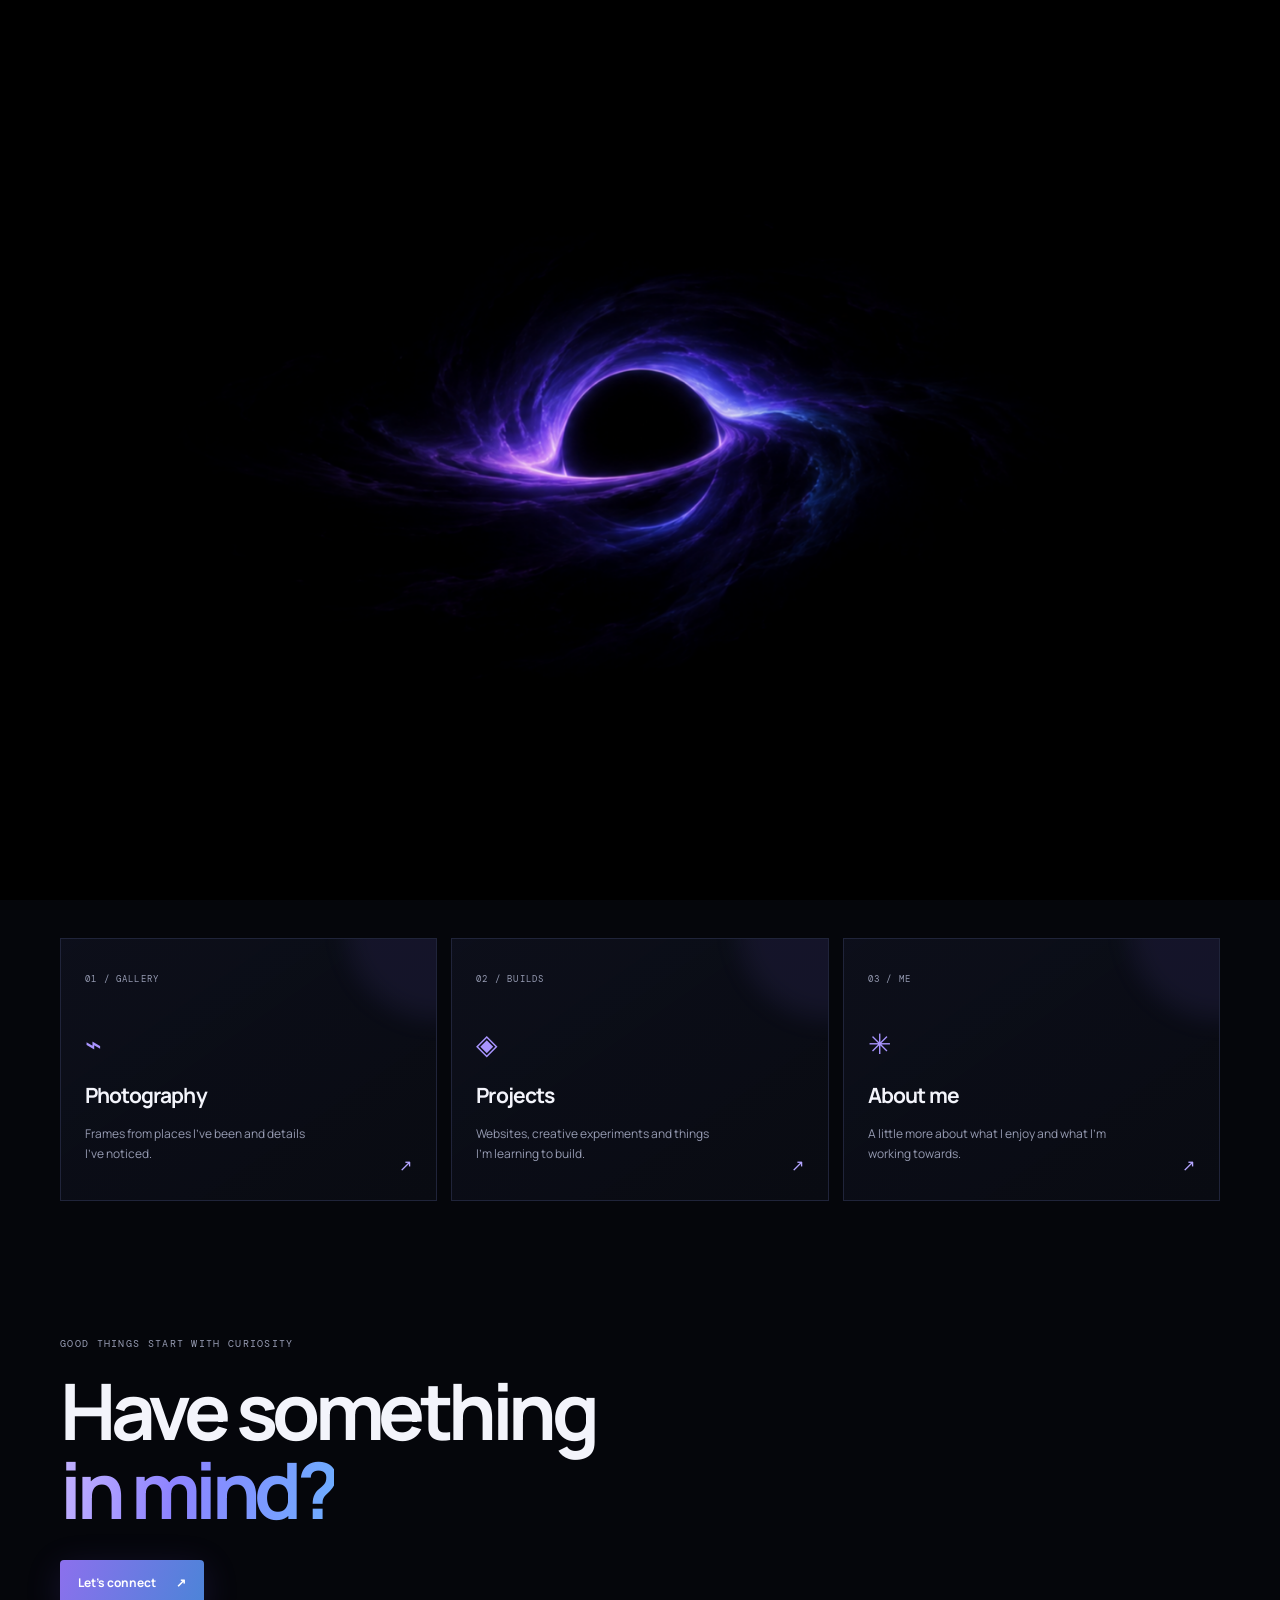
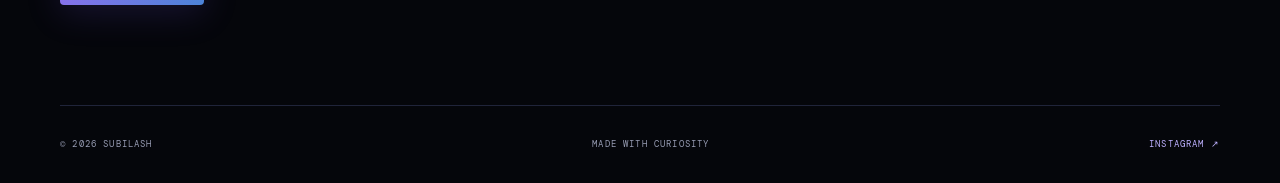
==== commit 967a676a: "Improve homepage SEO and structured profile data" ====
--- a/index.html
+++ b/index.html
@@ -3,8 +3,8 @@
 <head>
   <meta charset="utf-8"><meta name="viewport" content="width=device-width,initial-scale=1">
   <meta name="theme-color" content="#05060b">
-  <meta name="description" content="Subilash — personal website, photography, projects and things I'm exploring.">
-  <title>Subilash — Home</title><link rel="icon" href="assets/favicon.svg" type="image/svg+xml">
+  <meta name="description" content="Subilash AA is a student and creative enthusiast from Kerala, India, interested in technology, photography, video editing and web projects."><meta name="author" content="Subilash AA"><meta property="og:type" content="website"><meta property="og:title" content="Subilash AA — Personal Website"><meta property="og:description" content="Technology, photography, creative editing and personal projects by Subilash AA."><meta property="og:url" content="https://subilash22.github.io/subilash-proflie/"><meta name="twitter:card" content="summary"><link rel="canonical" href="https://subilash22.github.io/subilash-proflie/">
+  <title>Subilash AA — Personal Website</title><script type="application/ld+json">{"@context":"https://schema.org","@type":"Person","name":"Subilash AA","alternateName":"Subi","url":"https://subilash22.github.io/subilash-proflie/","sameAs":["https://www.instagram.com/hey_subilash/","https://github.com/subilash22"],"description":"Student and creative enthusiast from Kerala, India, interested in technology, photography, video editing and web projects.","knowsAbout":["Technology","Photography","Video editing","Web design","Creative projects"],"address":{"@type":"PostalAddress","addressRegion":"Kerala","addressCountry":"IN"}}</script><link rel="icon" href="assets/favicon.svg" type="image/svg+xml">
   <link rel="preconnect" href="https://fonts.googleapis.com"><link rel="preconnect" href="https://fonts.gstatic.com" crossorigin>
   <link href="https://fonts.googleapis.com/css2?family=DM+Mono:wght@400;500&family=Manrope:wght@400;500;600;700;800&display=swap" rel="stylesheet">
   <link rel="stylesheet" href="assets/style.css">
--- a/assets/style.css
+++ b/assets/style.css
@@ -0,0 +1,15 @@
+
+:root{--bg:#05060b;--panel:#0b0e18;--panel2:#101425;--line:#20243a;--text:#f3f4fb;--muted:#969bb2;--purple:#9b7bff;--blue:#62a9ff;--mint:#a6a2ff;--max:1160px}
+*{box-sizing:border-box}html{scroll-behavior:smooth}body{margin:0;background:var(--bg);color:var(--text);font-family:Manrope,Arial,sans-serif;line-height:1.65;min-height:100vh;overflow-x:hidden}body:before{content:"";position:fixed;inset:0;pointer-events:none;z-index:-1;background:radial-gradient(ellipse at 80% 5%,#27204b35,transparent 35%),radial-gradient(ellipse at 8% 65%,#14274a26,transparent 34%)}
+a{color:inherit;text-decoration:none}.wrap{width:min(var(--max),calc(100% - 64px));margin-inline:auto}.site-header{height:82px;padding:0 max(32px,calc((100vw - var(--max))/2));display:flex;align-items:center;justify-content:space-between;border-bottom:1px solid #ffffff0c;background:#05060bdc;backdrop-filter:blur(18px);position:sticky;top:0;z-index:20}.wordmark{font-size:17px;font-weight:800;letter-spacing:.16em;display:flex;align-items:center;gap:10px}.wordmark-dot{color:var(--purple);margin-left:-10px}.mark{width:9px;height:9px;border-radius:50%;background:linear-gradient(135deg,var(--purple),var(--blue));box-shadow:0 0 16px #8c7cff}.nav-links{display:flex;gap:32px}.nav-links a{font-size:12px;color:var(--muted);transition:.2s}.nav-links a:hover,.nav-links a.active{color:#fff}.nav-links a.active:after{content:"";display:block;height:2px;background:linear-gradient(90deg,var(--purple),var(--blue));margin-top:7px;border-radius:2px}.menu-toggle{display:none}
+.hero{min-height:650px;position:relative;display:flex;align-items:center;padding-block:90px 120px}.hero-copy{position:relative;z-index:2;max-width:620px}.eyebrow,.section-kicker,.feature-number,.hero-bottom,.art-caption,.site-footer,.contact-label,.project-row small{font-family:"DM Mono",monospace;letter-spacing:.13em;font-size:10px;color:var(--muted)}.eyebrow{display:flex;align-items:center;gap:10px}.status-dot{width:7px;height:7px;border-radius:50%;background:#9a85ff;box-shadow:0 0 12px #9278ff}.hero h1{font-size:clamp(54px,8vw,100px);line-height:.99;letter-spacing:-.075em;margin:28px 0 24px;font-weight:700}.gradient-text{background:linear-gradient(100deg,#c6b4ff 0%,#8d83ff 42%,#6daeff 100%);-webkit-background-clip:text;background-clip:text;color:transparent}.hero-description{font-size:16px;color:var(--muted);max-width:450px;line-height:1.9}.hero-actions{display:flex;align-items:center;gap:28px;margin-top:34px}.button{display:inline-flex;align-items:center;gap:20px;padding:13px 18px;border-radius:4px;font-size:12px;font-weight:700;transition:.25s}.button-primary{background:linear-gradient(110deg,#8c70ed,#4c84d8);color:white;box-shadow:0 8px 35px #745be52b}.button-primary:hover{transform:translateY(-3px);box-shadow:0 12px 40px #745be54d}.text-link,.arrow-link{font:10px "DM Mono",monospace;color:#c1b7ff;letter-spacing:.06em}.text-link span{margin-left:8px}.hero-art{position:absolute;width:min(46vw,500px);aspect-ratio:1;right:0;top:50%;transform:translateY(-52%);display:grid;place-items:center;opacity:.9}.art-glow{position:absolute;inset:14%;border-radius:50%;background:radial-gradient(circle,#5f4bc22a,transparent 65%);filter:blur(20px)}.hero-core{width:38%;aspect-ratio:1;border-radius:50%;background:radial-gradient(circle at 35% 28%,#25254d 0,#101321 38%,#05060b 72%);box-shadow:0 0 35px #7765ff35,0 0 100px #5340ad20,inset -12px -12px 30px #000}.orbit{position:absolute;border:1px solid #8c7bff38;border-radius:50%;width:78%;height:30%;transform:rotate(-27deg);box-shadow:0 0 20px #7a67ff12}.orbit-b{width:95%;height:43%;transform:rotate(35deg);border-color:#67aaff26}.art-caption{position:absolute;bottom:4%;right:2%;font-size:8px}.hero-bottom{position:absolute;bottom:36px;left:0;right:0;display:flex;align-items:center;gap:18px;font-size:9px}.scroll-line{width:70px;height:1px;background:linear-gradient(90deg,var(--purple),transparent)}.hero-bottom span:last-child{margin-left:auto}
+.intro-strip{border-top:1px solid var(--line);border-bottom:1px solid var(--line);padding:34px 0;display:grid;grid-template-columns:180px 1fr auto;align-items:center;gap:24px}.intro-strip p{font-size:14px;color:#d4d5e1;margin:0;max-width:580px}.arrow-link{white-space:nowrap}.feature-grid{display:grid;grid-template-columns:repeat(3,1fr);gap:14px;padding-top:90px}.feature-card{min-height:260px;border:1px solid var(--line);background:linear-gradient(145deg,#101321b8,#090b12);padding:24px;position:relative;transition:.3s;overflow:hidden}.feature-card:before{content:"";position:absolute;width:180px;height:180px;border-radius:50%;right:-90px;top:-100px;background:#806bff15;filter:blur(12px);transition:.3s}.feature-card:hover{transform:translateY(-6px);border-color:#8371ce88}.feature-card:hover:before{transform:scale(1.5)}.feature-number{font-size:9px}.feature-icon{font-size:28px;color:#a995ff;margin-top:30px}.feature-card h2{font-size:21px;margin:12px 0 5px;letter-spacing:-.04em}.feature-card p{font-size:12px;color:var(--muted);max-width:240px}.feature-arrow{position:absolute;right:24px;bottom:22px;color:#b4a5ff}.closing{padding-block:125px 100px}.closing h2{font-size:clamp(45px,7vw,78px);line-height:1.02;letter-spacing:-.07em;margin:18px 0 30px}.site-footer{min-height:78px;border-top:1px solid var(--line);display:flex;align-items:center;justify-content:space-between;font-size:9px}.site-footer a{color:#bdb0ff}
+.inner-page{padding-top:88px;padding-bottom:110px;min-height:calc(100vh - 160px)}.page-title{font-size:clamp(48px,7vw,82px);line-height:1.05;letter-spacing:-.075em;margin:22px 0 18px}.page-intro{color:var(--muted);font-size:14px;max-width:590px;margin-bottom:48px}.about-layout{display:grid;grid-template-columns:1.4fr .8fr;gap:90px;margin-top:54px;align-items:start}.about-lead{max-width:640px}.about-lead p{color:var(--muted);font-size:14px;line-height:2}.about-lead .lead{font-size:25px;line-height:1.5;color:#f0effa;letter-spacing:-.04em;margin-top:0}.about-note{padding:28px;border:1px solid var(--line);background:linear-gradient(145deg,#17162c,#0a0d17)}.note-symbol{font-size:40px;color:#a18cff;margin:30px 0 12px}.about-note h2{font-size:25px;line-height:1.3;letter-spacing:-.05em}.about-note p{font-size:12px;color:var(--muted)}.interest-section{margin-top:90px}.interest-list{margin-top:18px;border-top:1px solid var(--line)}.interest-list>div{display:grid;grid-template-columns:70px 1fr 1fr;gap:20px;padding:20px 0;border-bottom:1px solid var(--line);align-items:center}.interest-list span{font:10px "DM Mono",monospace;color:#9d8bff}.interest-list strong{font-size:14px}.interest-list small{color:var(--muted);font-size:11px}
+.photo-grid{display:grid;grid-template-columns:repeat(2,minmax(0,1fr));gap:18px}.photo-card{padding:0;border:1px solid var(--line);background:#0a0d15;text-align:left;color:inherit;cursor:zoom-in;overflow:hidden;position:relative}.photo-card img{display:block;width:100%;height:380px;object-fit:cover;filter:saturate(.88) contrast(1.04);transition:transform .7s,filter .5s}.photo-card:hover img{transform:scale(1.035);filter:saturate(1.08) contrast(1.06)}.photo-meta{display:flex;flex-direction:column;padding:15px 17px}.photo-meta strong{font-size:13px}.photo-meta small{font-size:10px;color:var(--muted);margin-top:3px}.lightbox{position:fixed;inset:0;background:#020309f2;z-index:50;display:grid;place-items:center;padding:5vw;opacity:0;visibility:hidden;transition:.25s}.lightbox.open{opacity:1;visibility:visible}.lightbox img{max-width:92vw;max-height:86vh;object-fit:contain}.lightbox-close{position:absolute;right:25px;top:12px;background:none;border:0;color:white;font-size:38px;cursor:pointer}
+.project-list{border-top:1px solid var(--line);margin-top:55px}.project-row{display:grid;grid-template-columns:70px 1fr 40px;gap:20px;padding:30px 0;border-bottom:1px solid var(--line);align-items:start}.project-index{font:11px "DM Mono",monospace;color:#a18cff;padding-top:8px}.project-row h2{font-size:22px;margin:0 0 7px;letter-spacing:-.04em}.project-row p{font-size:13px;color:var(--muted);margin:0 0 13px}.project-row small{font-size:9px}.project-symbol{font-size:22px;color:#a18cff}
+.contact-page{min-height:calc(100vh - 160px)}.contact-links{max-width:760px;margin-top:55px;border-top:1px solid var(--line)}.contact-links a{display:grid;grid-template-columns:150px 1fr 30px;align-items:center;padding:23px 0;border-bottom:1px solid var(--line);transition:.2s}.contact-links a:hover{padding-left:10px;color:#c4b7ff}.contact-links strong{font-size:17px}.contact-arrow{font-size:20px;color:#a18cff}.email-note{font-size:10px;color:#777e96;margin-top:18px}
+.reveal{opacity:0;transform:translateY(18px);transition:opacity .65s ease,transform .65s ease}.reveal.visible{opacity:1;transform:none}
+.intro{position:fixed;inset:0;z-index:100;background:#000;display:grid;place-items:center;overflow:hidden;opacity:1;visibility:visible}.intro img{width:100%;height:100%;object-fit:contain;transform:scale(.82);animation:hole-arrive 2.65s cubic-bezier(.2,.7,.2,1) both}.intro:after{content:"";position:absolute;inset:0;background:radial-gradient(circle at center,transparent 0 9%,#00000014 20%,#000 80%);pointer-events:none}.intro-flash{position:absolute;inset:0;background:white;opacity:0;animation:flash .28s ease 2.58s both;pointer-events:none}.intro.done{animation:intro-away .35s ease forwards;pointer-events:none}@keyframes hole-arrive{0%{opacity:0;transform:scale(.62)}18%{opacity:1}72%{transform:scale(1.04)}100%{opacity:1;transform:scale(1.12)}}@keyframes flash{0%{opacity:0}30%{opacity:.85}100%{opacity:0}}@keyframes intro-away{to{opacity:0;visibility:hidden}}
+@media(max-width:800px){.wrap{width:calc(100% - 42px)}.site-header{height:70px;padding:0 21px}.menu-toggle{display:flex;width:40px;height:40px;border:1px solid var(--line);background:#0b0d16;border-radius:4px;flex-direction:column;justify-content:center;gap:6px;align-items:center}.menu-toggle span{width:16px;height:1px;background:#ddd}.nav-links{display:none;position:absolute;left:0;right:0;top:69px;background:#080a12f7;padding:20px 22px 25px;border-bottom:1px solid var(--line);flex-direction:column;gap:18px}.nav-links.open{display:flex}.nav-links a.active:after{display:none}.hero{min-height:680px;padding-top:70px;align-items:flex-start}.hero-copy{padding-top:55px}.hero h1{font-size:clamp(55px,12vw,82px)}.hero-description{font-size:14px;max-width:380px}.hero-art{width:75vw;max-width:400px;right:-12%;top:58%;opacity:.45}.hero-bottom{bottom:28px}.intro-strip{grid-template-columns:1fr;gap:13px;padding:25px 0}.intro-strip p{font-size:13px}.feature-grid{grid-template-columns:1fr;padding-top:55px}.feature-card{min-height:215px}.feature-icon{margin-top:20px}.closing{padding-block:90px 70px}.site-footer{gap:10px;flex-wrap:wrap;padding:20px 0;line-height:1.8}.inner-page{padding-top:65px}.about-layout{grid-template-columns:1fr;gap:28px;margin-top:35px}.about-note{max-width:480px}.interest-section{margin-top:65px}.photo-grid{grid-template-columns:1fr;gap:14px}.photo-card img{height:min(112vw,440px)}.page-intro{margin-bottom:32px}.contact-links a{grid-template-columns:95px 1fr 20px}.contact-links strong{font-size:14px}.project-row{grid-template-columns:36px 1fr 24px;gap:12px}.project-row h2{font-size:19px}}
+@media(max-width:430px){.hero{min-height:650px}.hero-actions{gap:18px;flex-wrap:wrap}.button{padding:12px 14px}.text-link{font-size:9px}.hero-art{top:60%;right:-20%}.interest-list>div{grid-template-columns:35px 1fr;gap:8px}.interest-list small{grid-column:2}.contact-links a{grid-template-columns:1fr 22px;gap:4px}.contact-label{grid-column:1}.contact-links strong{grid-column:1}.contact-arrow{grid-column:2;grid-row:1/3}.site-footer span:nth-child(2){display:none}}
+@media(prefers-reduced-motion:reduce){*,*::before,*::after{animation-duration:.01ms!important;animation-iteration-count:1!important;scroll-behavior:auto!important;transition-duration:.01ms!important}.reveal{opacity:1;transform:none}}
